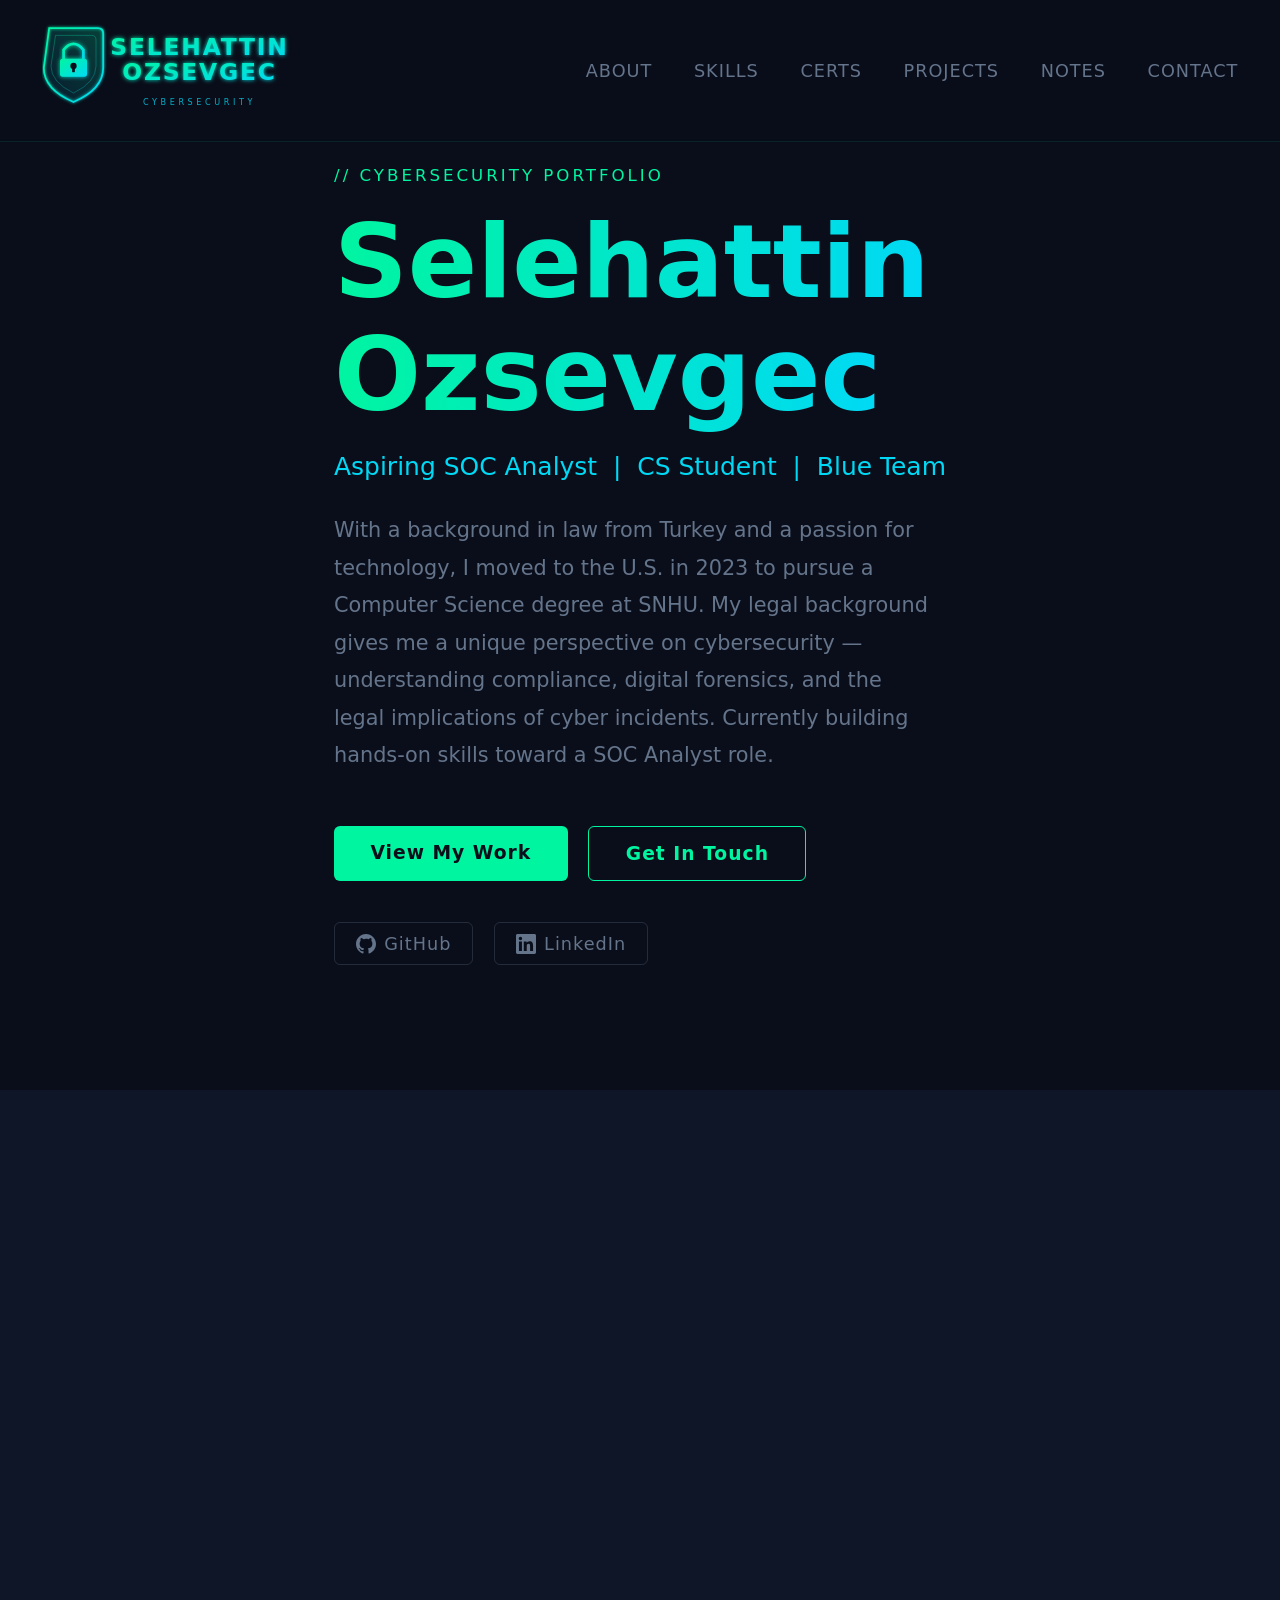
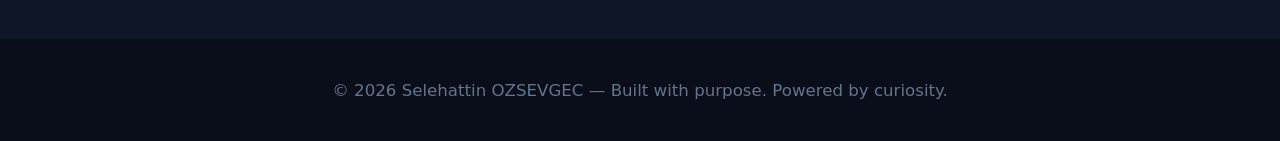
==== index.html @ d84452b5 "Add files via upload" ====
<!DOCTYPE html>
<html lang="en">
<head>
  <meta charset="UTF-8">
  <meta name="viewport" content="width=device-width, initial-scale=1.0">
  <title>Selehattin Ozsevgec | Cybersecurity</title>
  <link rel="stylesheet" href="style.css">
  <link rel="icon" type="image/svg+xml" href="logo.svg">
  <meta property="og:title" content="Selehattin Ozsevgec | Cybersecurity Portfolio">
  <meta property="og:description" content="Aspiring SOC Analyst | CS Student at SNHU | Blue Team">
  <meta property="og:image" content="https://sozsevgec.me/logo.svg">
  <meta property="og:url" content="https://sozsevgec.me">
  <meta property="og:type" content="website">
  <meta name="twitter:card" content="summary">
  <meta name="twitter:image" content="https://sozsevgec.me/logo.svg">
</head>
<body>

<canvas id="bg"></canvas>

<nav>
  <div class="logo">
    <img src="logo.svg" alt="Selehattin Ozsevgec Logo" style="height:99px;width:auto;vertical-align:middle;">
  </div>
  <button class="hamburger" id="hamburger" aria-label="Menu">
    <span></span><span></span><span></span>
  </button>
  <ul class="nav-links" id="navLinks">
    <li><a href="#about">About</a></li>
    <li><a href="#skills">Skills</a></li>
    <li><a href="#certifications">Certs</a></li>
    <li><a href="#projects">Projects</a></li>
    <li><a href="#notes">Notes</a></li>
    <li><a href="#contact">Contact</a></li>
  </ul>
</nav>

<section id="hero">
  <div class="container">
    <div class="hero-tag">// Cybersecurity Portfolio</div>
    <h1 class="hero-name">
      <span class="glitch" data-text="Selehattin">Selehattin</span><br>
      <span class="glitch" data-text="Ozsevgec">Ozsevgec</span>
    </h1>
    <div class="hero-role">Aspiring SOC Analyst &nbsp;|&nbsp; CS Student &nbsp;|&nbsp; Blue Team</div>
    <p class="hero-bio">
      With a background in law from Turkey and a passion for technology, I moved to the U.S. in 2023 to pursue a Computer Science degree at SNHU. My legal background gives me a unique perspective on cybersecurity — understanding compliance, digital forensics, and the legal implications of cyber incidents. Currently building hands-on skills toward a SOC Analyst role.
    </p>
    <div class="hero-btns">
      <a href="#projects" class="btn btn-primary">View My Work</a>
      <a href="#contact" class="btn btn-outline">Get In Touch</a>
    </div>
    <div class="social-links">
      <a href="https://github.com/sozsevgec05" target="_blank">
        <svg width="20" height="20" viewBox="0 0 24 24" fill="currentColor"><path d="M12 0C5.37 0 0 5.37 0 12c0 5.3 3.438 9.8 8.205 11.385.6.113.82-.258.82-.577v-2.234c-3.338.726-4.033-1.416-4.033-1.416-.546-1.387-1.333-1.756-1.333-1.756-1.089-.745.083-.729.083-.729 1.205.084 1.839 1.237 1.839 1.237 1.07 1.834 2.807 1.304 3.492.997.107-.775.418-1.305.762-1.604-2.665-.305-5.467-1.334-5.467-5.931 0-1.311.469-2.381 1.236-3.221-.124-.303-.535-1.524.117-3.176 0 0 1.008-.322 3.301 1.23A11.509 11.509 0 0 1 12 5.803c1.02.005 2.047.138 3.006.404 2.291-1.552 3.297-1.23 3.297-1.23.653 1.653.242 2.874.118 3.176.77.84 1.235 1.911 1.235 3.221 0 4.609-2.807 5.624-5.479 5.921.43.372.823 1.102.823 2.222v3.293c0 .319.192.694.801.576C20.566 21.797 24 17.3 24 12c0-6.63-5.37-12-12-12z"/></svg>
        GitHub
      </a>
      <a href="https://www.linkedin.com/in/sozsevgec05/" target="_blank">
        <svg width="20" height="20" viewBox="0 0 24 24" fill="currentColor"><path d="M20.447 20.452h-3.554v-5.569c0-1.328-.027-3.037-1.852-3.037-1.853 0-2.136 1.445-2.136 2.939v5.667H9.351V9h3.414v1.561h.046c.477-.9 1.637-1.85 3.37-1.85 3.601 0 4.267 2.37 4.267 5.455v6.286zM5.337 7.433a2.062 2.062 0 0 1-2.063-2.065 2.064 2.064 0 1 1 2.063 2.065zm1.782 13.019H3.555V9h3.564v11.452zM22.225 0H1.771C.792 0 0 .774 0 1.729v20.542C0 23.227.792 24 1.771 24h20.451C23.2 24 24 23.227 24 22.271V1.729C24 .774 23.2 0 22.222 0h.003z"/></svg>
        LinkedIn
      </a>
    </div>
  </div>
</section>

<section id="about">
  <div class="container fade-in">
    <div class="section-label">// 01. About Me</div>
    <h2 class="section-title">Who I <span>Am</span></h2>
    <div class="divider"></div>
    <div class="about-grid">
      <div class="about-text">
        <p>I'm a <strong>Computer Science senior at SNHU</strong> specializing in cybersecurity, expecting to graduate in June 2027. Originally from Turkey with a law degree, I made the move to the U.S. in 2023 for better education and professional opportunities.</p>
        <p>My legal background is more than just a career pivot — it directly strengthens my cybersecurity work. Understanding <strong>compliance frameworks, chain of custody</strong>, and the legal side of incidents is something many technical candidates lack.</p>
        <p>I'm actively pursuing my <strong>Security+</strong> and <strong>CySA+</strong> certifications while practicing daily on TryHackMe's SOC Level 1 path. My target: a SOC Analyst role by late 2027.</p>
      </div>
      <div class="about-stats">
        <div class="stat-card"><span class="stat-num">SOC</span><span class="stat-label">Target Role</span></div>
        <div class="stat-card"><span class="stat-num">2027</span><span class="stat-label">Graduation</span></div>
        <div class="stat-card"><span class="stat-num">L1</span><span class="stat-label">THM SOC Path</span></div>
        <div class="stat-card"><span class="stat-num">Blue</span><span class="stat-label">Team Focus</span></div>
      </div>
    </div>
  </div>
</section>

<section id="skills">
  <div class="container fade-in">
    <div class="section-label">// 02. Skills</div>
    <h2 class="section-title">Technical <span>Arsenal</span></h2>
    <div class="divider"></div>
    <div class="skills-grid">
      <div class="skill-card">
        <div class="skill-icon">🛡️</div>
        <div class="skill-title">Security Operations</div>
        <div class="skill-items">
          <span class="tag">Threat Detection</span>
          <span class="tag">Incident Response</span>
          <span class="tag">Log Analysis</span>
          <span class="tag">SIEM</span>
        </div>
      </div>
      <div class="skill-card">
        <div class="skill-icon">💻</div>
        <div class="skill-title">Programming</div>
        <div class="skill-items">
          <span class="tag">Python</span>
          <span class="tag">C++</span>
          <span class="tag">Bash</span>
          <span class="tag">Scripting</span>
        </div>
      </div>
      <div class="skill-card">
        <div class="skill-icon">🖥️</div>
        <div class="skill-title">Systems & Tools</div>
        <div class="skill-items">
          <span class="tag">Linux</span>
          <span class="tag">Windows</span>
          <span class="tag">VirtualBox</span>
          <span class="tag">Wireshark</span>
        </div>
      </div>
      <div class="skill-card">
        <div class="skill-icon">⚖️</div>
        <div class="skill-title">Domain Knowledge</div>
        <div class="skill-items">
          <span class="tag">Compliance</span>
          <span class="tag">Digital Forensics</span>
          <span class="tag">Cyber Law</span>
          <span class="tag">Risk Analysis</span>
        </div>
      </div>
    </div>
  </div>
</section>

<section id="certifications">
  <div class="container fade-in">
    <div class="section-label">// 03. Certifications</div>
    <h2 class="section-title">Certs & <span>Training</span></h2>
    <div class="divider"></div>
    <div class="certs-list">
      <div class="cert-card">
        <div class="cert-badge done">✓</div>
        <div>
          <div class="cert-name">Google Cybersecurity Professional Certificate</div>
          <div class="cert-status done">✔ Completed</div>
        </div>
      </div>
      <div class="cert-card">
        <div class="cert-badge progress">⟳</div>
        <div>
          <div class="cert-name">CompTIA Security+ (SY0-701)</div>
          <div class="cert-status progress">⟳ In Progress — Target: Oct 2026</div>
        </div>
      </div>
      <div class="cert-card">
        <div class="cert-badge progress">⟳</div>
        <div>
          <div class="cert-name">IBM Cybersecurity Analyst</div>
          <div class="cert-status progress">⟳ In Progress</div>
        </div>
      </div>
      <div class="cert-card">
        <div class="cert-badge progress">⟳</div>
        <div>
          <div class="cert-name">TryHackMe — SOC Level 1 Path</div>
          <div class="cert-status progress">⟳ Active Practice</div>
        </div>
      </div>
    </div>
  </div>
</section>

<section id="projects">
  <div class="container fade-in">
    <div class="section-label">// 04. Projects</div>
    <h2 class="section-title">Lab & <span>Learning</span></h2>
    <div class="divider"></div>
    <div class="projects-grid">
      <div class="project-card">
        <div class="project-top">
          <div class="project-title">TryHackMe SOC L1 Labs</div>
          <span class="project-badge badge-active">Active</span>
        </div>
        <p class="project-desc">Working through the SOC Level 1 learning path — covering network analysis, SIEM tools, threat intelligence, and incident response scenarios.</p>
        <div class="skill-items" style="margin-top:1rem;">
          <span class="tag">SIEM</span>
          <span class="tag">Wireshark</span>
          <span class="tag">Threat Intel</span>
        </div>
      </div>
      <div class="project-card">
        <div class="project-top">
          <div class="project-title">Home Lab — Splunk Setup</div>
          <span class="project-badge badge-coming">Coming Soon</span>
        </div>
        <p class="project-desc">Building a home SIEM lab using Splunk on Ubuntu. Planned to ingest Windows event logs and simulate basic attack detection scenarios.</p>
        <div class="skill-items" style="margin-top:1rem;">
          <span class="tag">Splunk</span>
          <span class="tag">Linux</span>
          <span class="tag">Log Analysis</span>
        </div>
      </div>
      <div class="project-card">
        <div class="project-top">
          <div class="project-title">CS Capstone — SOC Project</div>
          <span class="project-badge badge-coming">2027</span>
        </div>
        <p class="project-desc">Senior capstone project at SNHU framed around a SOC use case — combining software security principles with real-world blue team operations.</p>
        <div class="skill-items" style="margin-top:1rem;">
          <span class="tag">Python</span>
          <span class="tag">C++</span>
          <span class="tag">Security</span>
        </div>
      </div>
    </div>
  </div>
</section>

<section id="notes">
  <div class="container fade-in">
    <div class="section-label">// 05. Learning Notes</div>
    <h2 class="section-title">My <span>Notes</span></h2>
    <div class="divider"></div>
    <p style="color:var(--muted);line-height:1.8;max-width:600px;margin-bottom:2rem;">
      I document everything I learn — from TryHackMe rooms to Google Cybersecurity courses. Writing helps me retain knowledge and shows my learning process to anyone who's interested.
    </p>
    <div style="display:grid;grid-template-columns:repeat(auto-fit,minmax(250px,1fr));gap:1.25rem;margin-bottom:2.5rem;">
      <div class="stat-card"><span class="stat-num">5</span><span class="stat-label">TryHackMe Notes</span></div>
      <div class="stat-card"><span class="stat-num">8</span><span class="stat-label">Google Cert Notes</span></div>
      <div class="stat-card"><span class="stat-num">13</span><span class="stat-label">Total Notes</span></div>
    </div>
    <a href="blog.html" class="btn btn-primary">View All Notes →</a>
  </div>
</section>


<section id="contact">
  <div class="container fade-in">
    <div class="section-label">// 06. Contact</div>
    <h2 class="section-title">Let's <span>Connect</span></h2>
    <div class="divider" style="margin:0 auto 3rem;"></div>
    <div class="contact-inner">
      <p>I'm actively building my cybersecurity skillset and open to internship opportunities, mentorship, and networking within the security community. Feel free to reach out.</p>
      <div class="contact-links">
        <a href="mailto:selehattin.ozsevgec@snhu.edu" class="btn btn-primary">
          <svg width="18" height="18" viewBox="0 0 24 24" fill="currentColor" style="vertical-align:middle;margin-right:6px;"><path d="M20 4H4c-1.1 0-2 .9-2 2v12c0 1.1.9 2 2 2h16c1.1 0 2-.9 2-2V6c0-1.1-.9-2-2-2zm0 4l-8 5-8-5V6l8 5 8-5v2z"/></svg>
          Send Email
        </a>
        <a href="https://github.com/sozsevgec05" target="_blank" class="btn btn-outline">
          <svg width="18" height="18" viewBox="0 0 24 24" fill="currentColor" style="vertical-align:middle;margin-right:6px;"><path d="M12 0C5.37 0 0 5.37 0 12c0 5.3 3.438 9.8 8.205 11.385.6.113.82-.258.82-.577v-2.234c-3.338.726-4.033-1.416-4.033-1.416-.546-1.387-1.333-1.756-1.333-1.756-1.089-.745.083-.729.083-.729 1.205.084 1.839 1.237 1.839 1.237 1.07 1.834 2.807 1.304 3.492.997.107-.775.418-1.305.762-1.604-2.665-.305-5.467-1.334-5.467-5.931 0-1.311.469-2.381 1.236-3.221-.124-.303-.535-1.524.117-3.176 0 0 1.008-.322 3.301 1.23A11.509 11.509 0 0 1 12 5.803c1.02.005 2.047.138 3.006.404 2.291-1.552 3.297-1.23 3.297-1.23.653 1.653.242 2.874.118 3.176.77.84 1.235 1.911 1.235 3.221 0 4.609-2.807 5.624-5.479 5.921.43.372.823 1.102.823 2.222v3.293c0 .319.192.694.801.576C20.566 21.797 24 17.3 24 12c0-6.63-5.37-12-12-12z"/></svg>
          GitHub
        </a>
        <a href="https://www.linkedin.com/in/sozsevgec05/" target="_blank" class="btn btn-outline">
          <svg width="18" height="18" viewBox="0 0 24 24" fill="currentColor" style="vertical-align:middle;margin-right:6px;"><path d="M20.447 20.452h-3.554v-5.569c0-1.328-.027-3.037-1.852-3.037-1.853 0-2.136 1.445-2.136 2.939v5.667H9.351V9h3.414v1.561h.046c.477-.9 1.637-1.85 3.37-1.85 3.601 0 4.267 2.37 4.267 5.455v6.286zM5.337 7.433a2.062 2.062 0 0 1-2.063-2.065 2.064 2.064 0 1 1 2.063 2.065zm1.782 13.019H3.555V9h3.564v11.452zM22.225 0H1.771C.792 0 0 .774 0 1.729v20.542C0 23.227.792 24 1.771 24h20.451C23.2 24 24 23.227 24 22.271V1.729C24 .774 23.2 0 22.222 0h.003z"/></svg>
          LinkedIn
        </a>
      </div>
    </div>
  </div>
</section>

<footer>
  <p>© 2026 Selehattin OZSEVGEC — Built with purpose. Powered by curiosity.</p>
</footer>

<script src="script.js"></script>
</body>
</html>
---- style.css ----
*{margin:0;padding:0;box-sizing:border-box;}

:root{
  --neon:#00f5a0;
  --neon2:#00d9f5;
  --dark:#0a0e1a;
  --dark2:#0f1628;
  --dark3:#141d35;
  --text:#e2e8f0;
  --muted:#64748b;
  --card:#111827;
}

html{scroll-behavior:smooth;font-size:130%;}
body{background:var(--dark);color:var(--text);font-family:'Segoe UI',system-ui,sans-serif;overflow-x:hidden;}

canvas#bg{position:fixed;top:0;left:0;z-index:0;pointer-events:none;}

/* NAV */
nav{position:fixed;top:0;width:100%;z-index:100;padding:1rem 2rem;display:flex;justify-content:space-between;align-items:center;background:rgba(10,14,26,0.85);backdrop-filter:blur(10px);border-bottom:1px solid rgba(0,245,160,0.1);}
.logo{display:flex;align-items:center;}
.nav-links{display:flex;gap:2rem;list-style:none;}
.nav-links a{color:var(--muted);text-decoration:none;font-size:0.85rem;letter-spacing:1px;text-transform:uppercase;transition:color 0.3s;}
.nav-links a:hover{color:var(--neon);}
.nav-links a.active-link{color:var(--neon);border-bottom:1px solid var(--neon);}

/* SECTIONS */
section{position:relative;z-index:1;padding:6rem 2rem;scroll-margin-top:80px;}
.container{max-width:1100px;margin:0 auto;}

/* HERO */
#hero{min-height:100vh;display:flex;align-items:center;padding-top:8rem;}
.hero-tag{font-size:0.8rem;letter-spacing:3px;color:var(--neon);text-transform:uppercase;margin-bottom:1rem;}
.hero-name{font-size:clamp(4rem,8vw,7rem);font-weight:900;line-height:1.1;margin-bottom:1rem;}
.glitch{background:linear-gradient(90deg,#00f5a0,#00d9f5);-webkit-background-clip:text;-webkit-text-fill-color:transparent;background-clip:text;}
.hero-role{font-size:1.2rem;color:var(--neon2);margin-bottom:1.5rem;font-weight:300;}
.hero-bio{font-size:1rem;color:var(--muted);line-height:1.8;max-width:600px;margin-bottom:2.5rem;}
.hero-btns{display:flex;gap:1rem;flex-wrap:wrap;}
.btn{padding:0.75rem 1.75rem;border-radius:6px;font-size:0.9rem;font-weight:600;text-decoration:none;letter-spacing:1px;transition:all 0.3s;cursor:pointer;border:none;}
.btn-primary{background:var(--neon);color:#0a0e1a;}
.btn-primary:hover{background:var(--neon2);transform:translateY(-2px);}
.btn-outline{background:transparent;border:1px solid var(--neon);color:var(--neon);}
.btn-outline:hover{background:rgba(0,245,160,0.1);transform:translateY(-2px);}
.social-links{display:flex;gap:1rem;margin-top:2rem;}
.social-links a{color:var(--muted);text-decoration:none;font-size:0.85rem;letter-spacing:1px;display:flex;align-items:center;gap:0.4rem;transition:color 0.3s;border:1px solid rgba(100,116,139,0.3);padding:0.5rem 1rem;border-radius:6px;}
.social-links a:hover{color:var(--neon);border-color:var(--neon);}

/* SECTION TITLES */
.section-label{font-size:0.75rem;letter-spacing:3px;color:var(--neon);text-transform:uppercase;margin-bottom:0.5rem;}
.section-title{font-size:2rem;font-weight:700;margin-bottom:3rem;color:#fff;}
.section-title span{color:var(--neon);}
.divider{width:50px;height:2px;background:linear-gradient(90deg,var(--neon),var(--neon2));margin-bottom:3rem;}

/* ABOUT */
#about{background:var(--dark2);}
.about-grid{display:grid;grid-template-columns:1fr 1fr;gap:3rem;align-items:start;}
.about-text p{color:var(--muted);line-height:1.9;margin-bottom:1rem;font-size:0.97rem;}
.about-text p strong{color:var(--neon);}
.about-stats{display:grid;grid-template-columns:1fr 1fr;gap:1rem;}
.stat-card{background:var(--dark3);border:1px solid rgba(0,245,160,0.1);border-radius:10px;padding:1.25rem;text-align:center;transition:border-color 0.3s;}
.stat-card:hover{border-color:var(--neon);}
.stat-num{font-size:1.8rem;font-weight:800;color:var(--neon);display:block;}
.stat-label{font-size:0.75rem;color:var(--muted);text-transform:uppercase;letter-spacing:1px;}

/* SKILLS */
.skills-grid{display:grid;grid-template-columns:repeat(auto-fit,minmax(260px,1fr));gap:1.5rem;}
.skill-card{background:var(--card);border:1px solid rgba(0,245,160,0.08);border-radius:12px;padding:1.5rem;transition:all 0.3s;}
.skill-card:hover{border-color:rgba(0,245,160,0.4);transform:translateY(-4px);}
.skill-icon{font-size:1.8rem;margin-bottom:0.75rem;}
.skill-title{font-size:1rem;font-weight:600;color:#fff;margin-bottom:0.5rem;}
.skill-items{display:flex;flex-wrap:wrap;gap:0.4rem;margin-top:0.75rem;}
.tag{background:rgba(0,245,160,0.08);border:1px solid rgba(0,245,160,0.2);color:var(--neon);font-size:0.75rem;padding:0.25rem 0.65rem;border-radius:4px;letter-spacing:0.5px;}

/* CERTIFICATIONS */
#certifications{background:var(--dark2);}
.certs-list{display:grid;grid-template-columns:repeat(auto-fit,minmax(280px,1fr));gap:1.25rem;}
.cert-card{background:var(--dark3);border:1px solid rgba(0,245,160,0.1);border-radius:12px;padding:1.5rem;display:flex;align-items:center;gap:1rem;transition:all 0.3s;}
.cert-card:hover{border-color:var(--neon);transform:translateY(-3px);}
.cert-badge{width:48px;height:48px;border-radius:50%;display:flex;align-items:center;justify-content:center;font-size:1.2rem;flex-shrink:0;}
.cert-badge.done{background:rgba(0,245,160,0.1);border:2px solid var(--neon);}
.cert-badge.progress{background:rgba(0,217,245,0.1);border:2px solid var(--neon2);}
.cert-name{font-size:0.95rem;font-weight:600;color:#fff;margin-bottom:0.25rem;}
.cert-status{font-size:0.75rem;}
.cert-status.done{color:var(--neon);}
.cert-status.progress{color:var(--neon2);}

/* PROJECTS */
.projects-grid{display:grid;grid-template-columns:repeat(auto-fit,minmax(280px,1fr));gap:1.5rem;}
.project-card{background:var(--card);border:1px solid rgba(0,245,160,0.08);border-radius:12px;padding:1.5rem;transition:all 0.3s;}
.project-card:hover{border-color:rgba(0,245,160,0.3);transform:translateY(-4px);}
.project-top{display:flex;justify-content:space-between;align-items:start;margin-bottom:0.75rem;}
.project-title{font-size:1rem;font-weight:600;color:#fff;}
.project-badge{font-size:0.7rem;padding:0.2rem 0.6rem;border-radius:4px;letter-spacing:0.5px;}
.badge-active{background:rgba(0,245,160,0.1);color:var(--neon);border:1px solid rgba(0,245,160,0.3);}
.badge-coming{background:rgba(0,217,245,0.1);color:var(--neon2);border:1px solid rgba(0,217,245,0.3);}
.project-desc{font-size:0.875rem;color:var(--muted);line-height:1.7;}

/* CONTACT */
#contact{background:var(--dark2);text-align:center;}
.contact-inner{max-width:600px;margin:0 auto;}
.contact-inner p{color:var(--muted);line-height:1.8;margin-bottom:2rem;}
.contact-links{display:flex;justify-content:center;gap:1rem;flex-wrap:wrap;}

/* FOOTER */
footer{text-align:center;padding:2rem;color:var(--muted);font-size:0.8rem;border-top:1px solid rgba(0,245,160,0.05);position:relative;z-index:1;}

/* ANIMATIONS */
.fade-in{opacity:0;transform:translateY(30px);transition:opacity 0.7s ease,transform 0.7s ease;}
.fade-in.visible{opacity:1;transform:translateY(0);}

/* RESPONSIVE */
.hamburger{display:none;flex-direction:column;gap:5px;background:none;border:none;cursor:pointer;padding:4px;}
.hamburger span{display:block;width:24px;height:2px;background:var(--neon);border-radius:2px;transition:all 0.3s;}
.hamburger.active span:nth-child(1){transform:rotate(45deg) translate(5px,5px);}
.hamburger.active span:nth-child(2){opacity:0;}
.hamburger.active span:nth-child(3){transform:rotate(-45deg) translate(5px,-5px);}

@media(max-width:768px){
  html{font-size:100%;}
  .about-grid{grid-template-columns:1fr;}
  nav{padding:0.75rem 1rem;}
  .hamburger{display:flex;}
  .nav-links{
    display:none;
    position:fixed;
    top:80px;left:0;width:100%;
    background:rgba(10,14,26,0.98);
    flex-direction:column;
    align-items:center;
    gap:0;
    padding:1rem 0;
    border-bottom:1px solid rgba(0,245,160,0.1);
    z-index:99;
  }
  .nav-links.open{display:flex;}
  .nav-links li{width:100%;text-align:center;}
  .nav-links a{display:block;padding:1rem;font-size:1rem;border-bottom:1px solid rgba(0,245,160,0.05);}
  .logo img{height:60px !important;}
  .hero-name{font-size:clamp(2.5rem,10vw,4rem);}
  .hero-role{font-size:0.95rem;}
  .hero-bio{font-size:0.9rem;}
  .hero-btns{flex-direction:column;}
  .btn{text-align:center;}
  .skills-grid{grid-template-columns:1fr;}
  .certs-list{grid-template-columns:1fr;}
  .projects-grid{grid-template-columns:1fr;}
  .about-stats{grid-template-columns:1fr 1fr;}
  section{padding:4rem 1.25rem;}
}
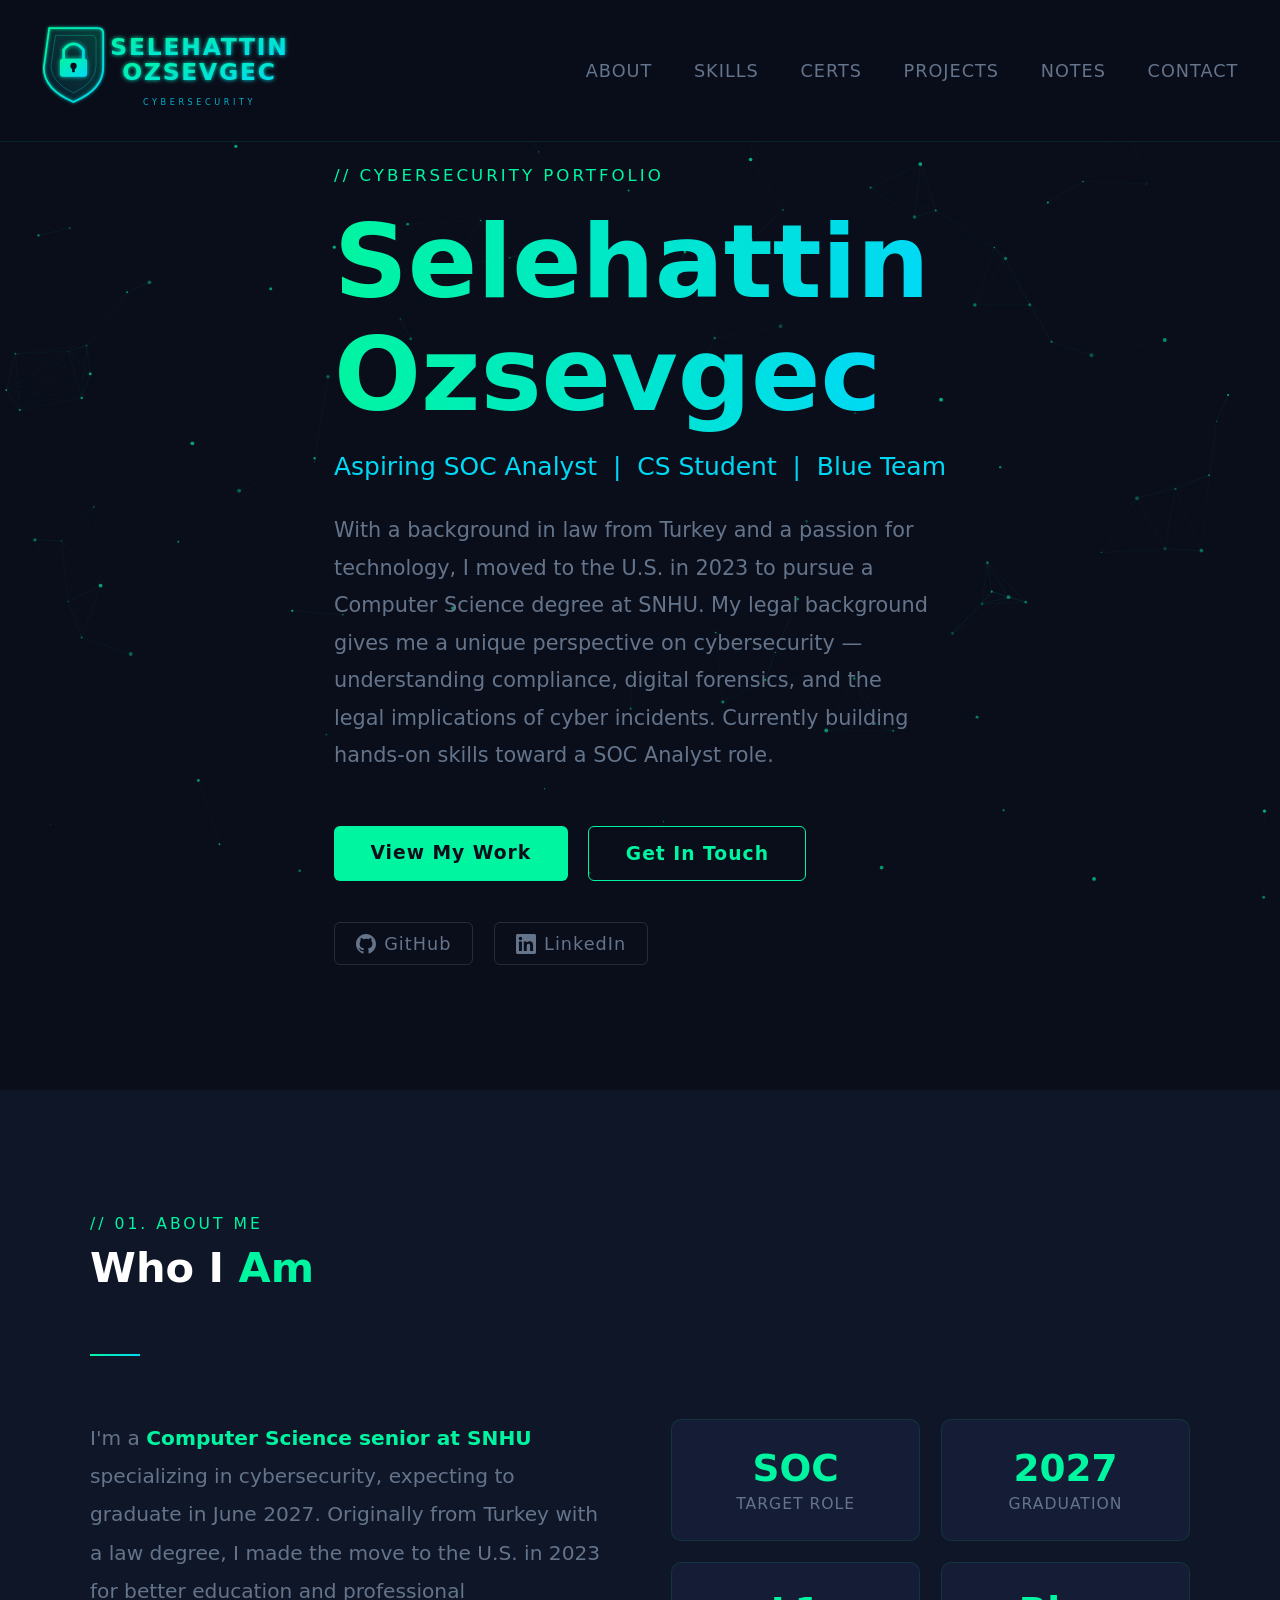
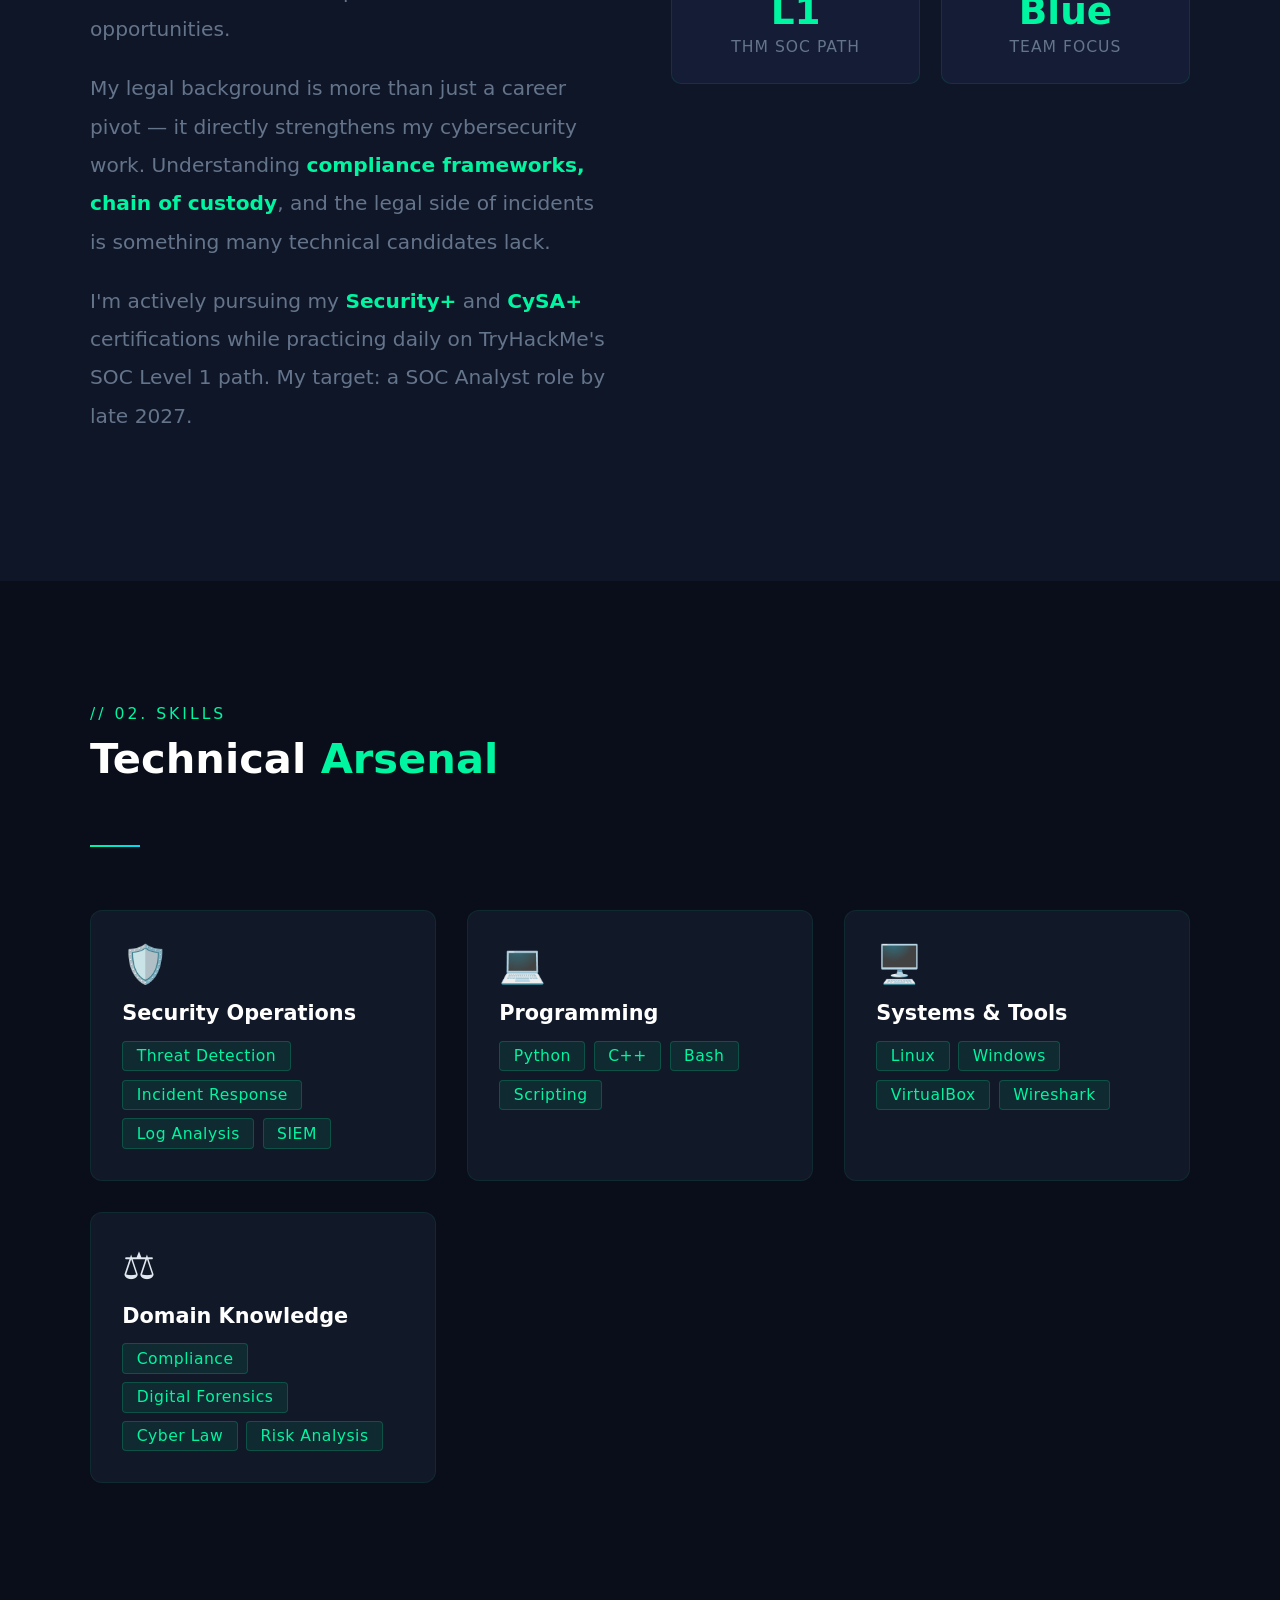
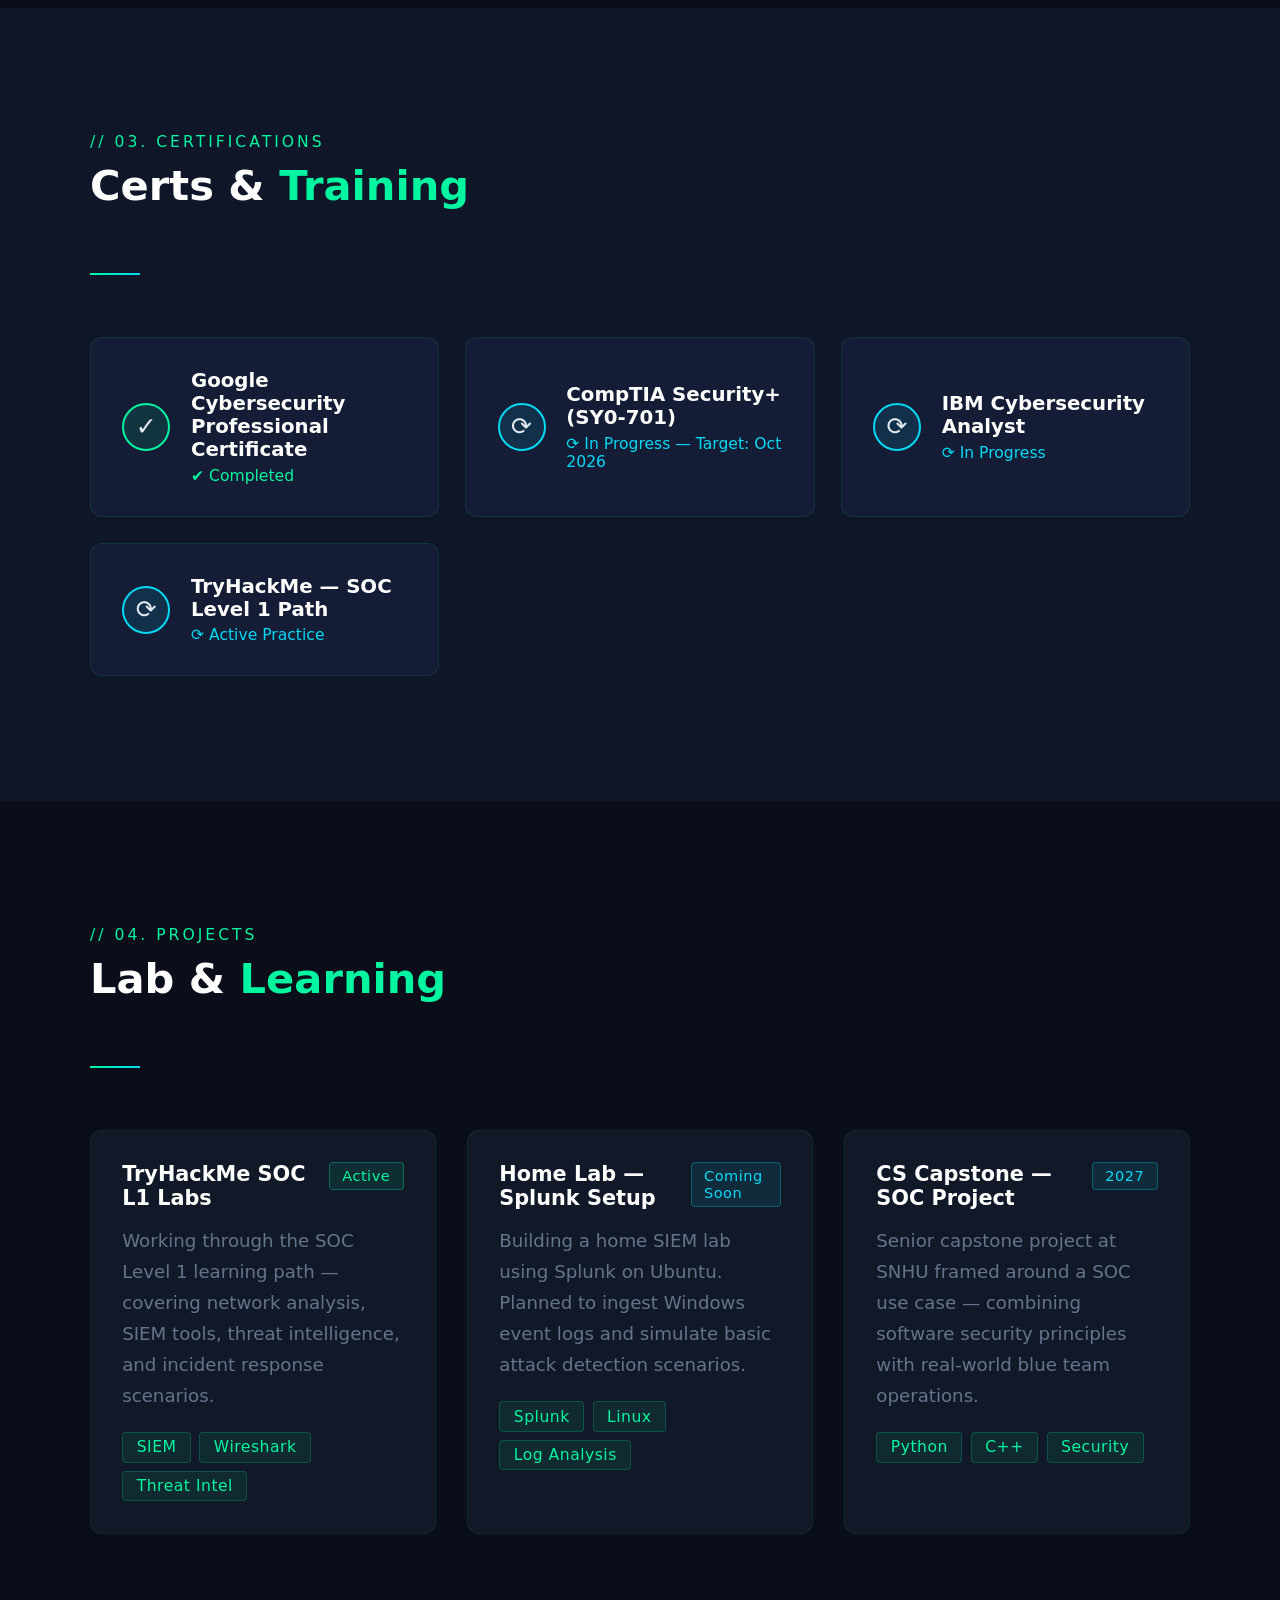
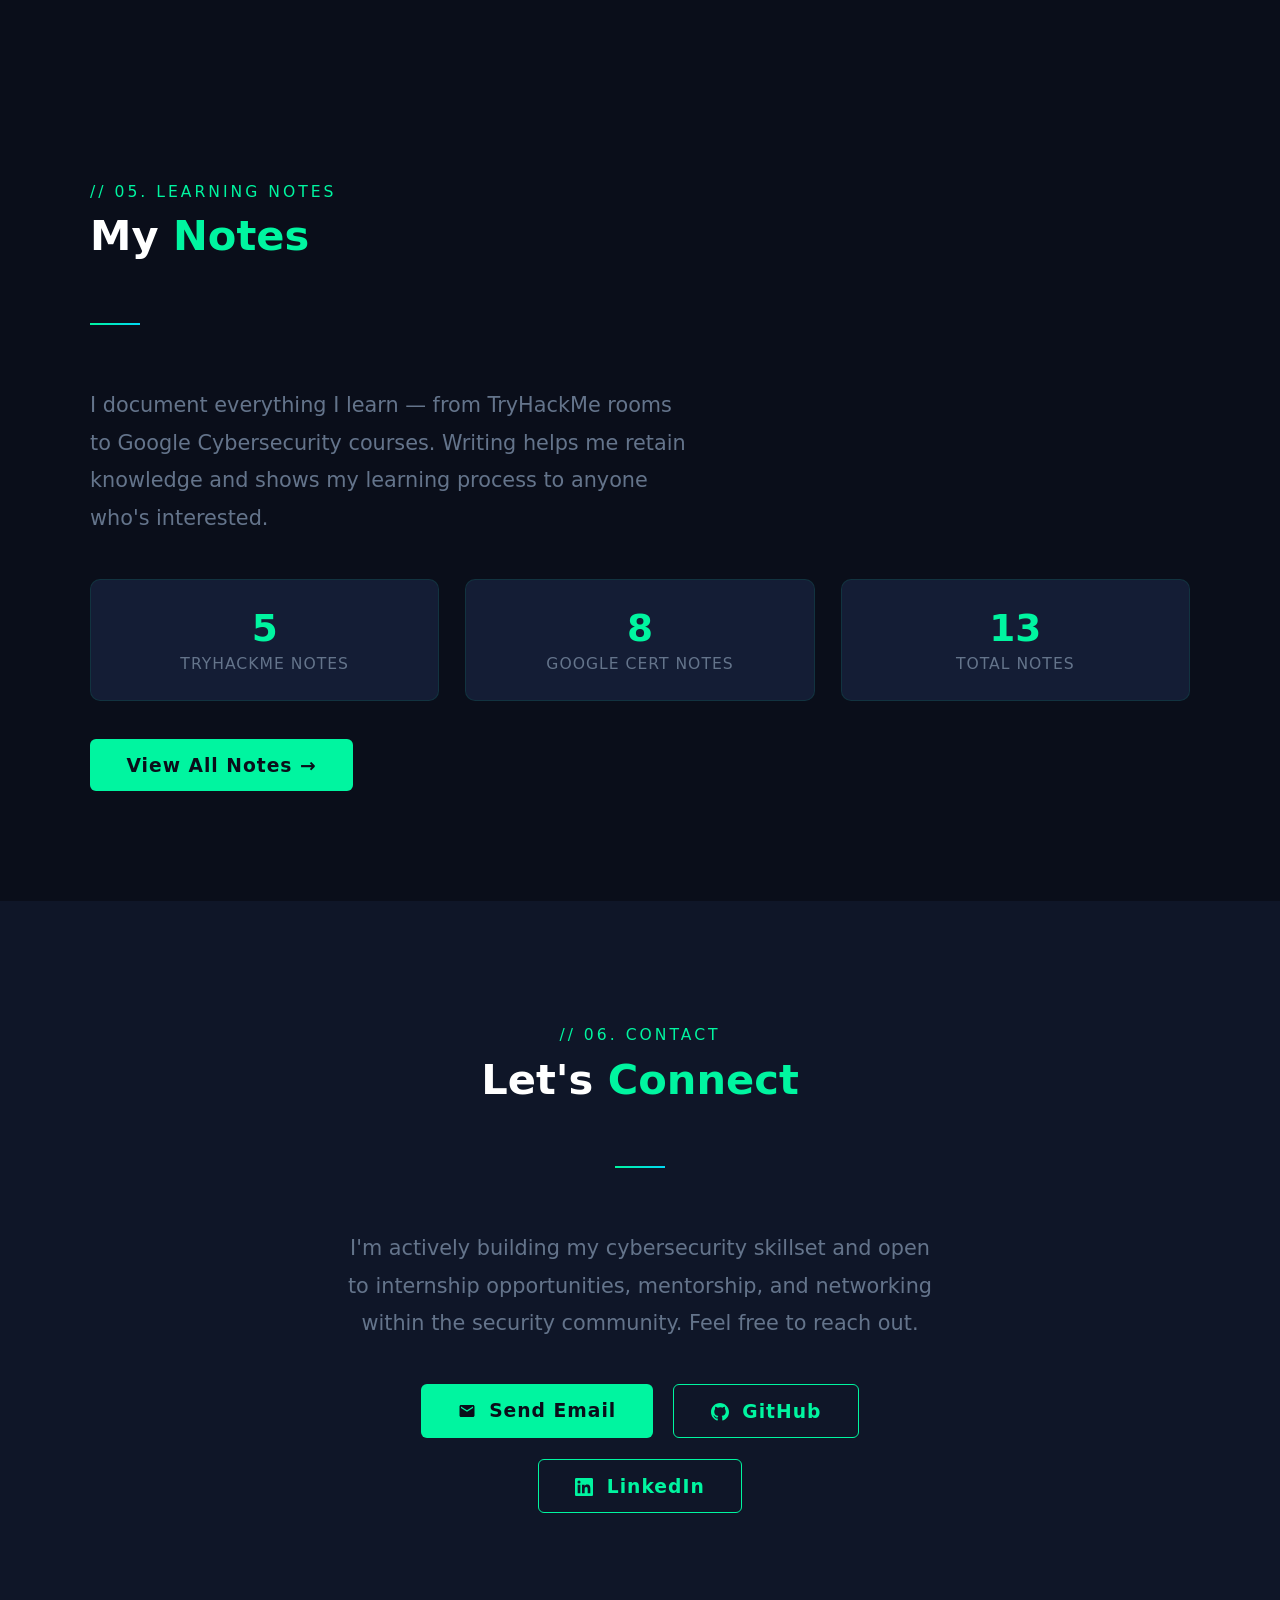
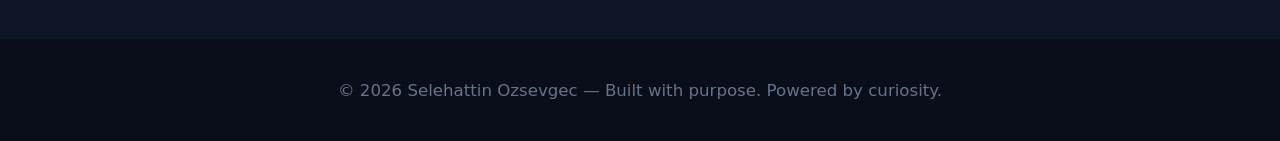
==== commit b07fb13d: "Add files via upload" ====
--- a/index.html
+++ b/index.html
@@ -20,7 +20,9 @@
 
 <nav>
   <div class="logo">
-    <img src="logo.svg" alt="Selehattin Ozsevgec Logo" style="height:99px;width:auto;vertical-align:middle;">
+    <a href="index.html">
+      <img src="logo.svg" alt="Selehattin Ozsevgec Logo" style="height:99px;width:auto;vertical-align:middle;">
+    </a>
   </div>
   <button class="hamburger" id="hamburger" aria-label="Menu">
     <span></span><span></span><span></span>
@@ -262,7 +264,7 @@
 </section>
 
 <footer>
-  <p>© 2026 Selehattin OZSEVGEC — Built with purpose. Powered by curiosity.</p>
+  <p>© 2026 Selehattin Ozsevgec — Built with purpose. Powered by curiosity.</p>
 </footer>
 
 <script src="script.js"></script>
--- a/style.css
+++ b/style.css
@@ -105,7 +105,8 @@
 footer{text-align:center;padding:2rem;color:var(--muted);font-size:0.8rem;border-top:1px solid rgba(0,245,160,0.05);position:relative;z-index:1;}
 
 /* ANIMATIONS */
-.fade-in{opacity:0;transform:translateY(30px);transition:opacity 0.7s ease,transform 0.7s ease;}
+.fade-in{opacity:1;transform:translateY(0);transition:opacity 0.7s ease,transform 0.7s ease;}
+.fade-in.hidden-init{opacity:0;transform:translateY(30px);}
 .fade-in.visible{opacity:1;transform:translateY(0);}
 
 /* RESPONSIVE */
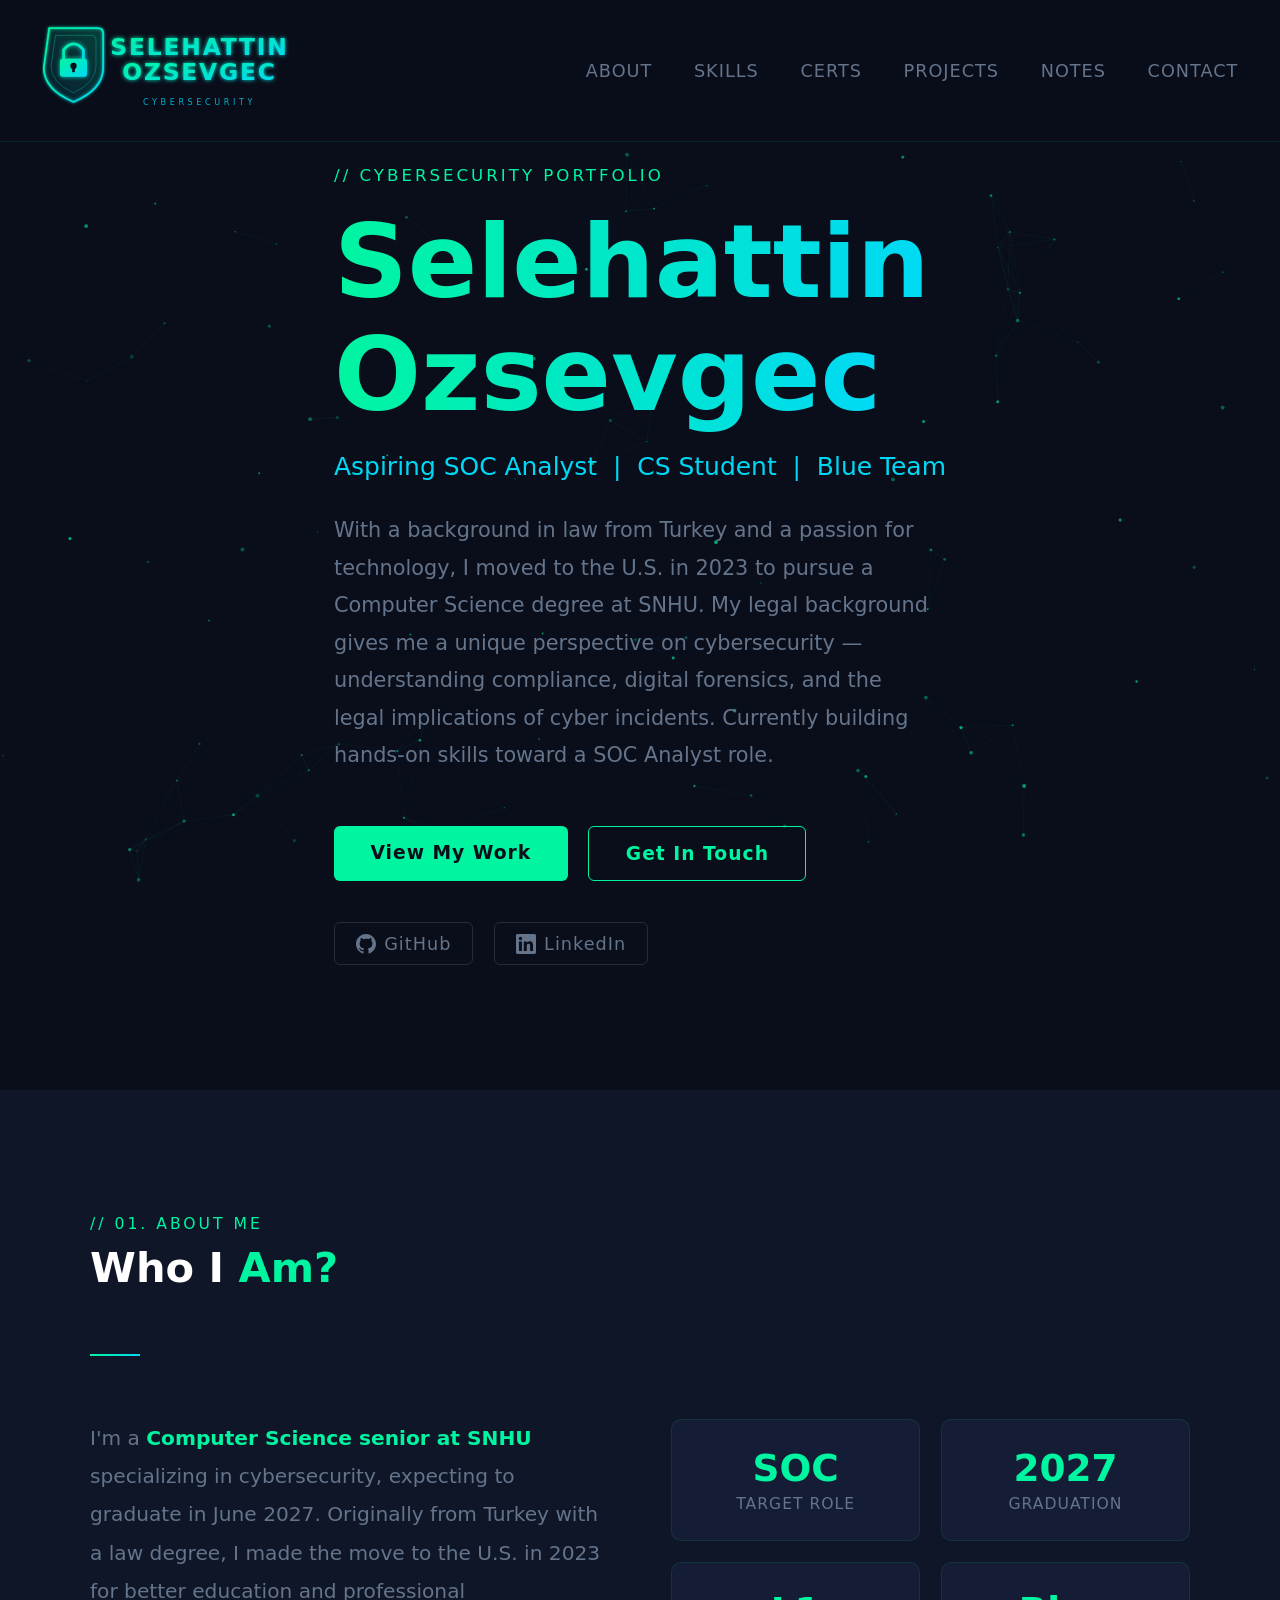
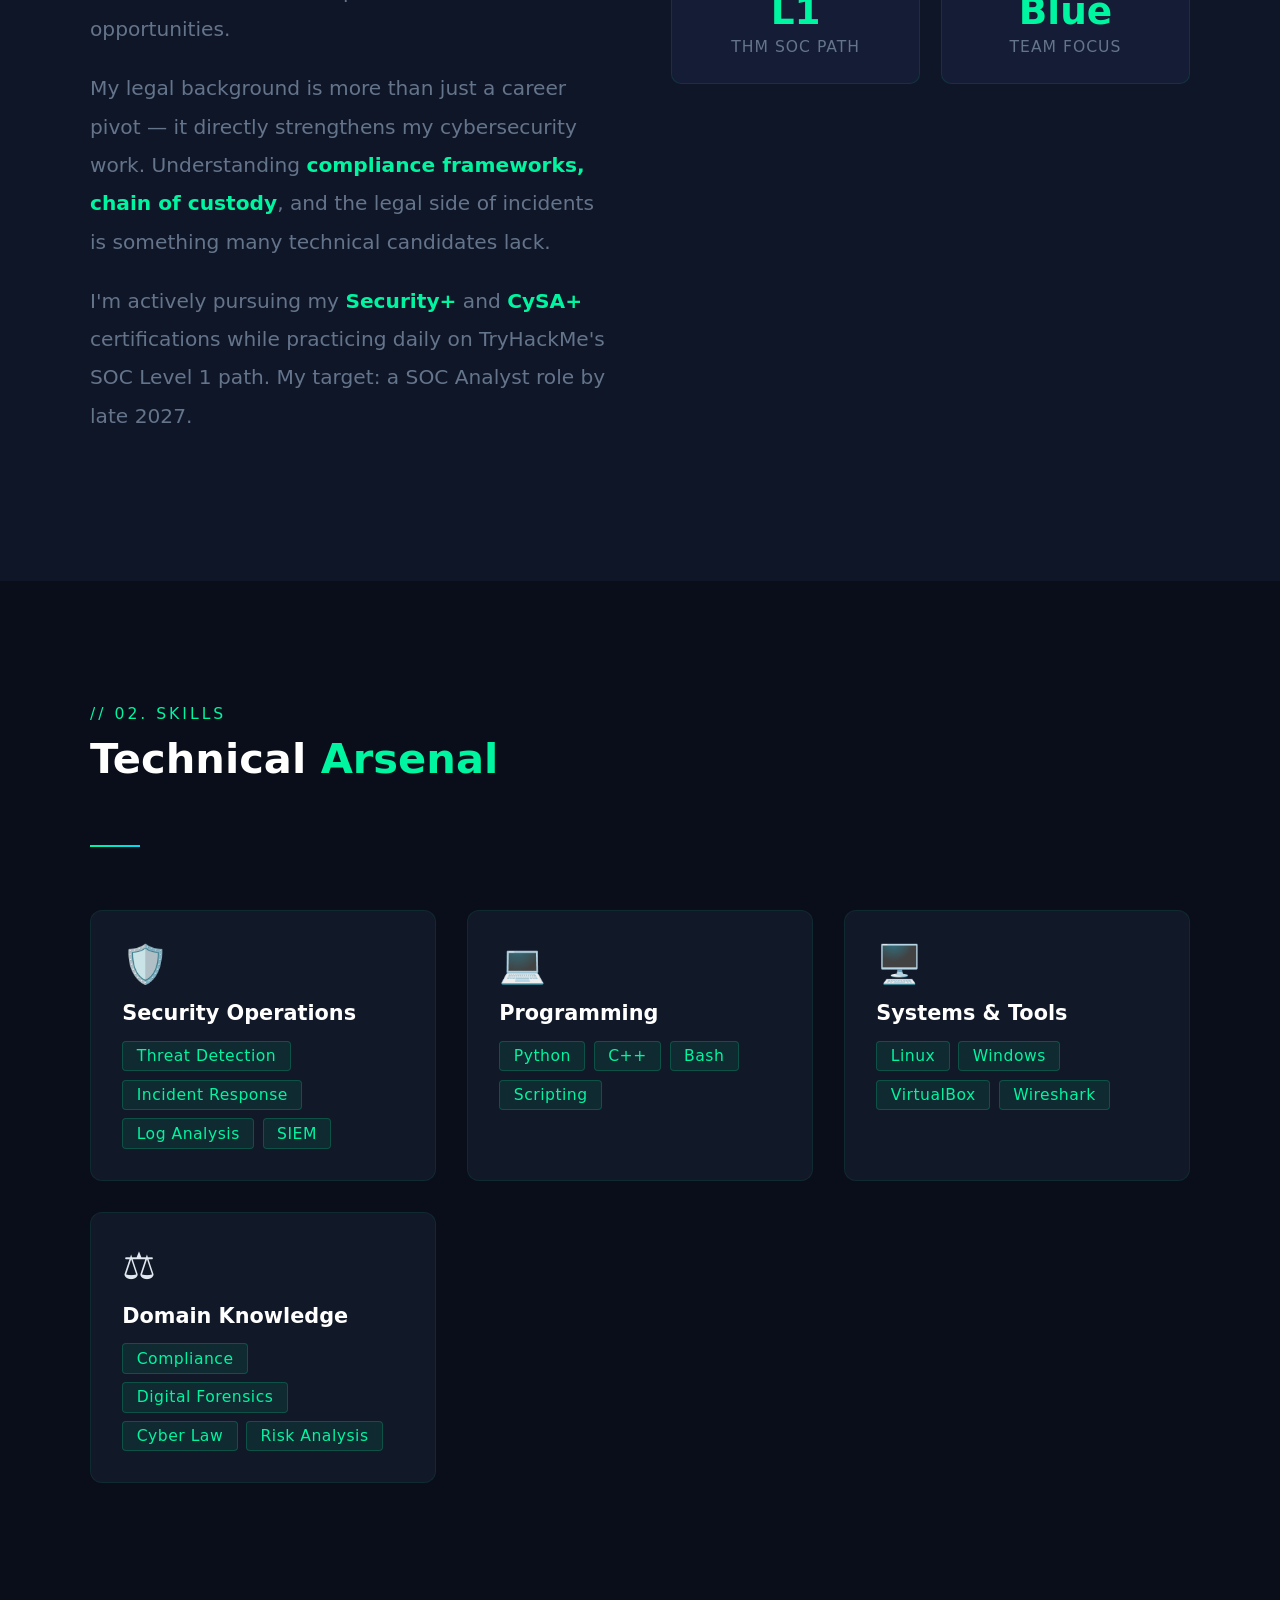
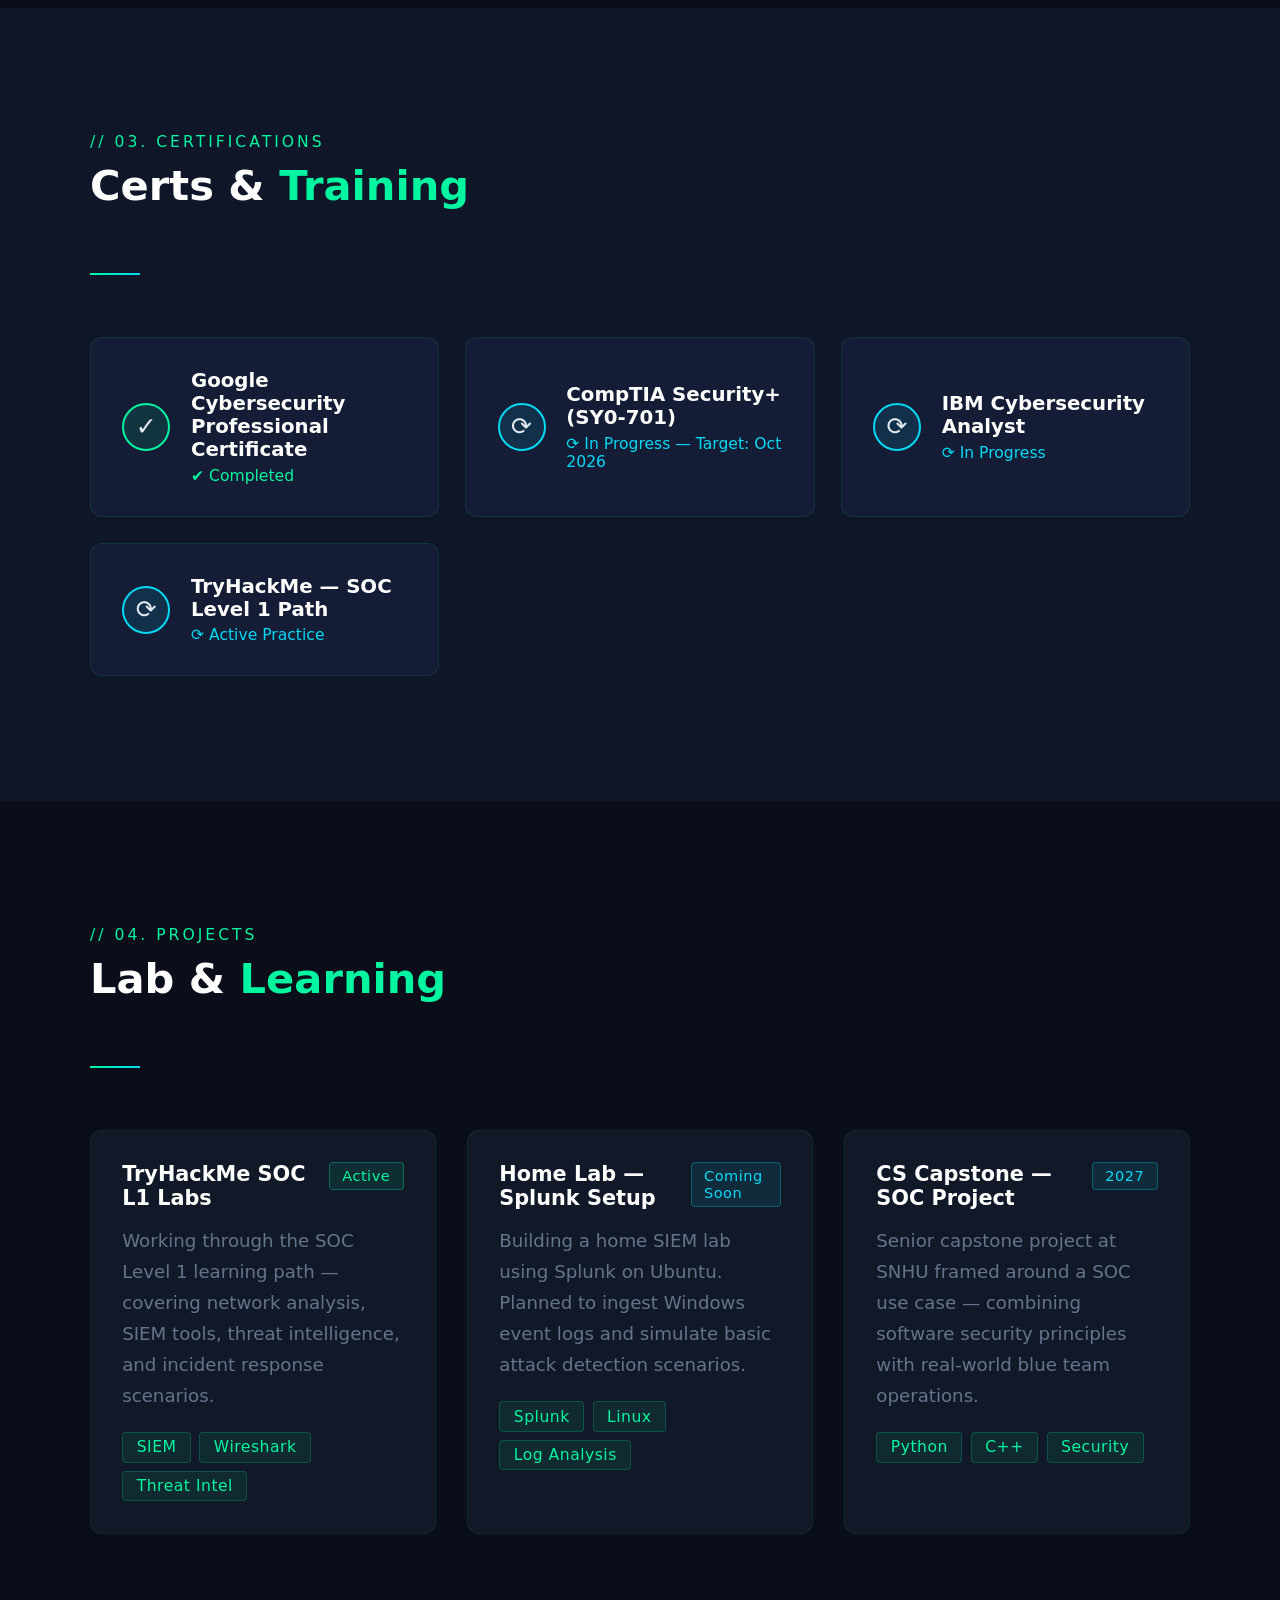
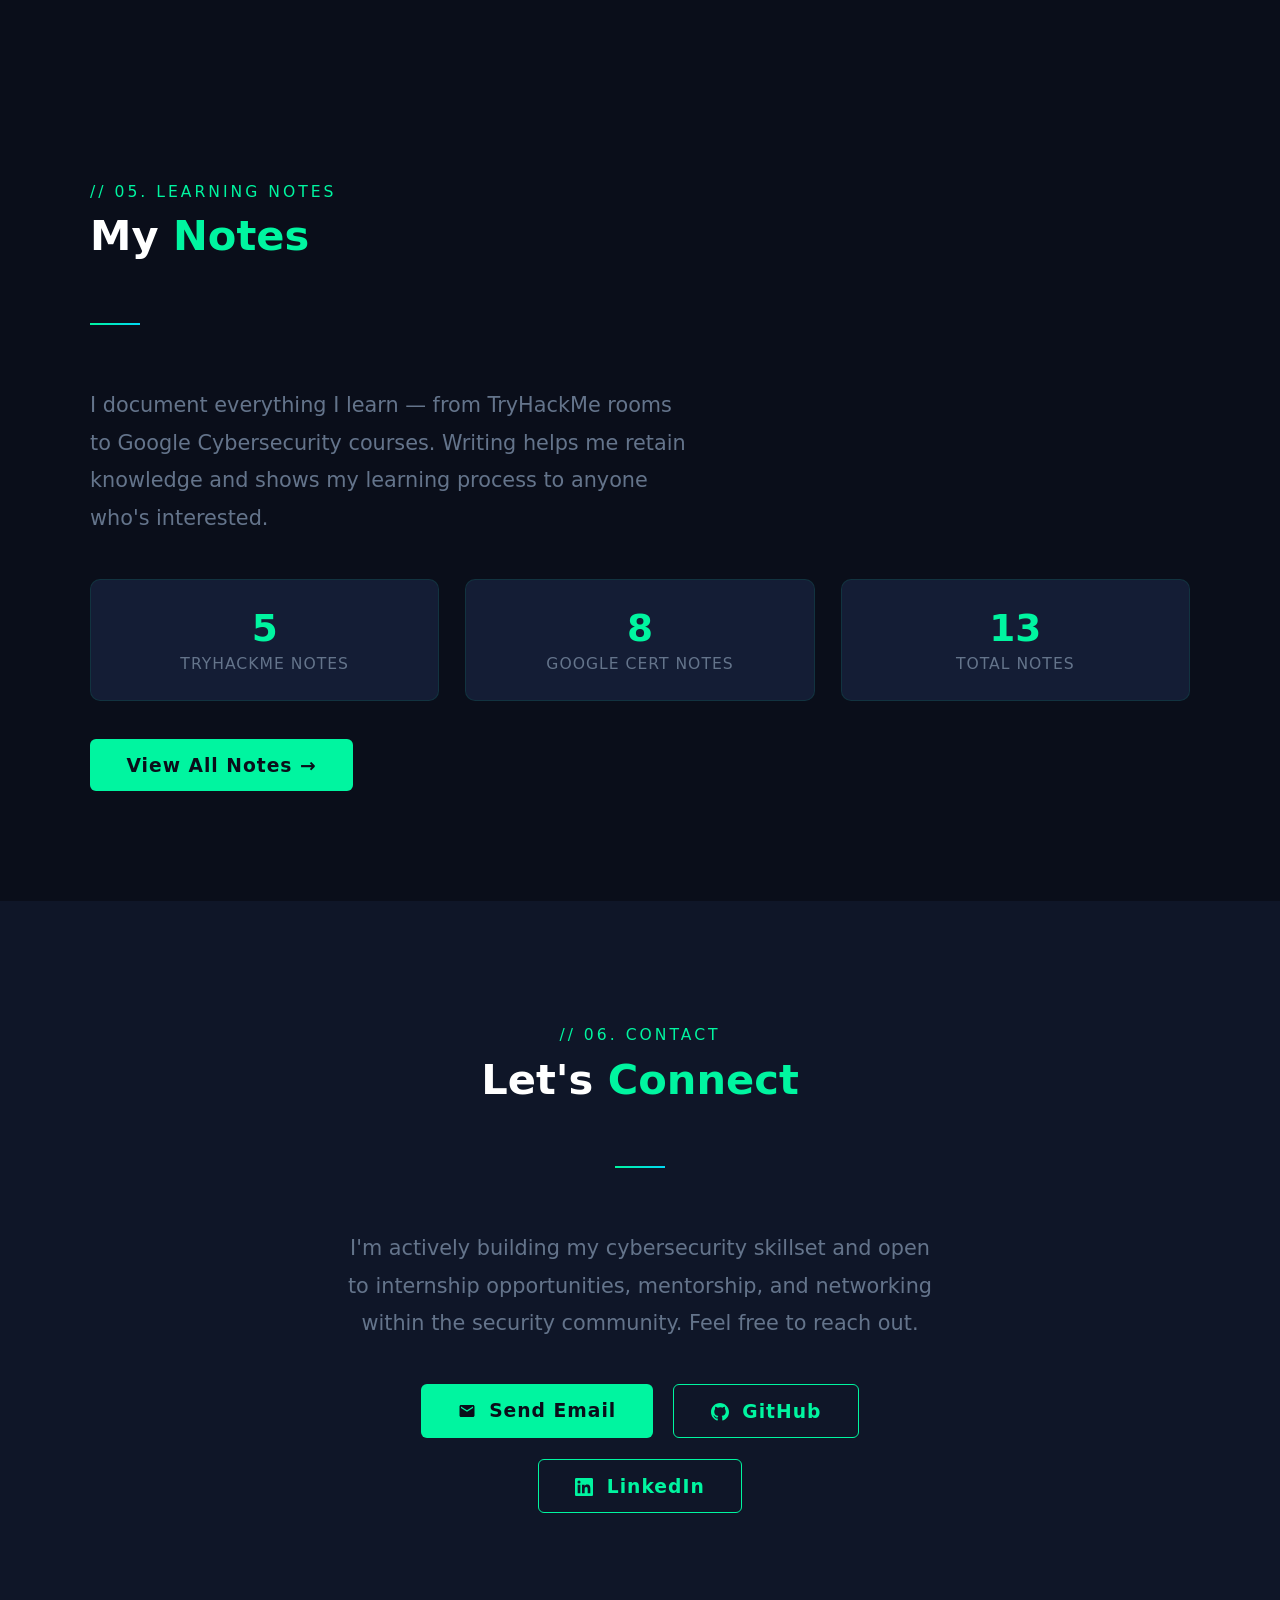
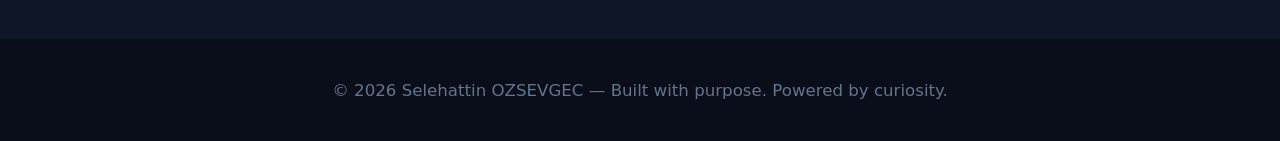
==== commit 5134c104: "Add files via upload" ====
--- a/index.html
+++ b/index.html
@@ -68,7 +68,7 @@
 <section id="about">
   <div class="container fade-in">
     <div class="section-label">// 01. About Me</div>
-    <h2 class="section-title">Who I <span>Am</span></h2>
+    <h2 class="section-title">Who I <span>Am?</span></h2>
     <div class="divider"></div>
     <div class="about-grid">
       <div class="about-text">
@@ -264,7 +264,7 @@
 </section>
 
 <footer>
-  <p>© 2026 Selehattin Ozsevgec — Built with purpose. Powered by curiosity.</p>
+  <p>© 2026 Selehattin OZSEVGEC — Built with purpose. Powered by curiosity.</p>
 </footer>
 
 <script src="script.js"></script>
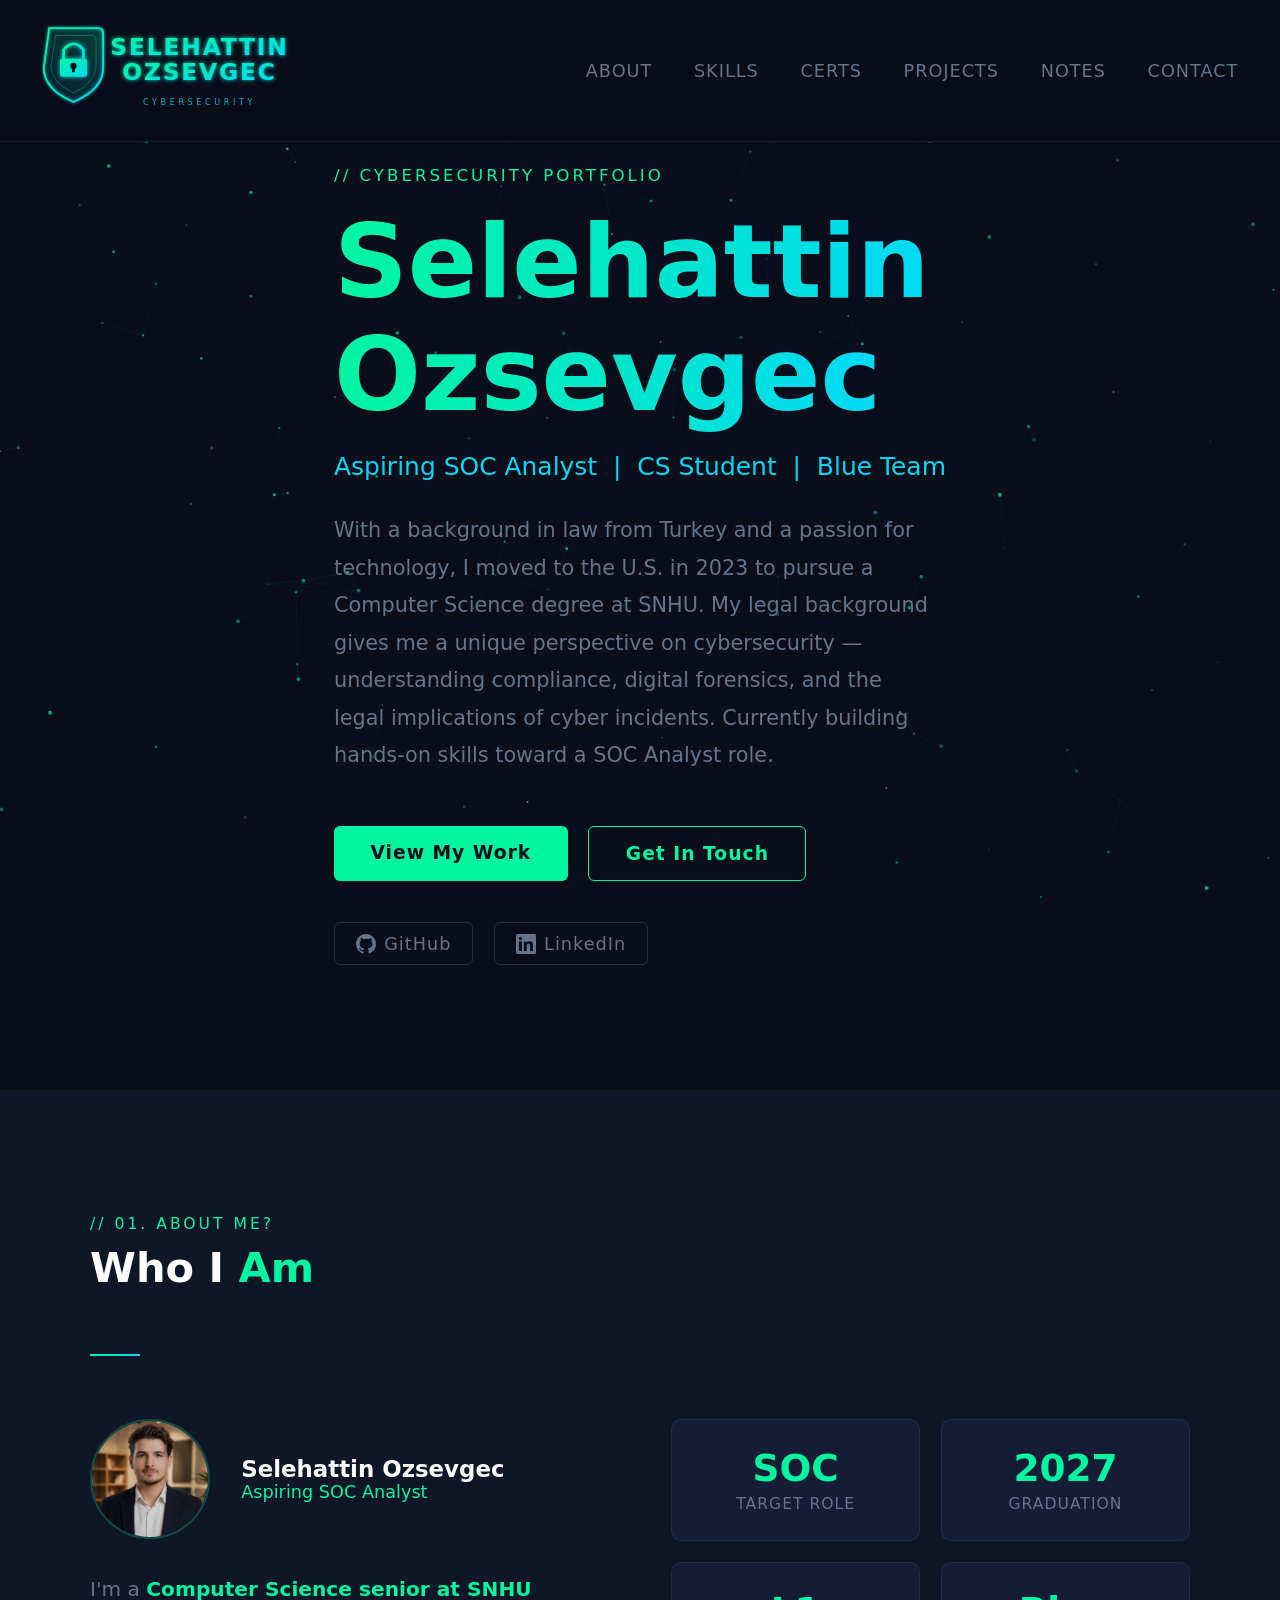
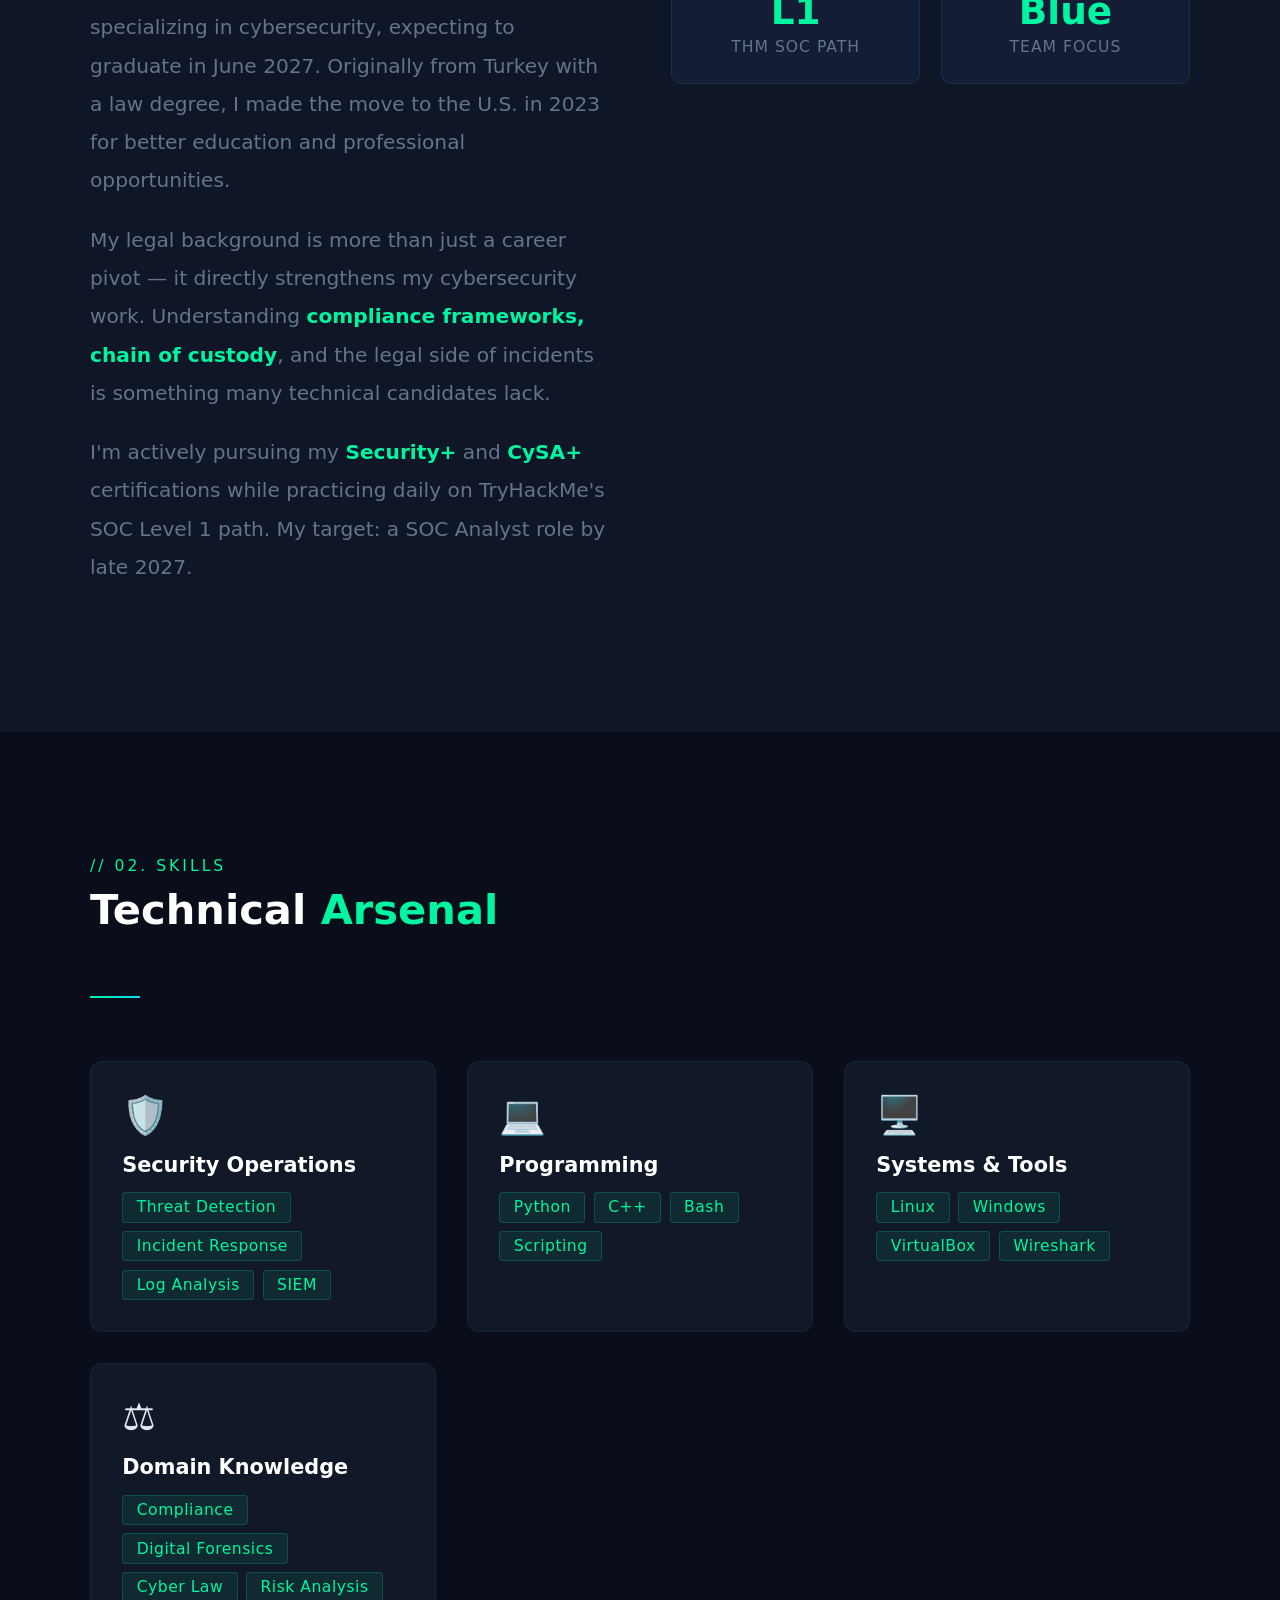
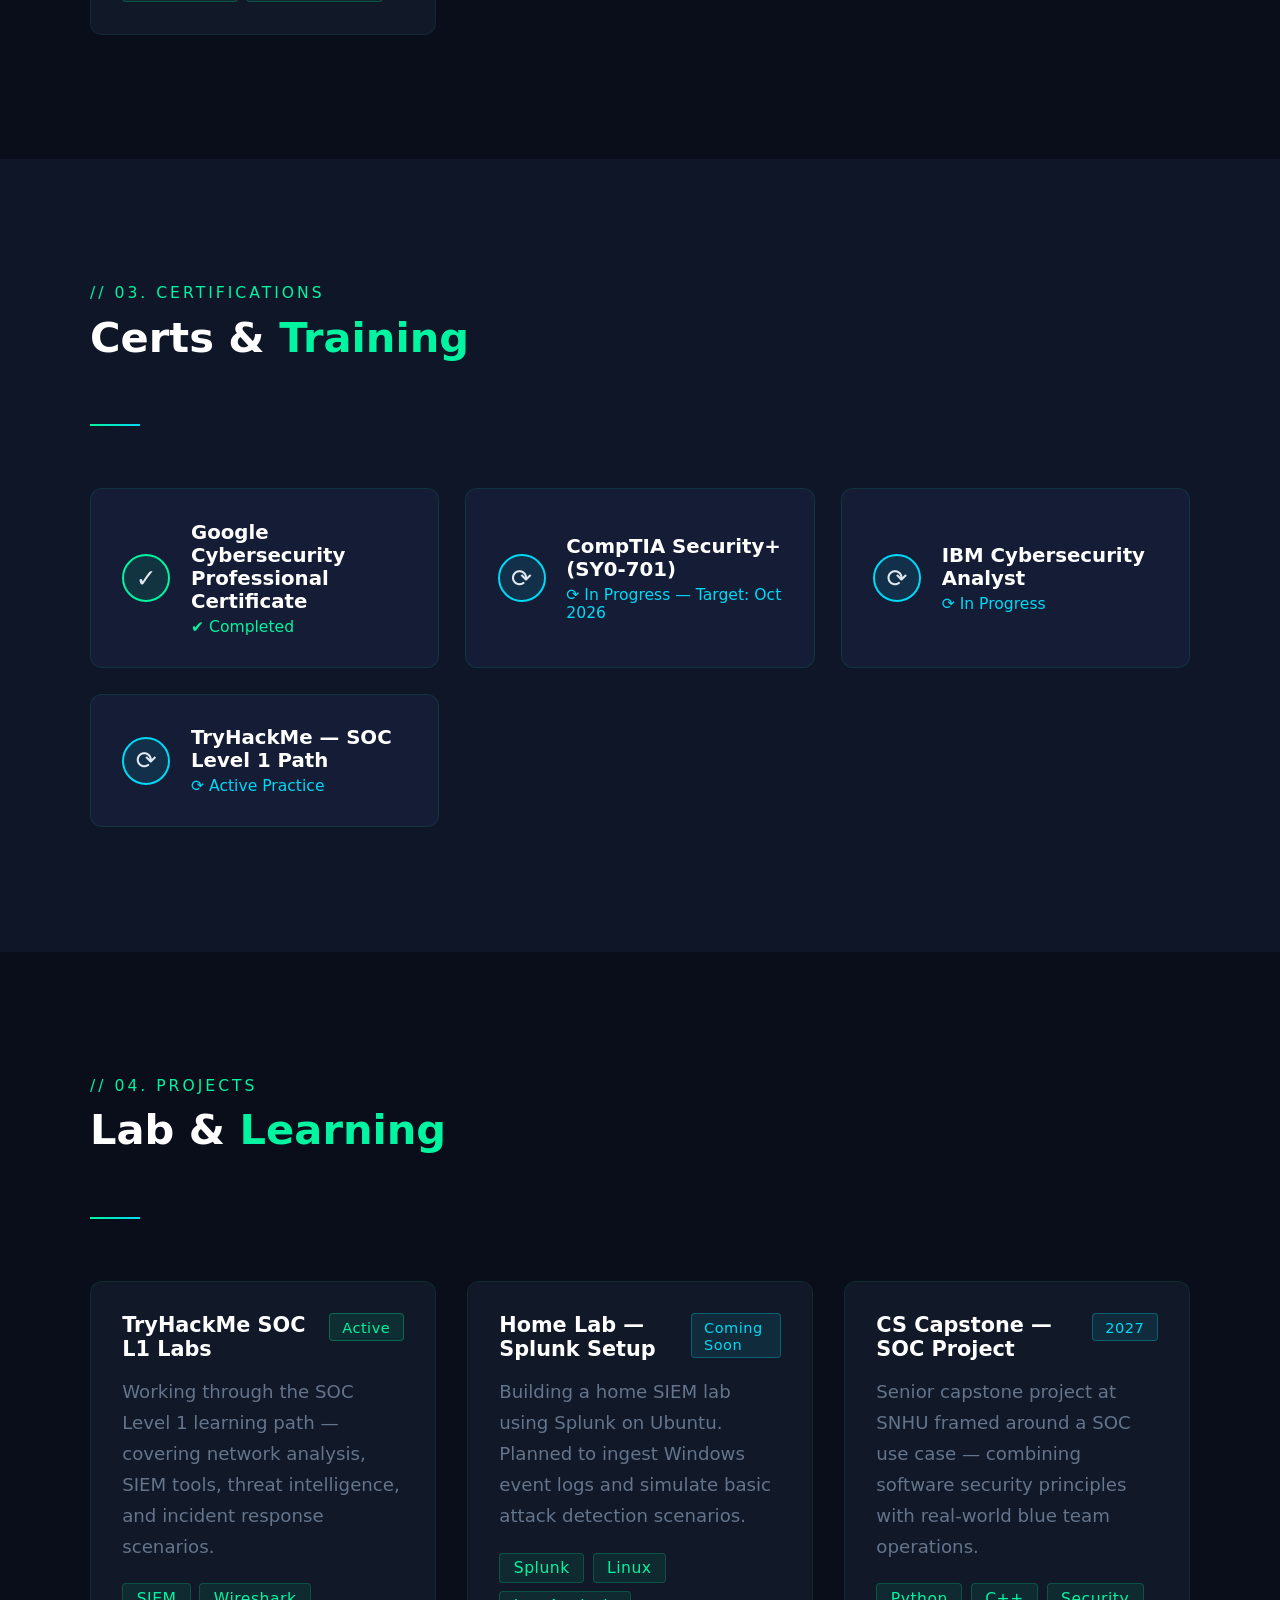
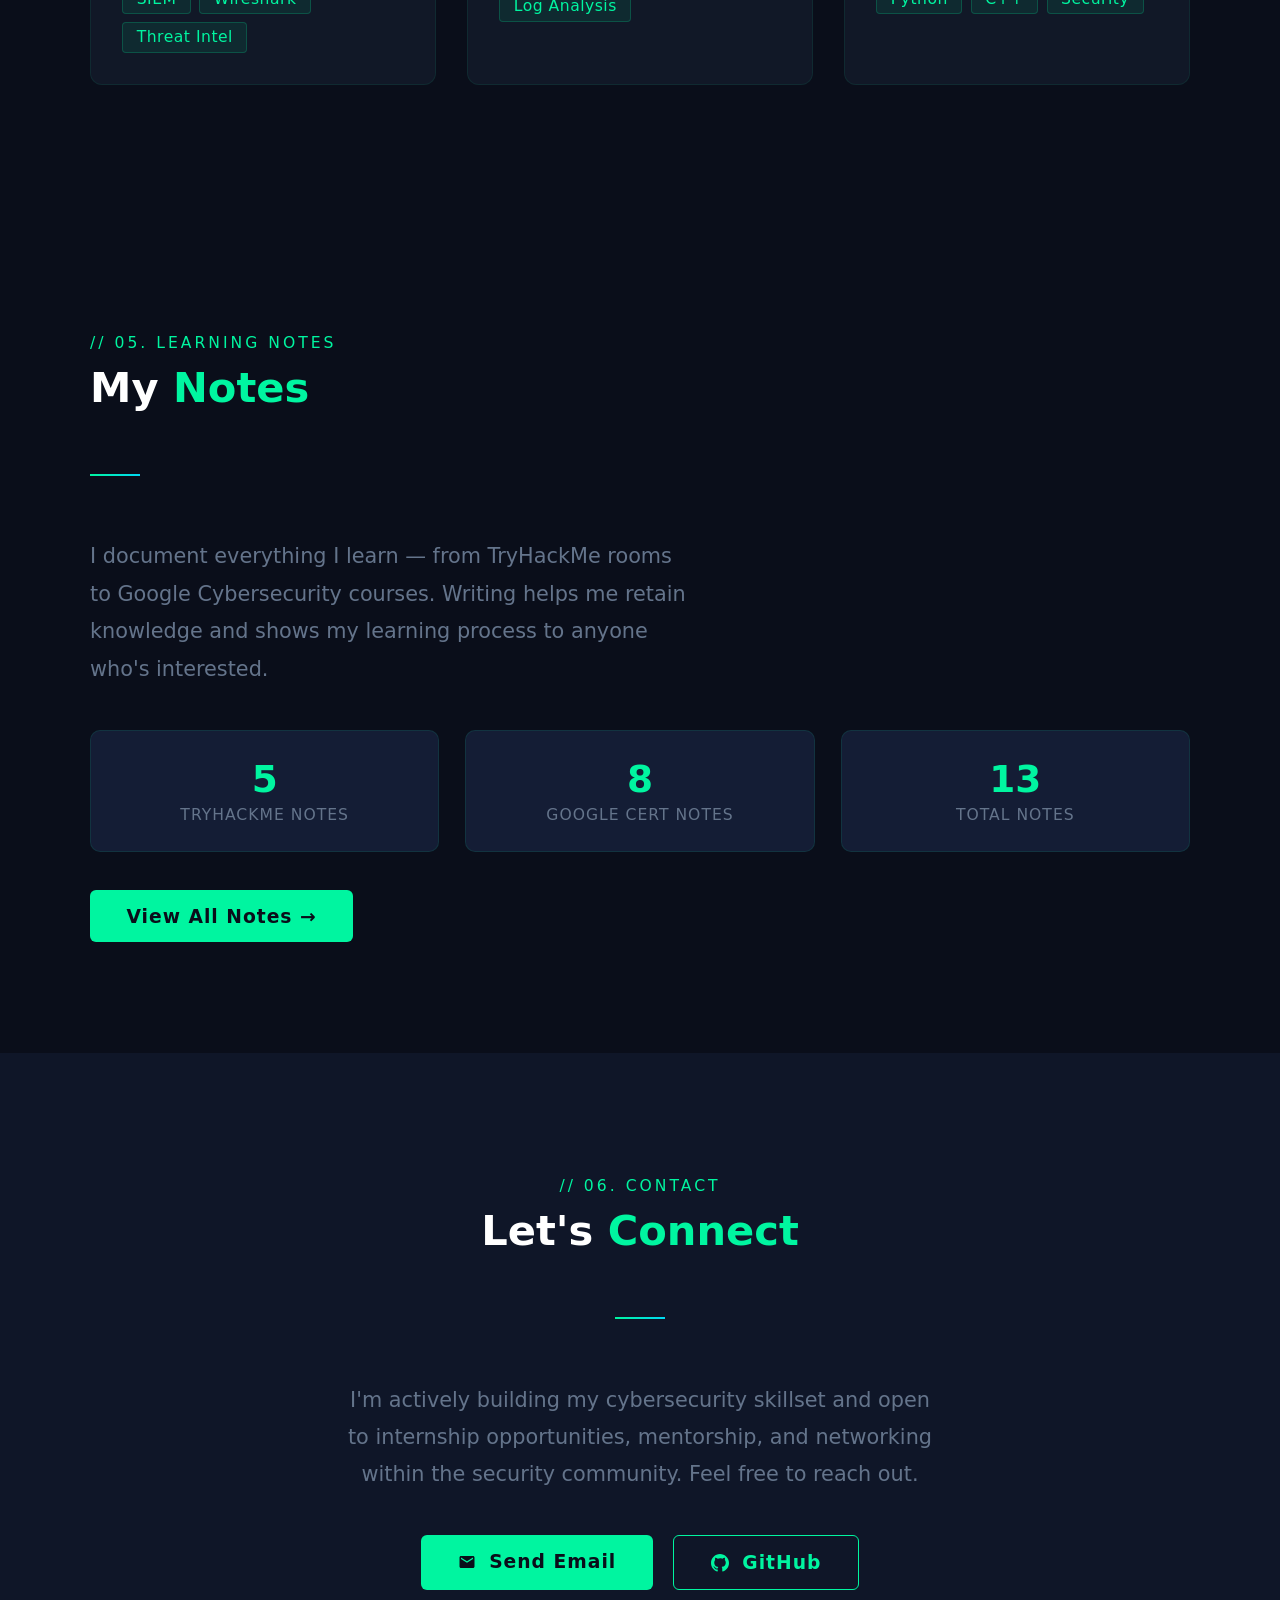
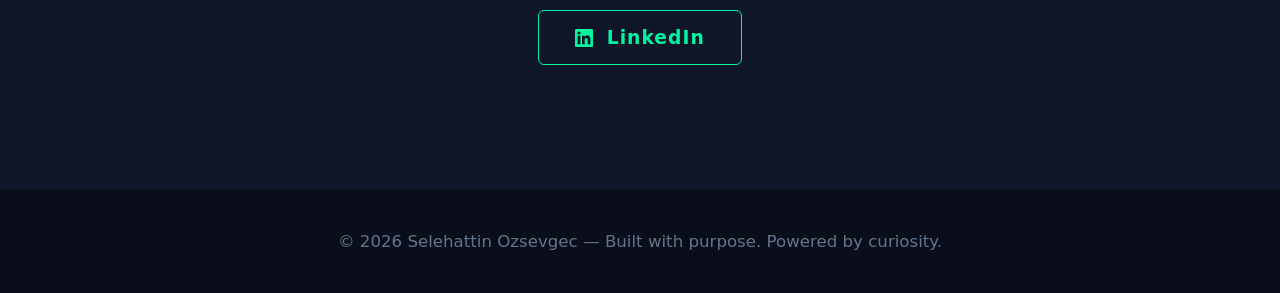
==== commit ba379024: "Add files via upload" ====
--- a/index.html
+++ b/index.html
@@ -67,11 +67,18 @@
 
 <section id="about">
   <div class="container fade-in">
-    <div class="section-label">// 01. About Me</div>
-    <h2 class="section-title">Who I <span>Am?</span></h2>
+    <div class="section-label">// 01. About Me?</div>
+    <h2 class="section-title">Who I <span>Am</span></h2>
     <div class="divider"></div>
     <div class="about-grid">
       <div class="about-text">
+        <div style="display:flex;align-items:center;gap:1.5rem;margin-bottom:1.5rem;">
+          <img src="photo.jpg" alt="Selehattin Ozsevgec" style="width:120px;height:120px;border-radius:50%;object-fit:cover;border:2px solid rgba(0,245,160,0.3);filter:brightness(0.85);flex-shrink:0;">
+          <div>
+            <div style="font-size:1.1rem;font-weight:700;color:#fff;">Selehattin Ozsevgec</div>
+            <div style="font-size:0.85rem;color:var(--neon);">Aspiring SOC Analyst</div>
+          </div>
+        </div>
         <p>I'm a <strong>Computer Science senior at SNHU</strong> specializing in cybersecurity, expecting to graduate in June 2027. Originally from Turkey with a law degree, I made the move to the U.S. in 2023 for better education and professional opportunities.</p>
         <p>My legal background is more than just a career pivot — it directly strengthens my cybersecurity work. Understanding <strong>compliance frameworks, chain of custody</strong>, and the legal side of incidents is something many technical candidates lack.</p>
         <p>I'm actively pursuing my <strong>Security+</strong> and <strong>CySA+</strong> certifications while practicing daily on TryHackMe's SOC Level 1 path. My target: a SOC Analyst role by late 2027.</p>
@@ -264,7 +271,7 @@
 </section>
 
 <footer>
-  <p>© 2026 Selehattin OZSEVGEC — Built with purpose. Powered by curiosity.</p>
+  <p>© 2026 Selehattin Ozsevgec — Built with purpose. Powered by curiosity.</p>
 </footer>
 
 <script src="script.js"></script>
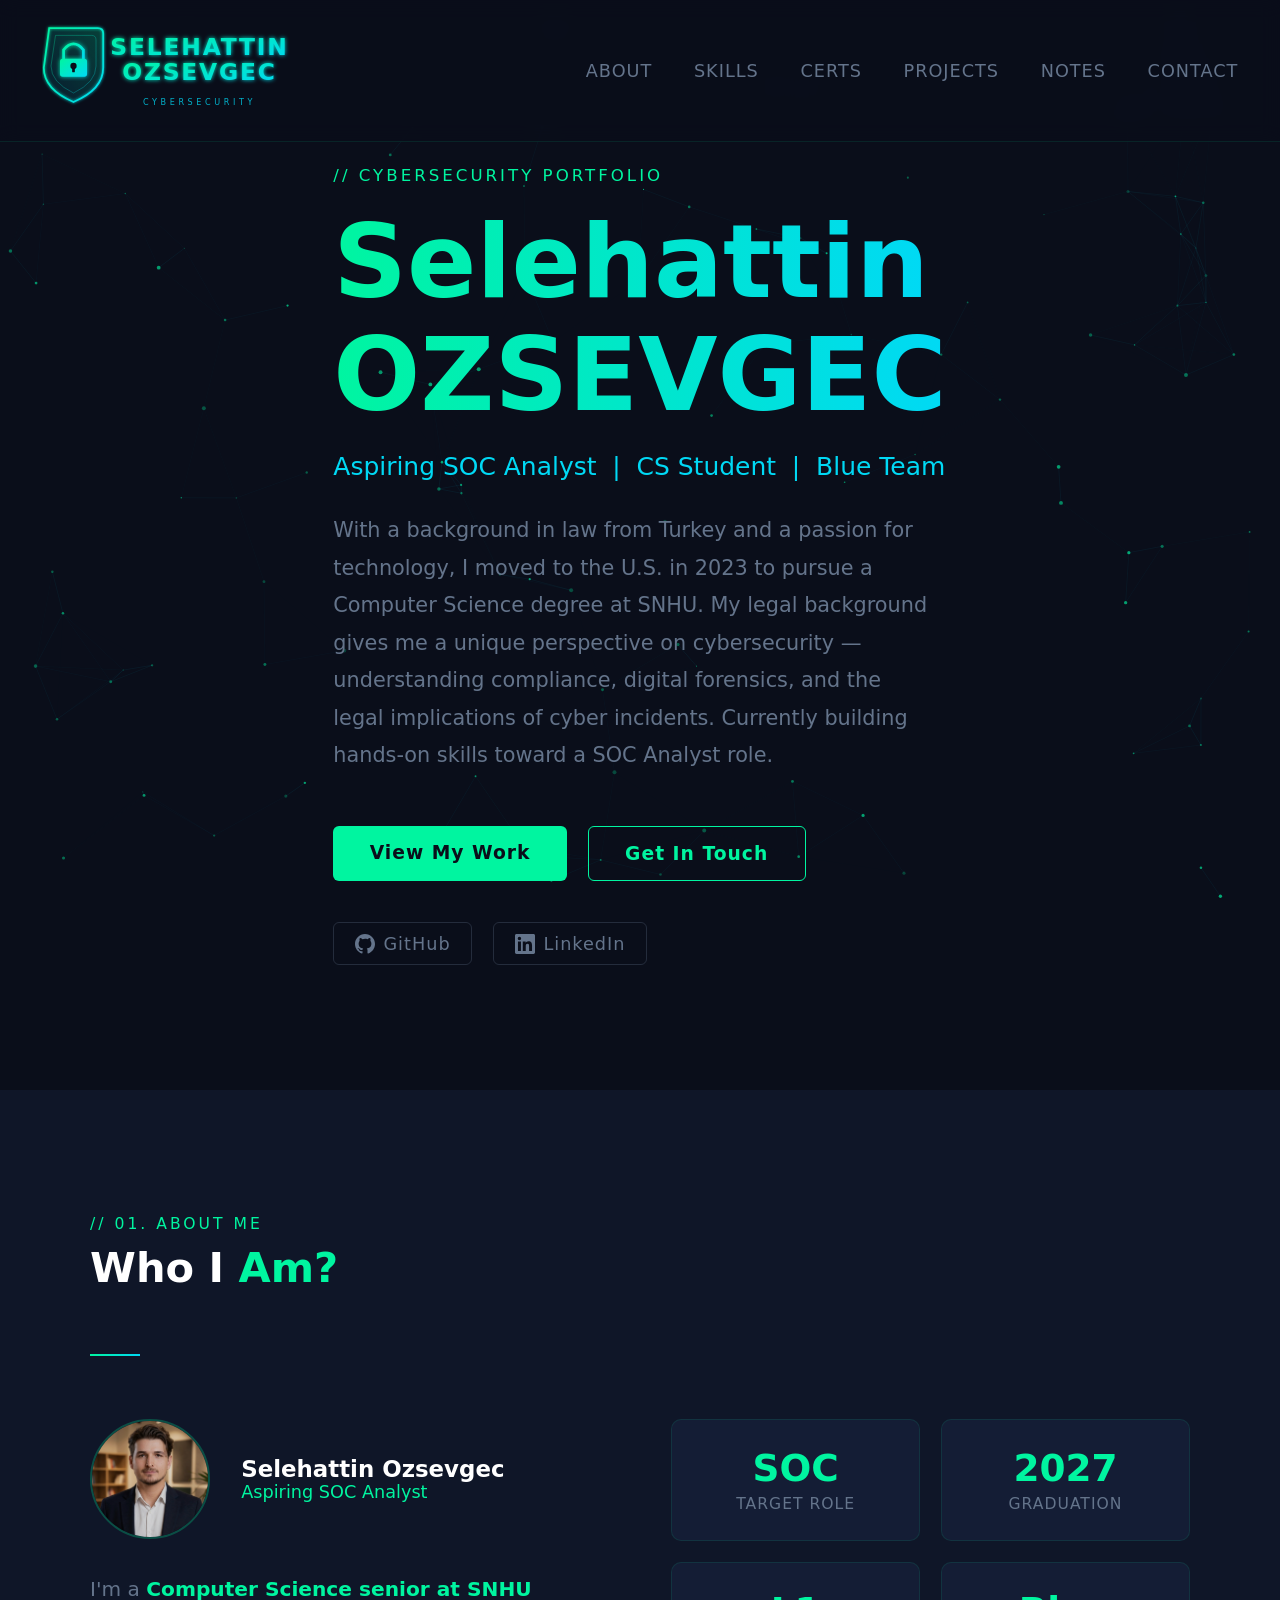
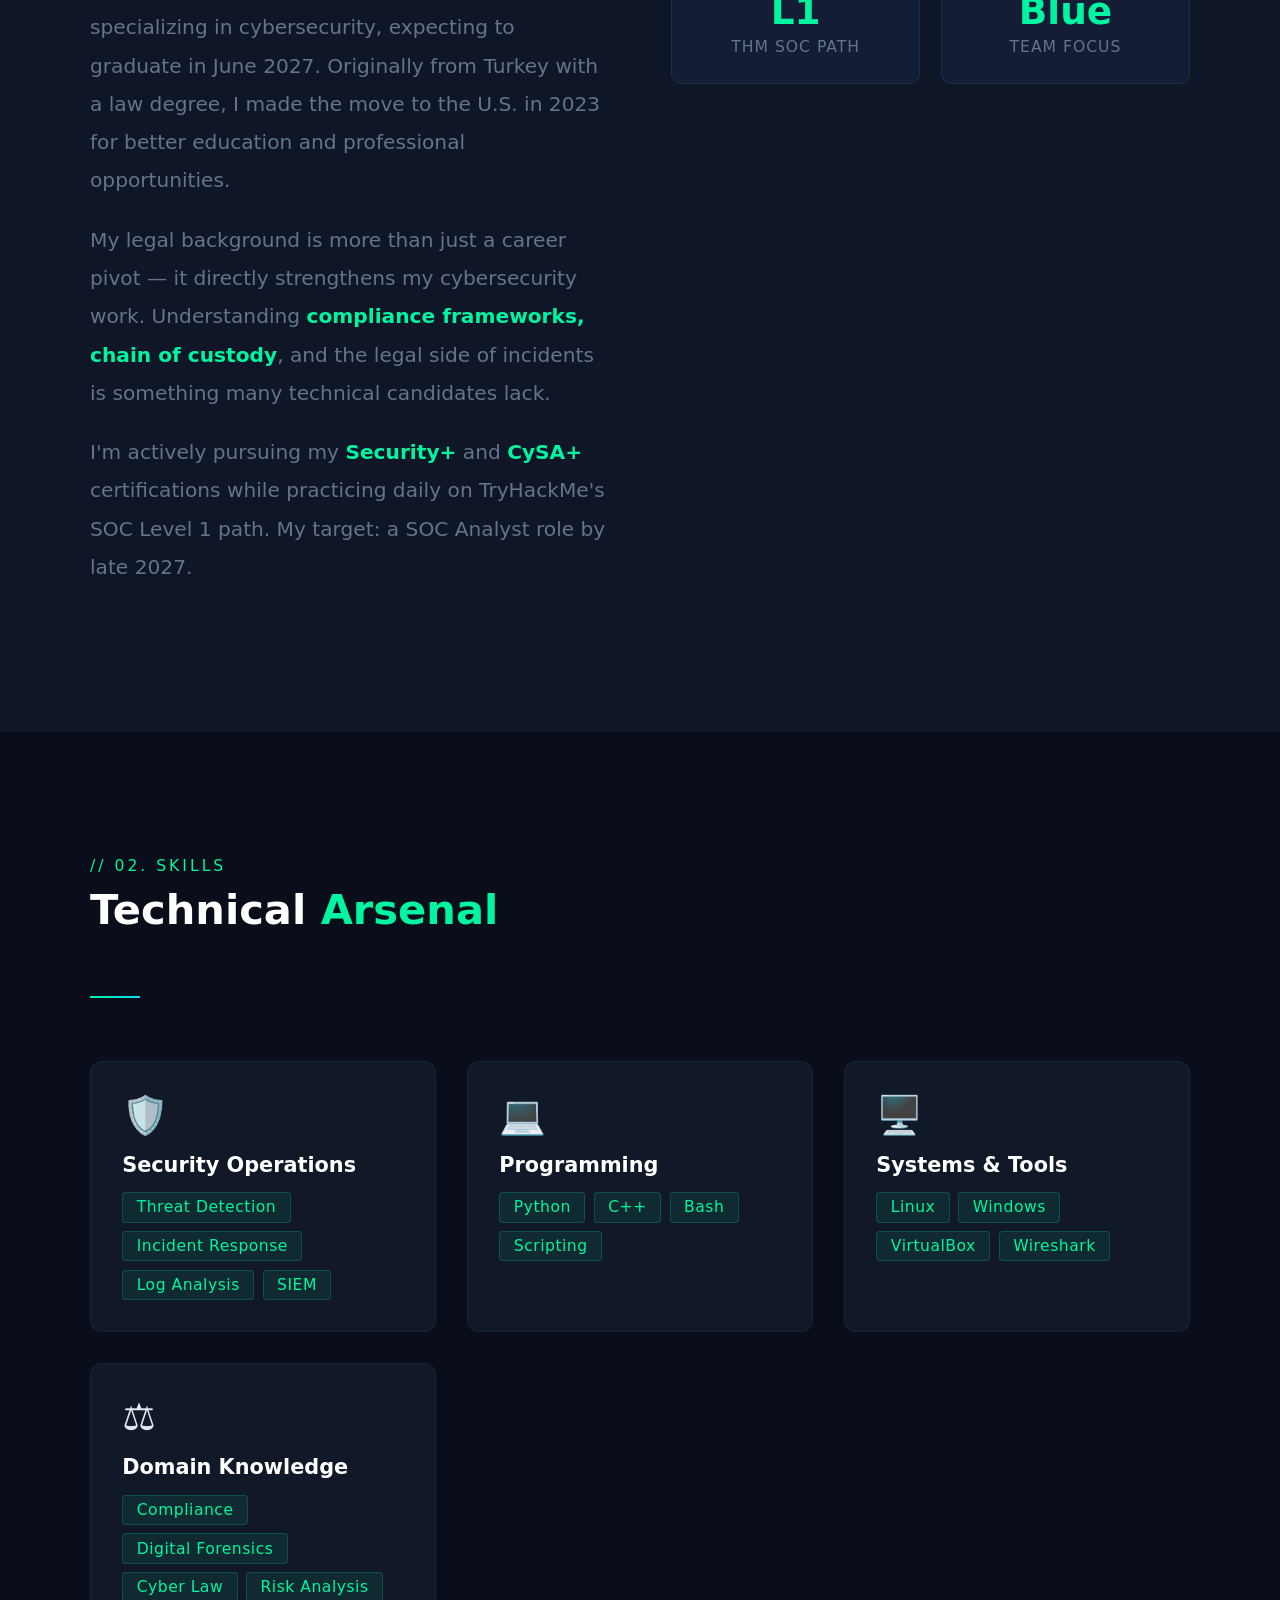
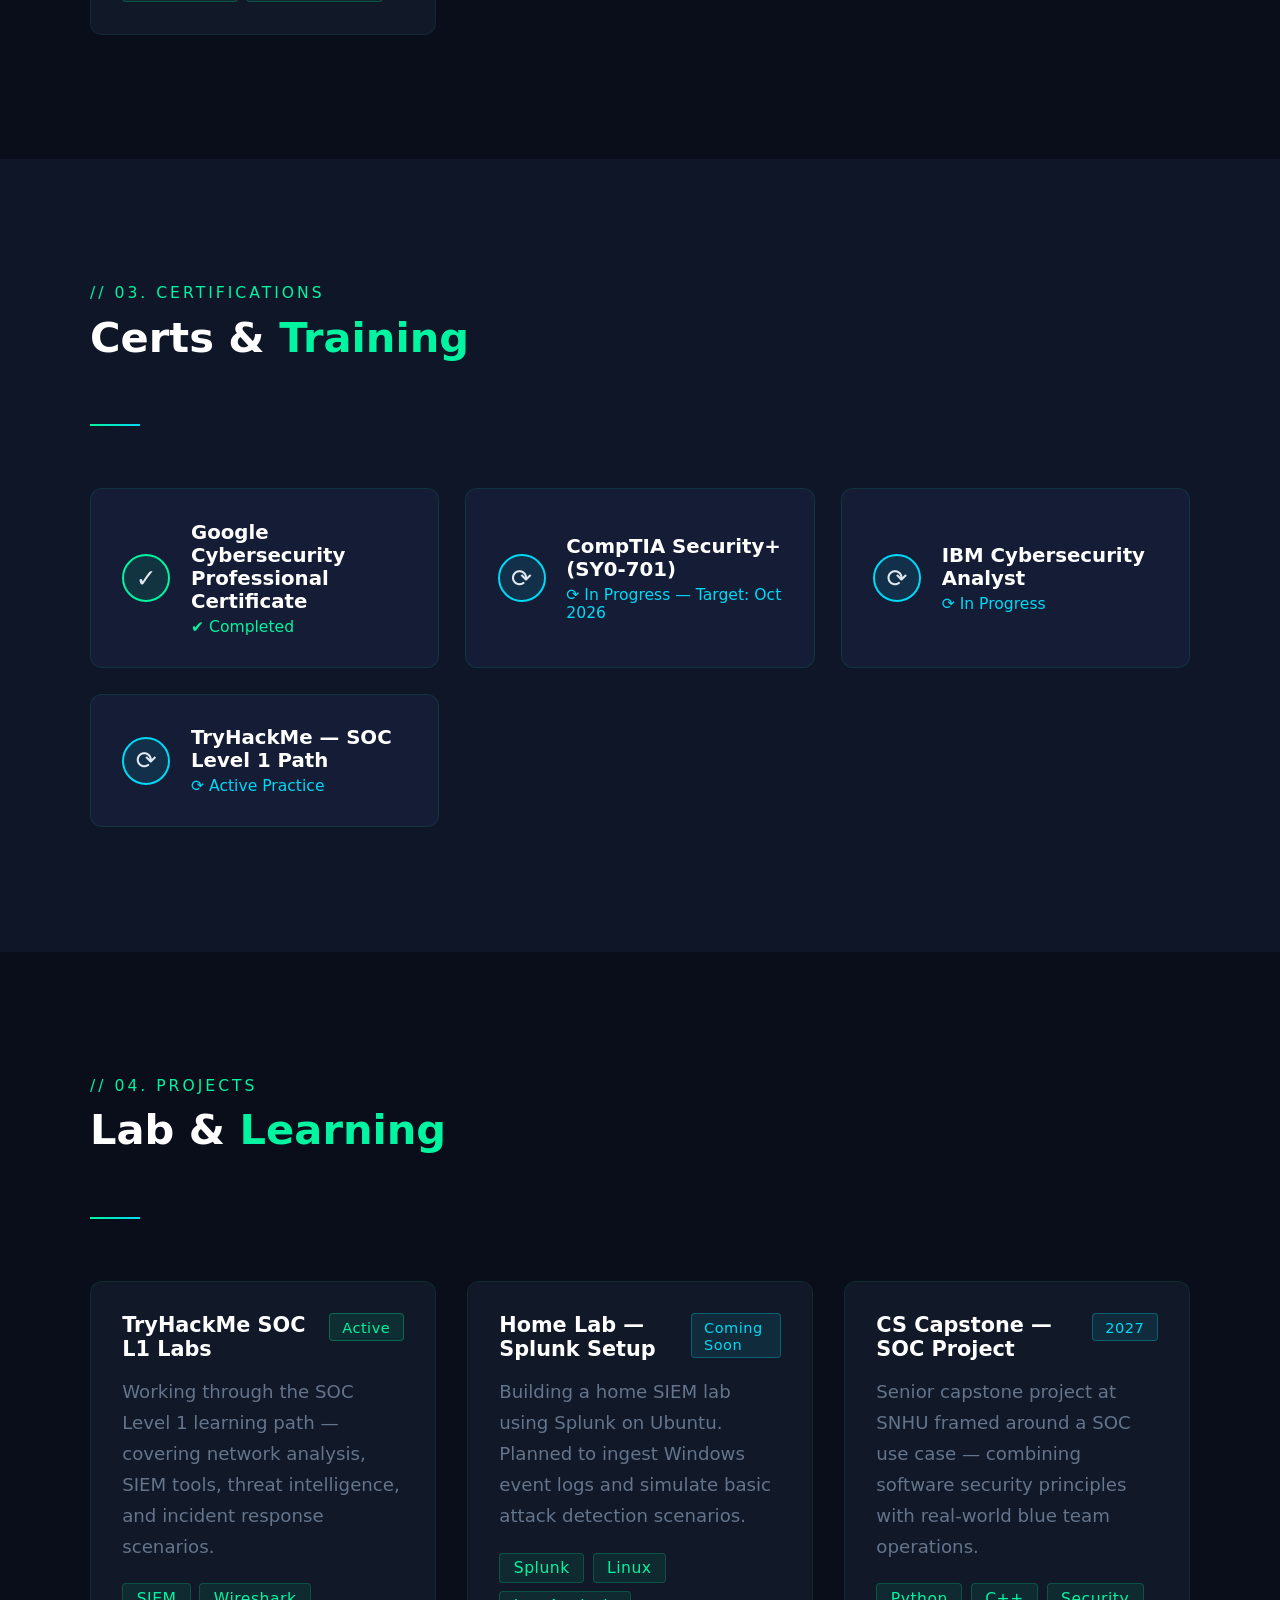
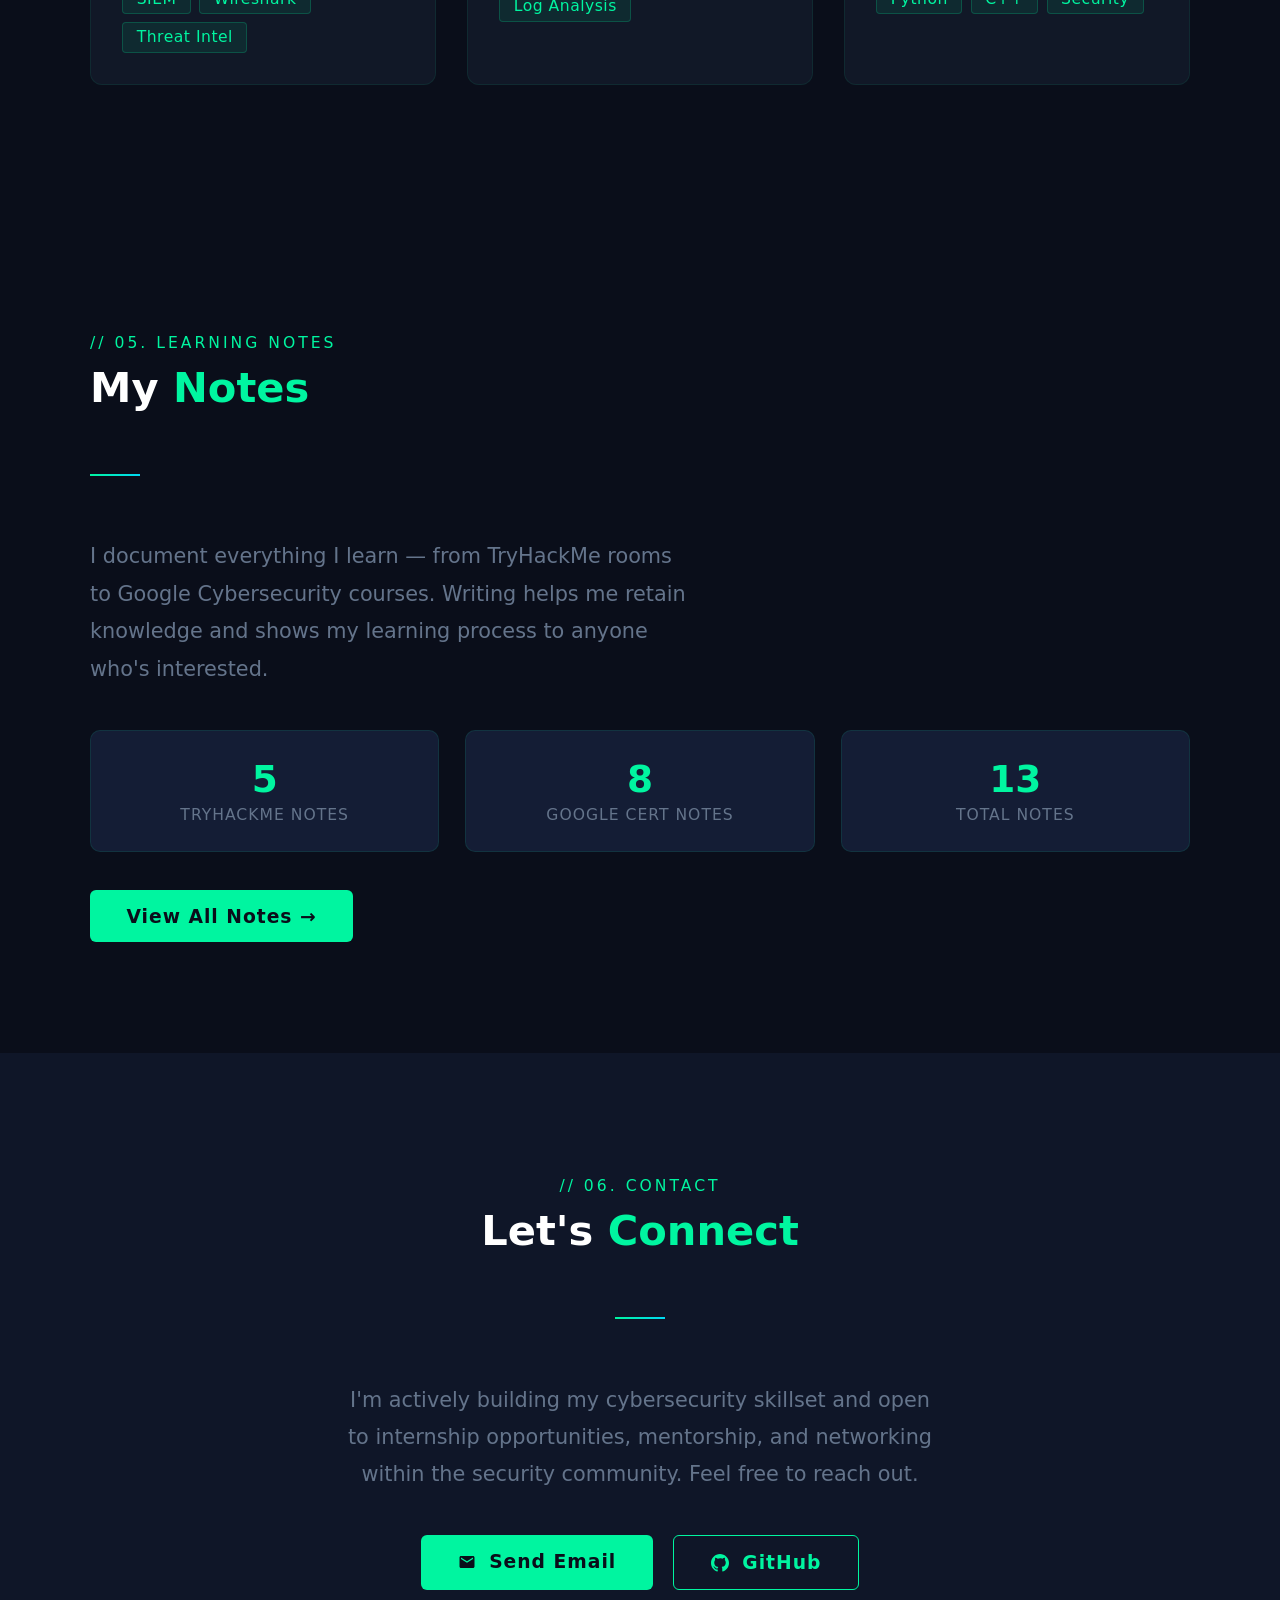
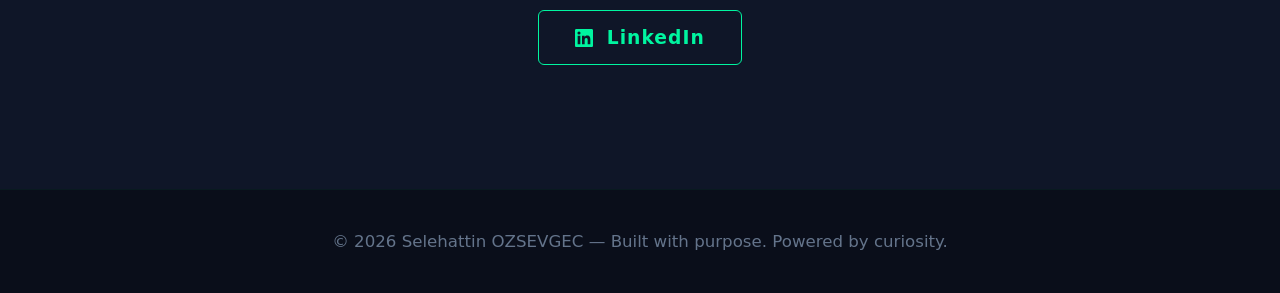
==== commit a007c9cf: "Add files via upload" ====
--- a/index.html
+++ b/index.html
@@ -3,7 +3,7 @@
 <head>
   <meta charset="UTF-8">
   <meta name="viewport" content="width=device-width, initial-scale=1.0">
-  <title>Selehattin Ozsevgec | Cybersecurity</title>
+  <title>Selehattin OZSEVGEC | Cybersecurity</title>
   <link rel="stylesheet" href="style.css">
   <link rel="icon" type="image/svg+xml" href="logo.svg">
   <meta property="og:title" content="Selehattin Ozsevgec | Cybersecurity Portfolio">
@@ -42,7 +42,7 @@
     <div class="hero-tag">// Cybersecurity Portfolio</div>
     <h1 class="hero-name">
       <span class="glitch" data-text="Selehattin">Selehattin</span><br>
-      <span class="glitch" data-text="Ozsevgec">Ozsevgec</span>
+      <span class="glitch" data-text="Ozsevgec">OZSEVGEC</span>
     </h1>
     <div class="hero-role">Aspiring SOC Analyst &nbsp;|&nbsp; CS Student &nbsp;|&nbsp; Blue Team</div>
     <p class="hero-bio">
@@ -67,8 +67,8 @@
 
 <section id="about">
   <div class="container fade-in">
-    <div class="section-label">// 01. About Me?</div>
-    <h2 class="section-title">Who I <span>Am</span></h2>
+    <div class="section-label">// 01. About Me</div>
+    <h2 class="section-title">Who I <span>Am?</span></h2>
     <div class="divider"></div>
     <div class="about-grid">
       <div class="about-text">
@@ -271,7 +271,7 @@
 </section>
 
 <footer>
-  <p>© 2026 Selehattin Ozsevgec — Built with purpose. Powered by curiosity.</p>
+  <p>© 2026 Selehattin OZSEVGEC — Built with purpose. Powered by curiosity.</p>
 </footer>
 
 <script src="script.js"></script>
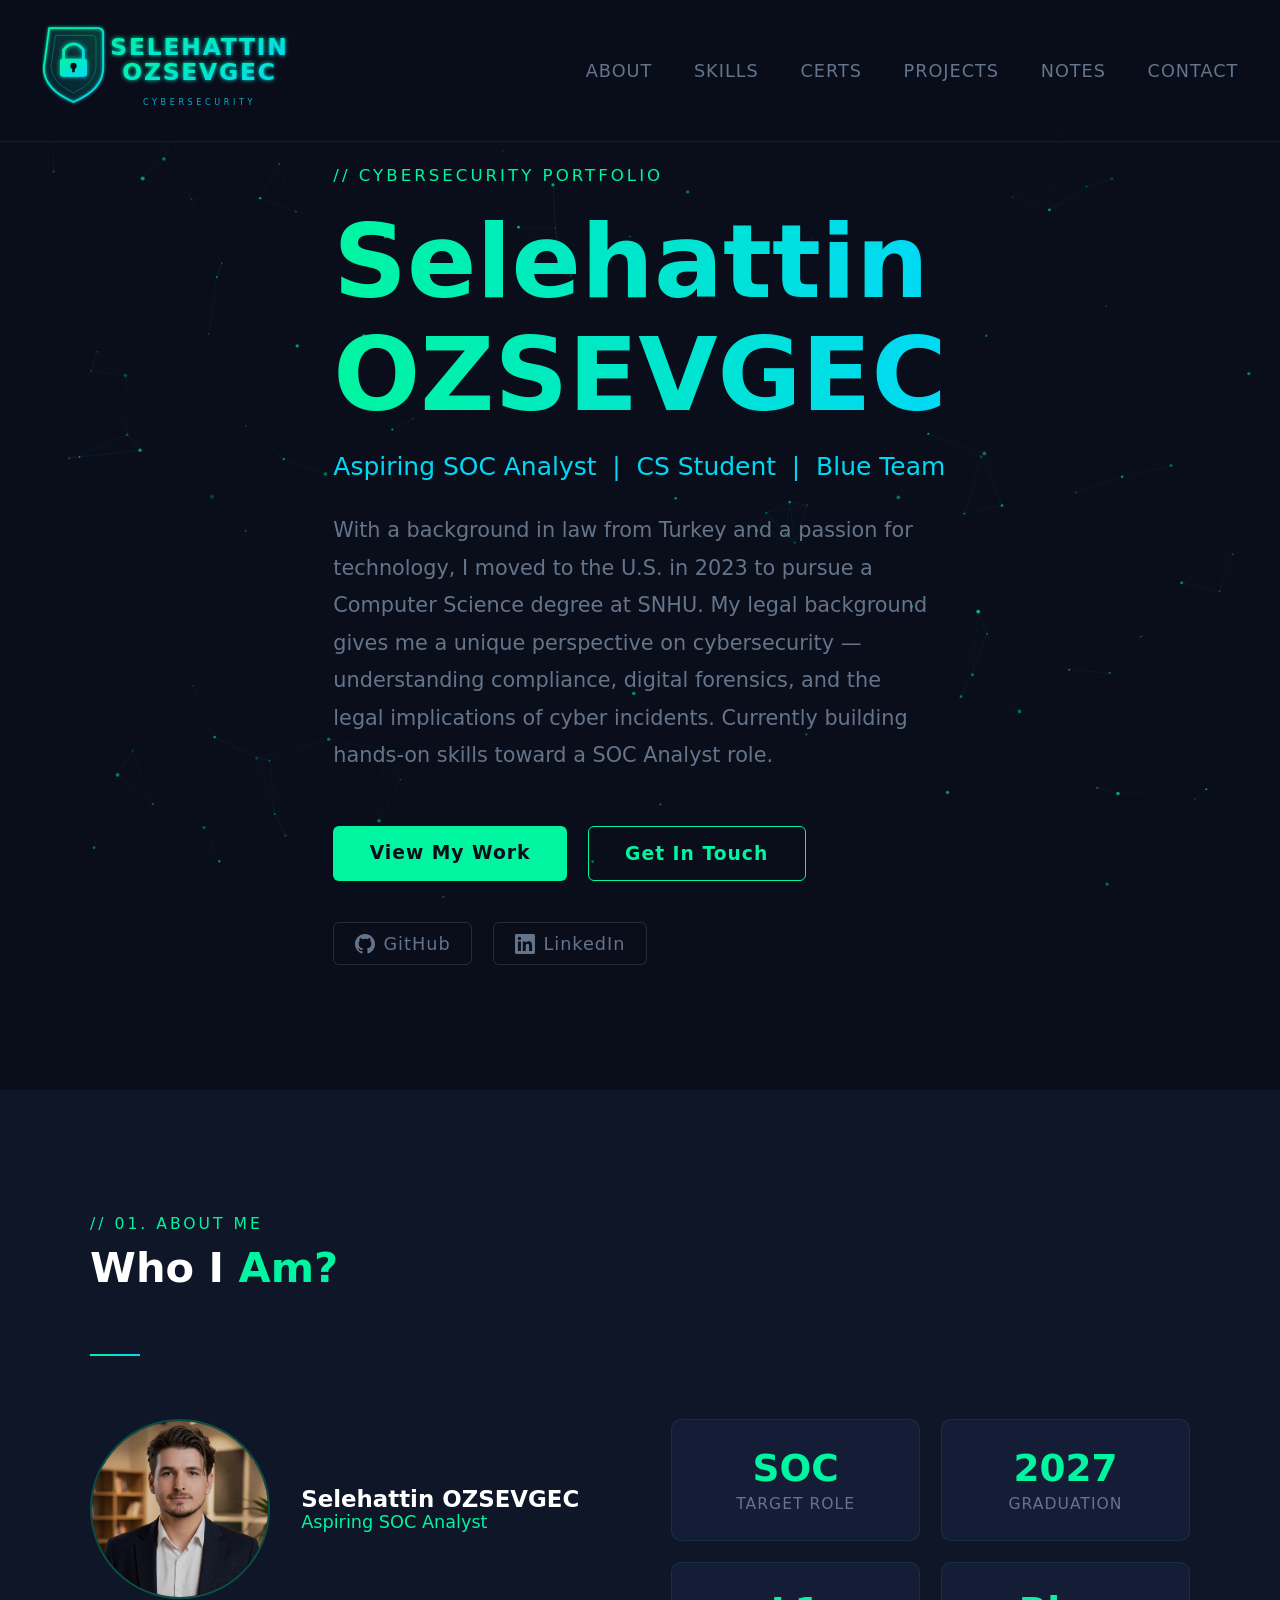
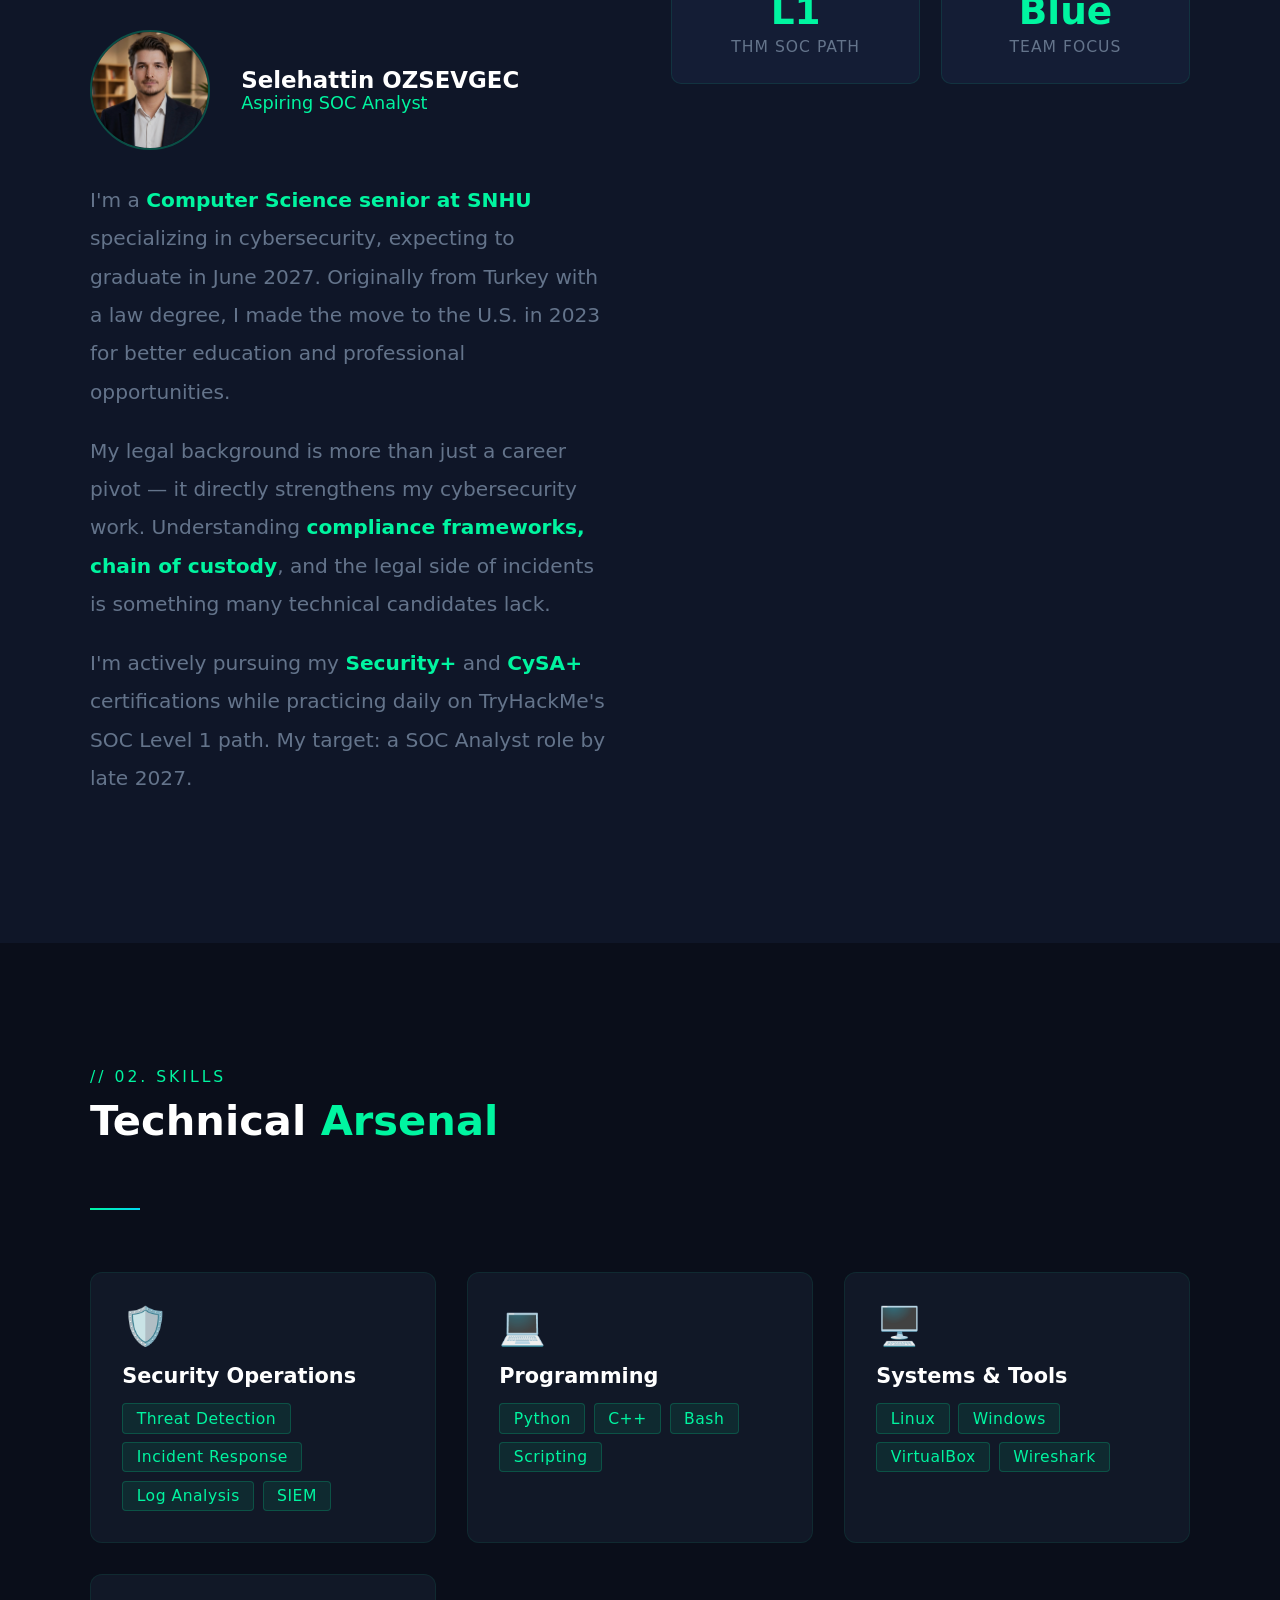
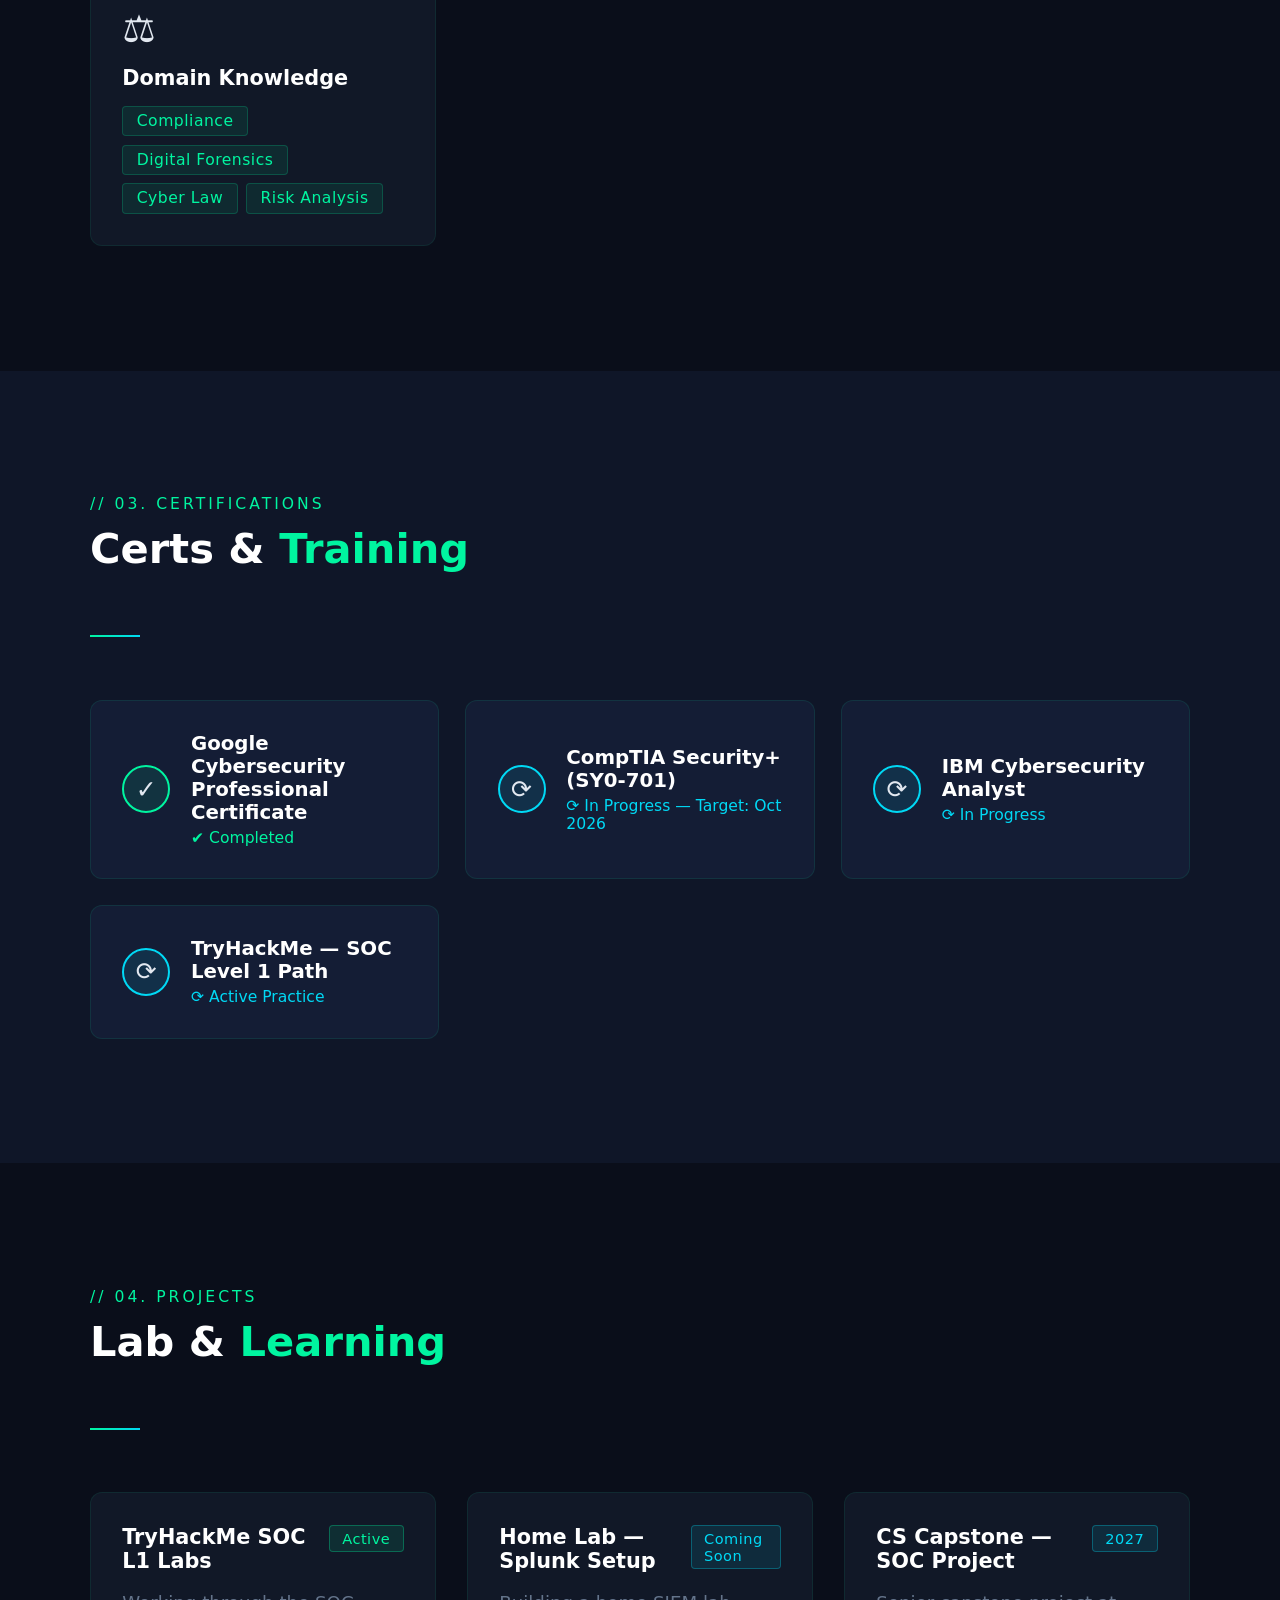
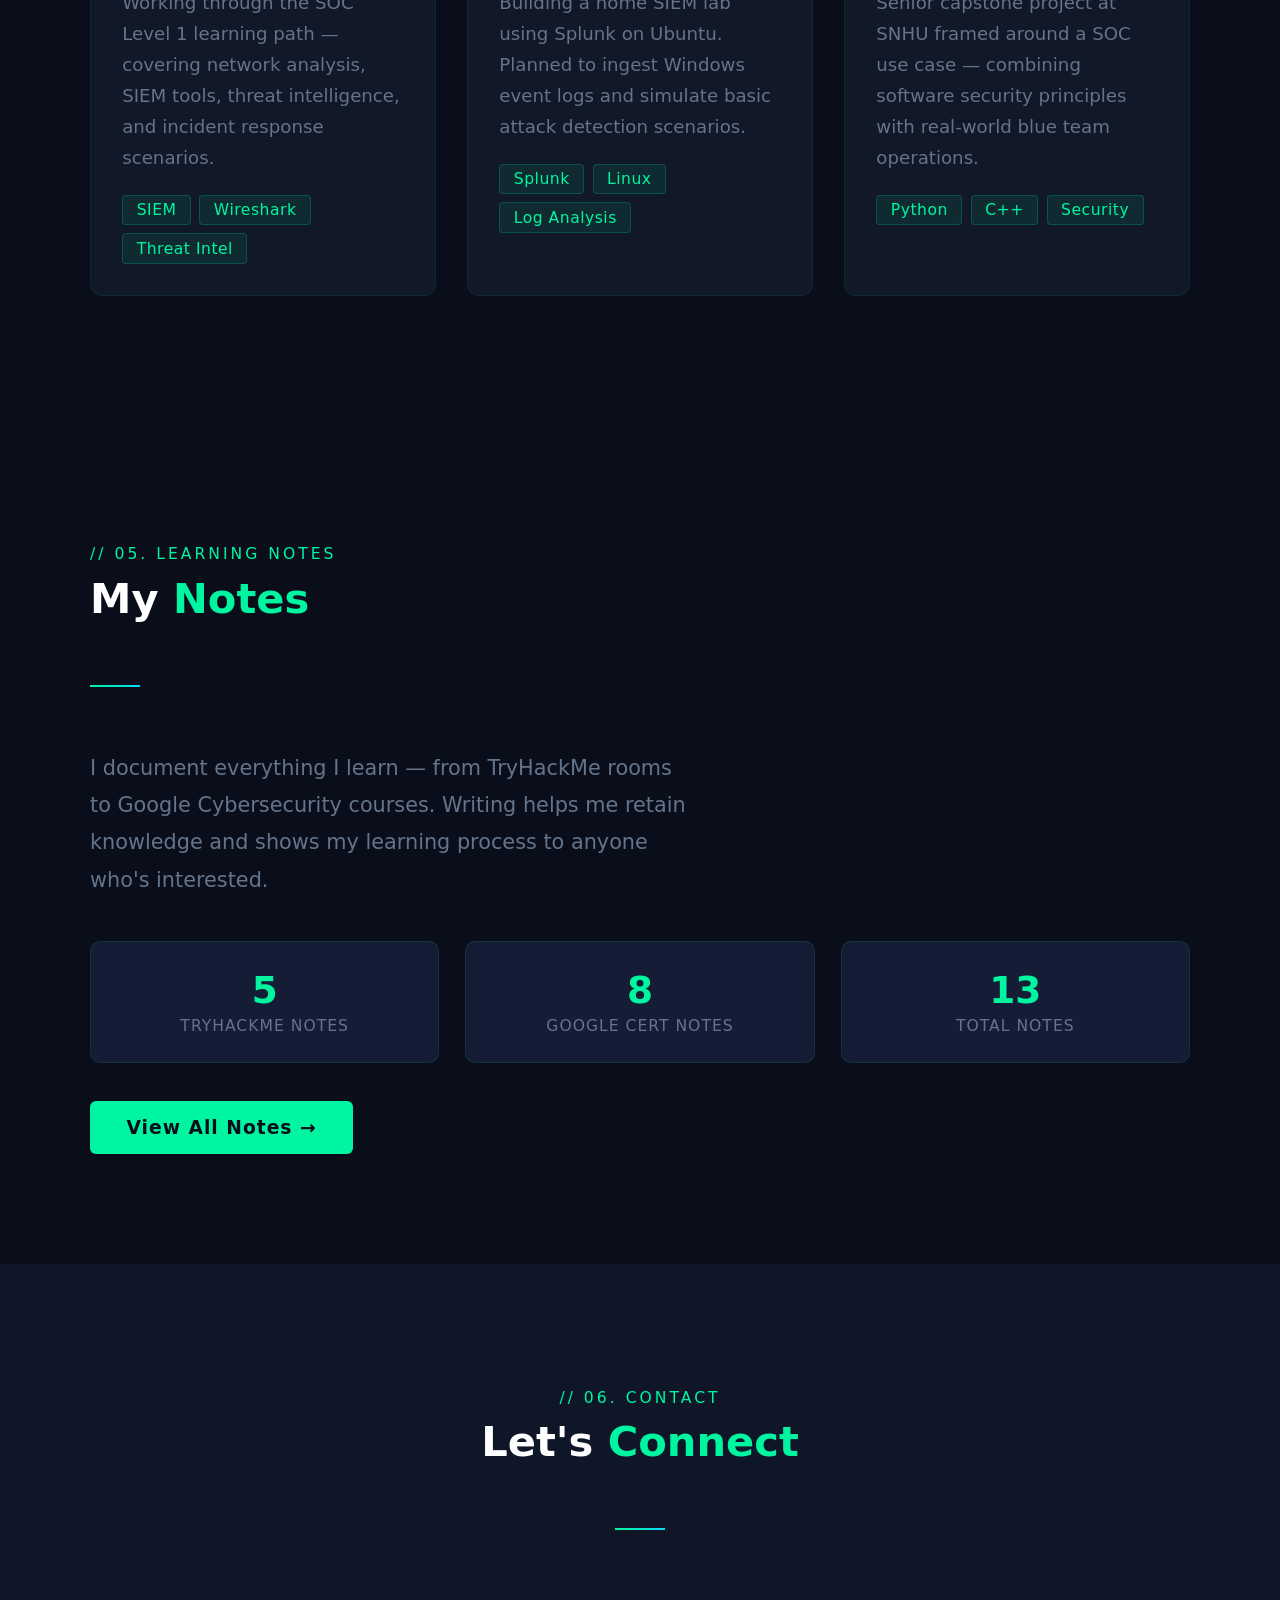
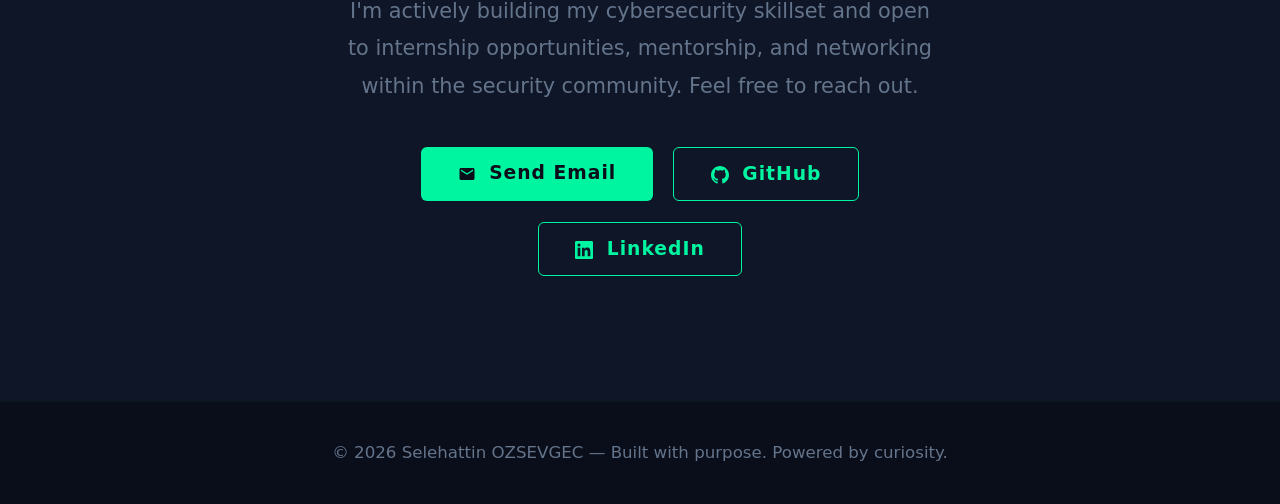
==== commit c81faa95: "Add files via upload" ====
--- a/index.html
+++ b/index.html
@@ -73,9 +73,16 @@
     <div class="about-grid">
       <div class="about-text">
         <div style="display:flex;align-items:center;gap:1.5rem;margin-bottom:1.5rem;">
+          <img src="photo.jpg" alt="Selehattin Ozsevgec" style="width:180px;height:180px;border-radius:50%;object-fit:cover;border:2px solid rgba(0,245,160,0.3);filter:brightness(0.85);flex-shrink:0;">
+          <div>
+            <div style="font-size:1.1rem;font-weight:700;color:#fff;">Selehattin OZSEVGEC</div>
+            <div style="font-size:0.85rem;color:var(--neon);">Aspiring SOC Analyst</div>
+          </div>
+        </div>
+        <div style="display:flex;align-items:center;gap:1.5rem;margin-bottom:1.5rem;">
           <img src="photo.jpg" alt="Selehattin Ozsevgec" style="width:120px;height:120px;border-radius:50%;object-fit:cover;border:2px solid rgba(0,245,160,0.3);filter:brightness(0.85);flex-shrink:0;">
           <div>
-            <div style="font-size:1.1rem;font-weight:700;color:#fff;">Selehattin Ozsevgec</div>
+            <div style="font-size:1.1rem;font-weight:700;color:#fff;">Selehattin OZSEVGEC</div>
             <div style="font-size:0.85rem;color:var(--neon);">Aspiring SOC Analyst</div>
           </div>
         </div>
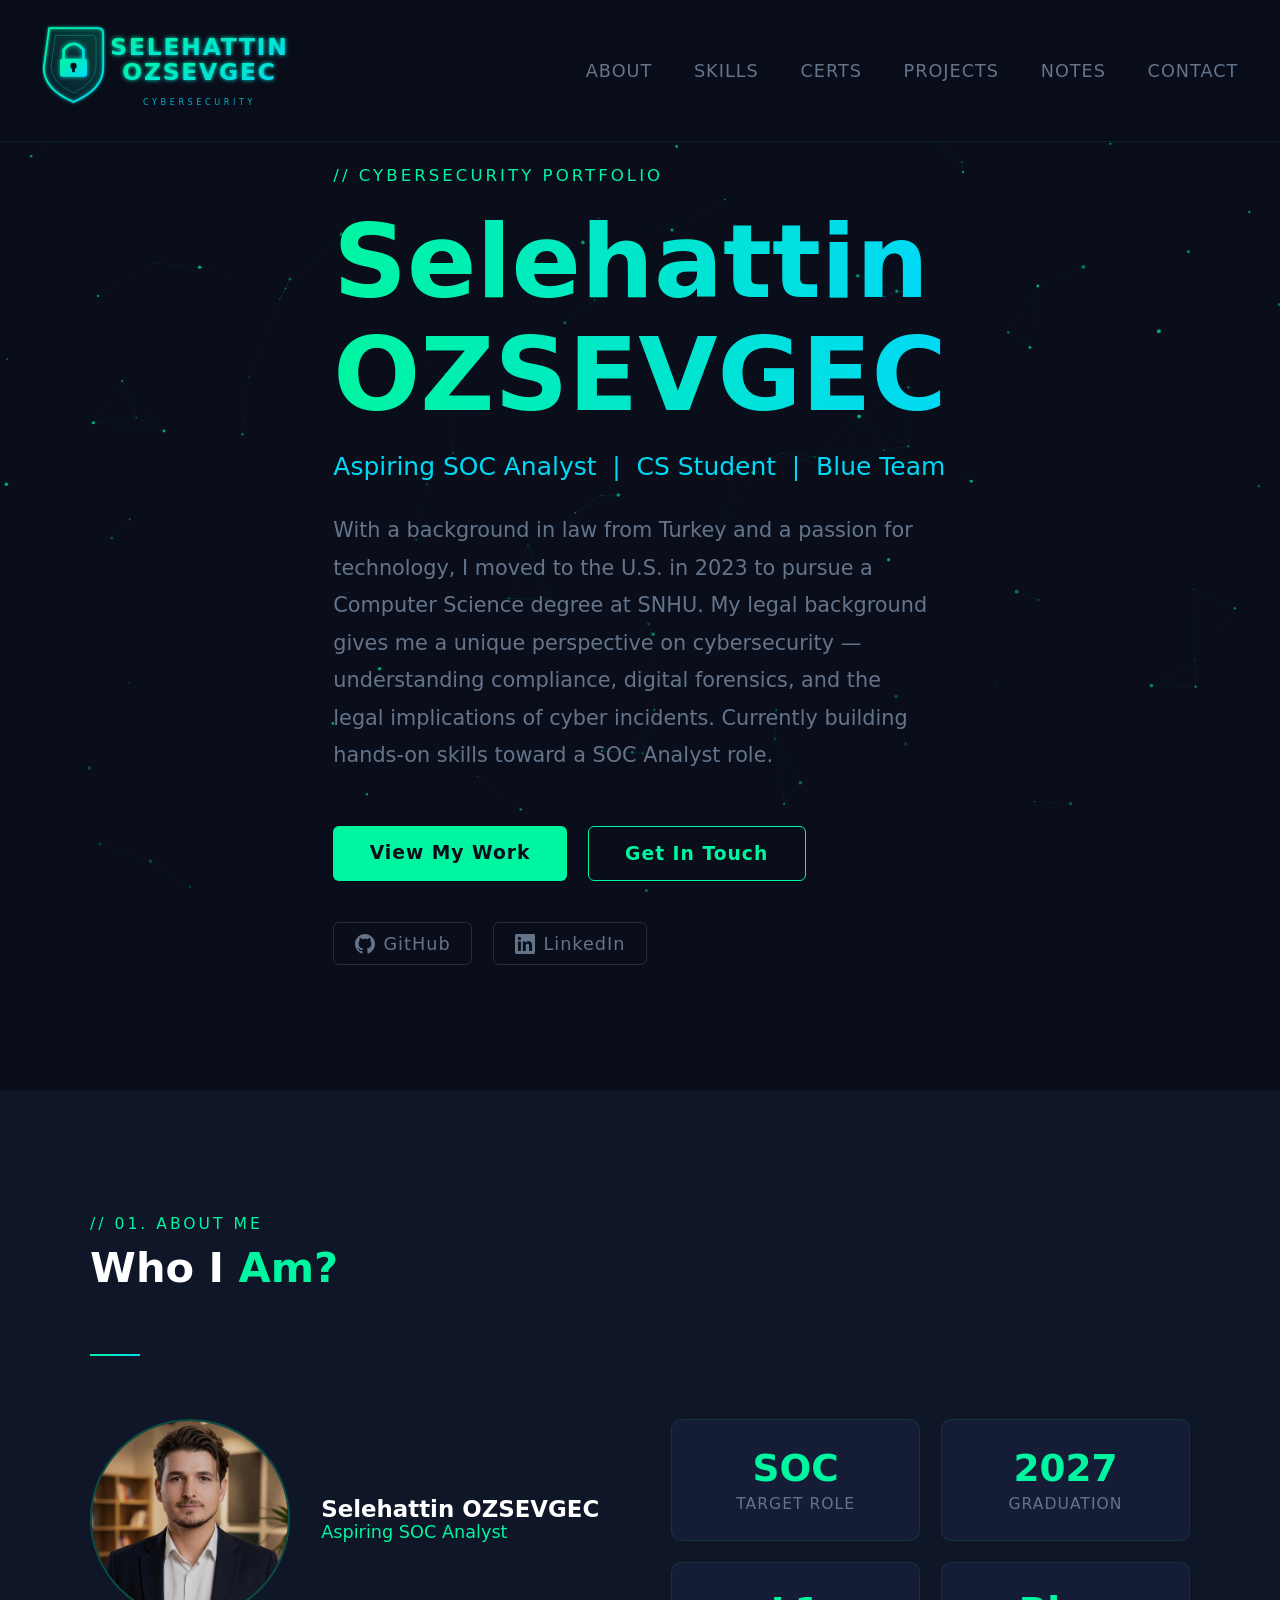
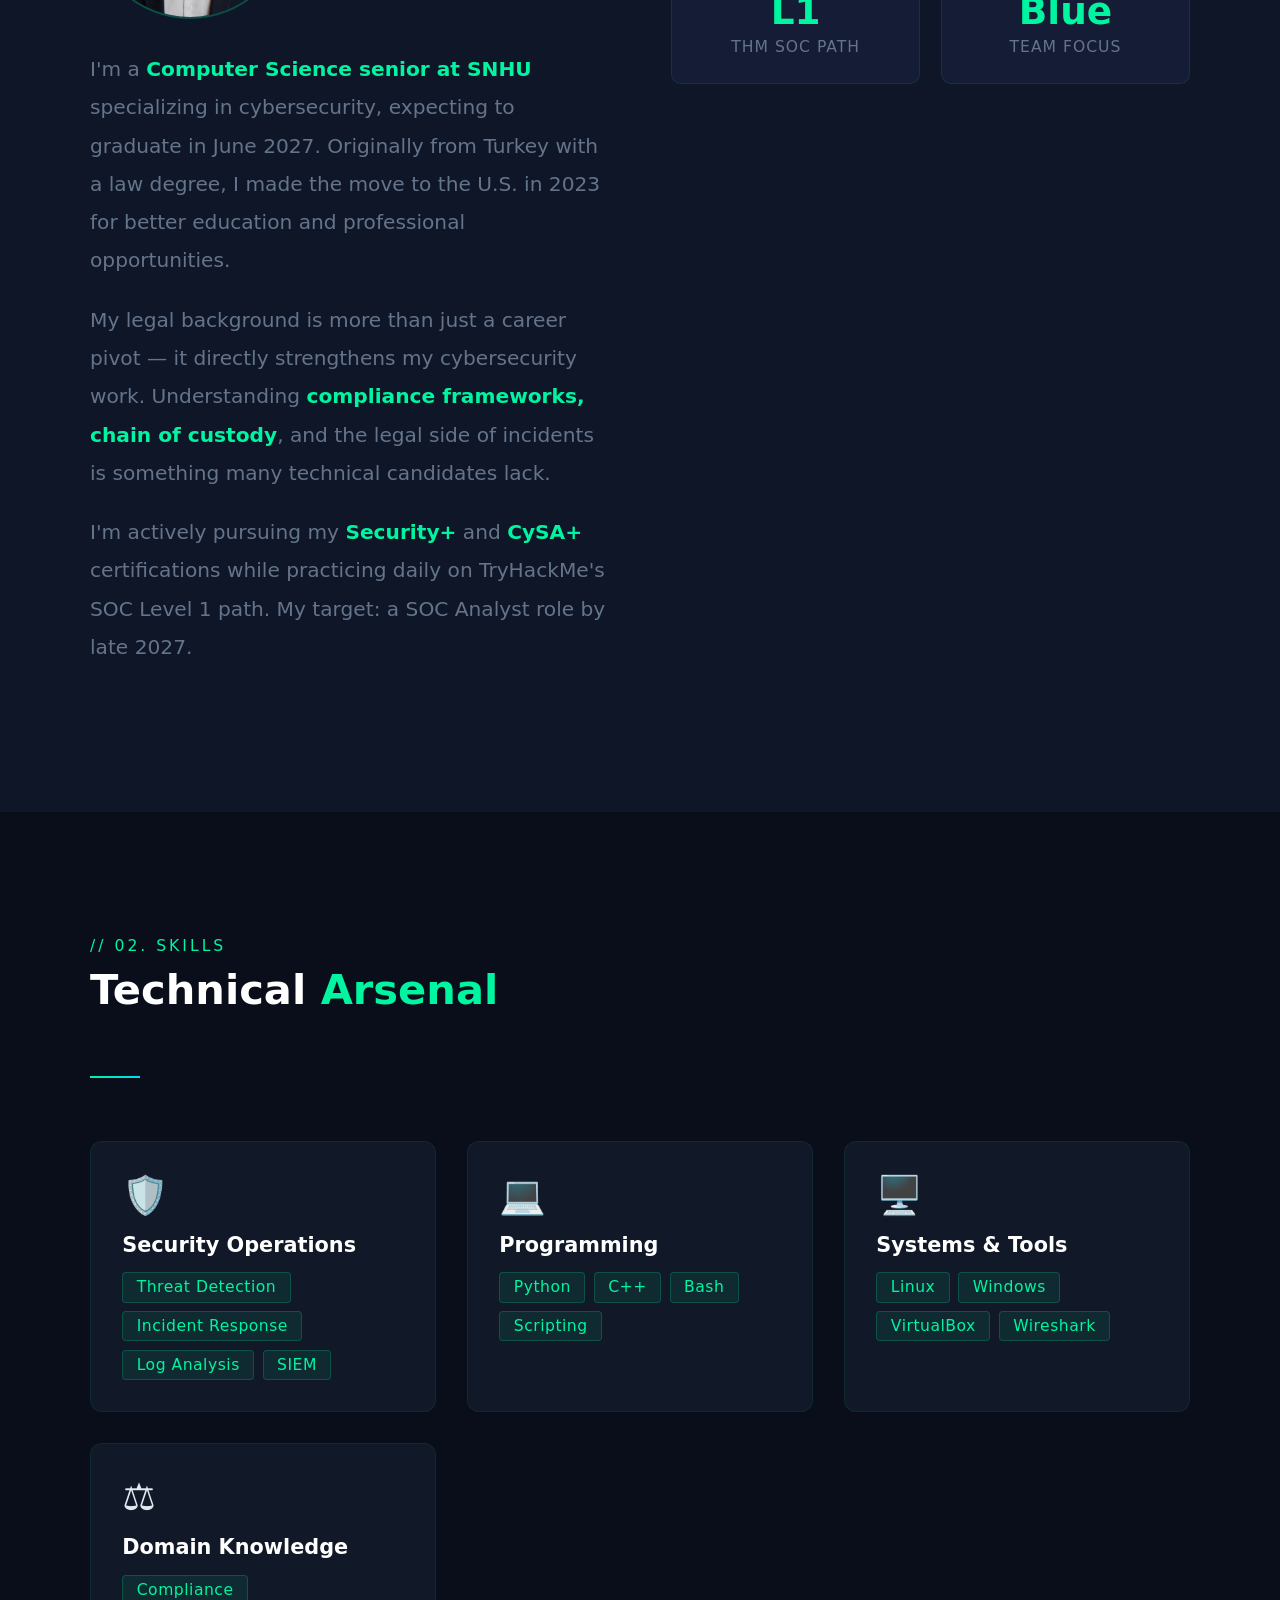
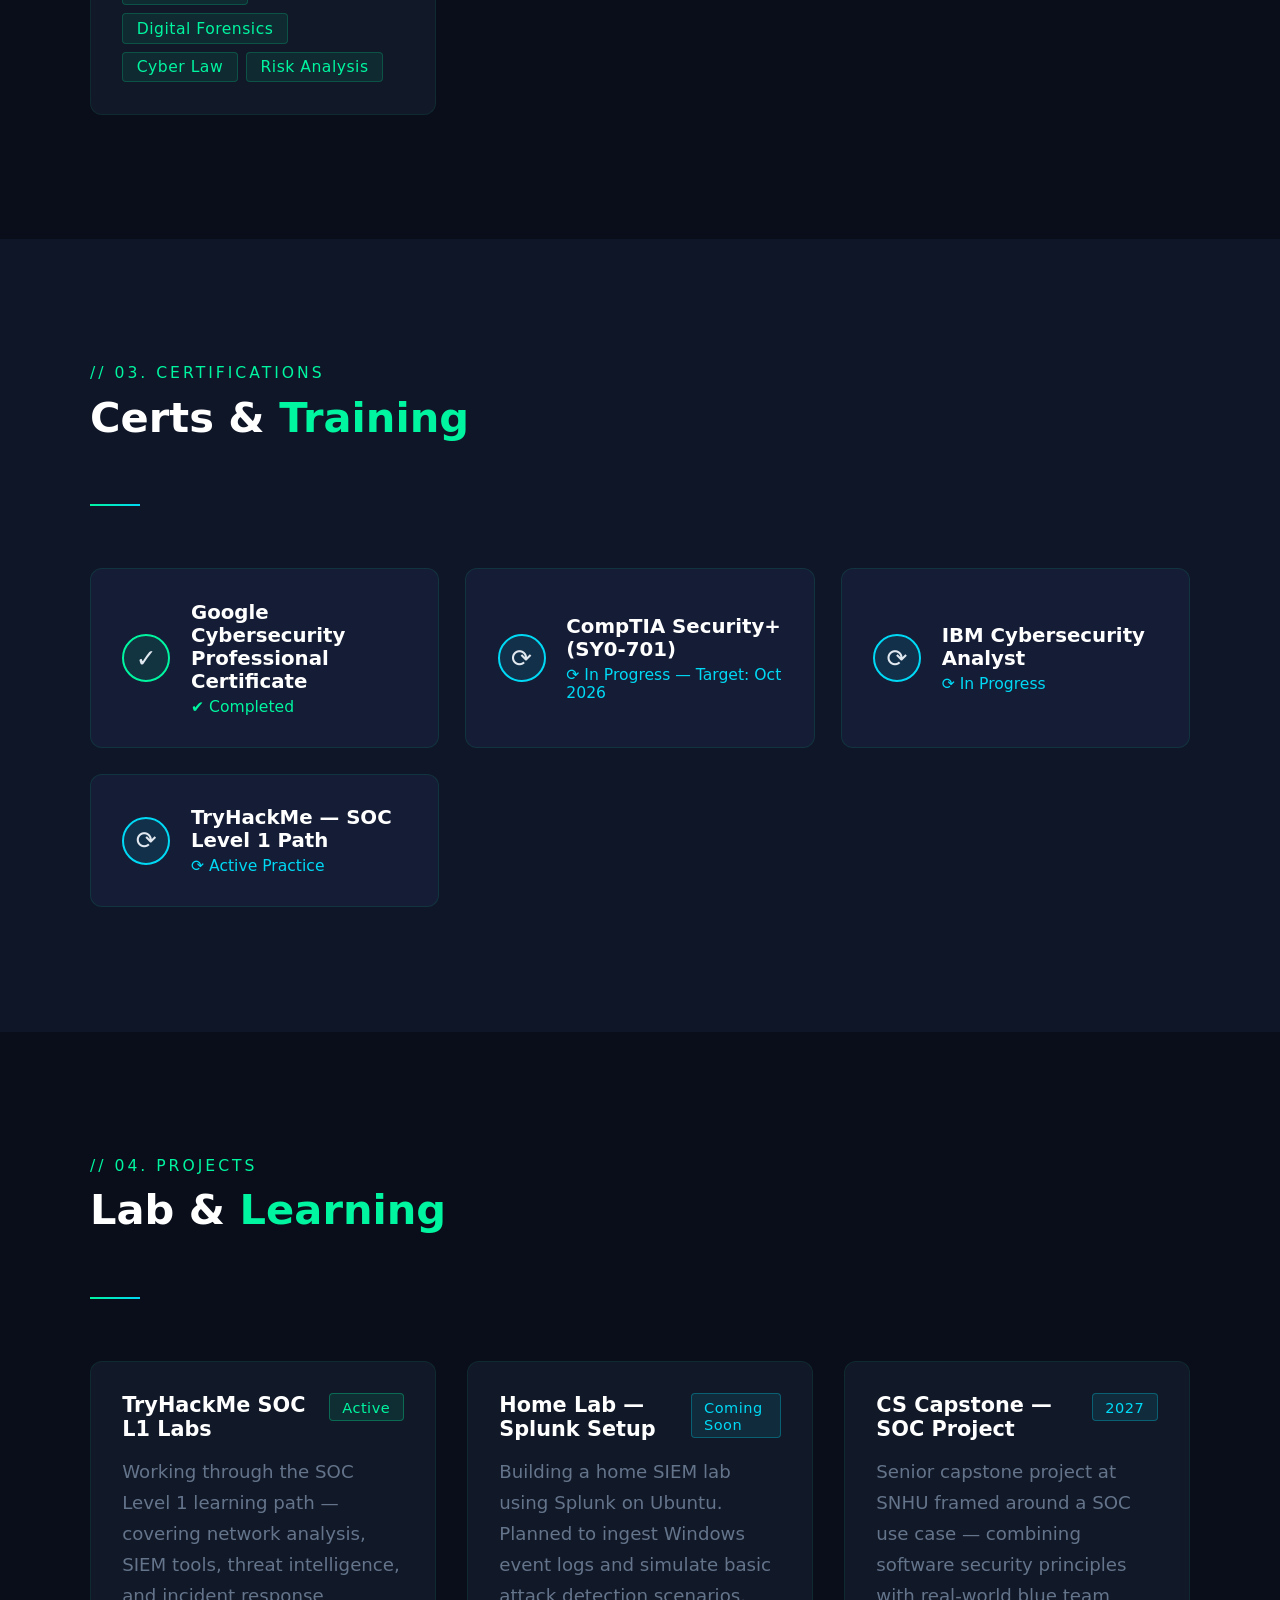
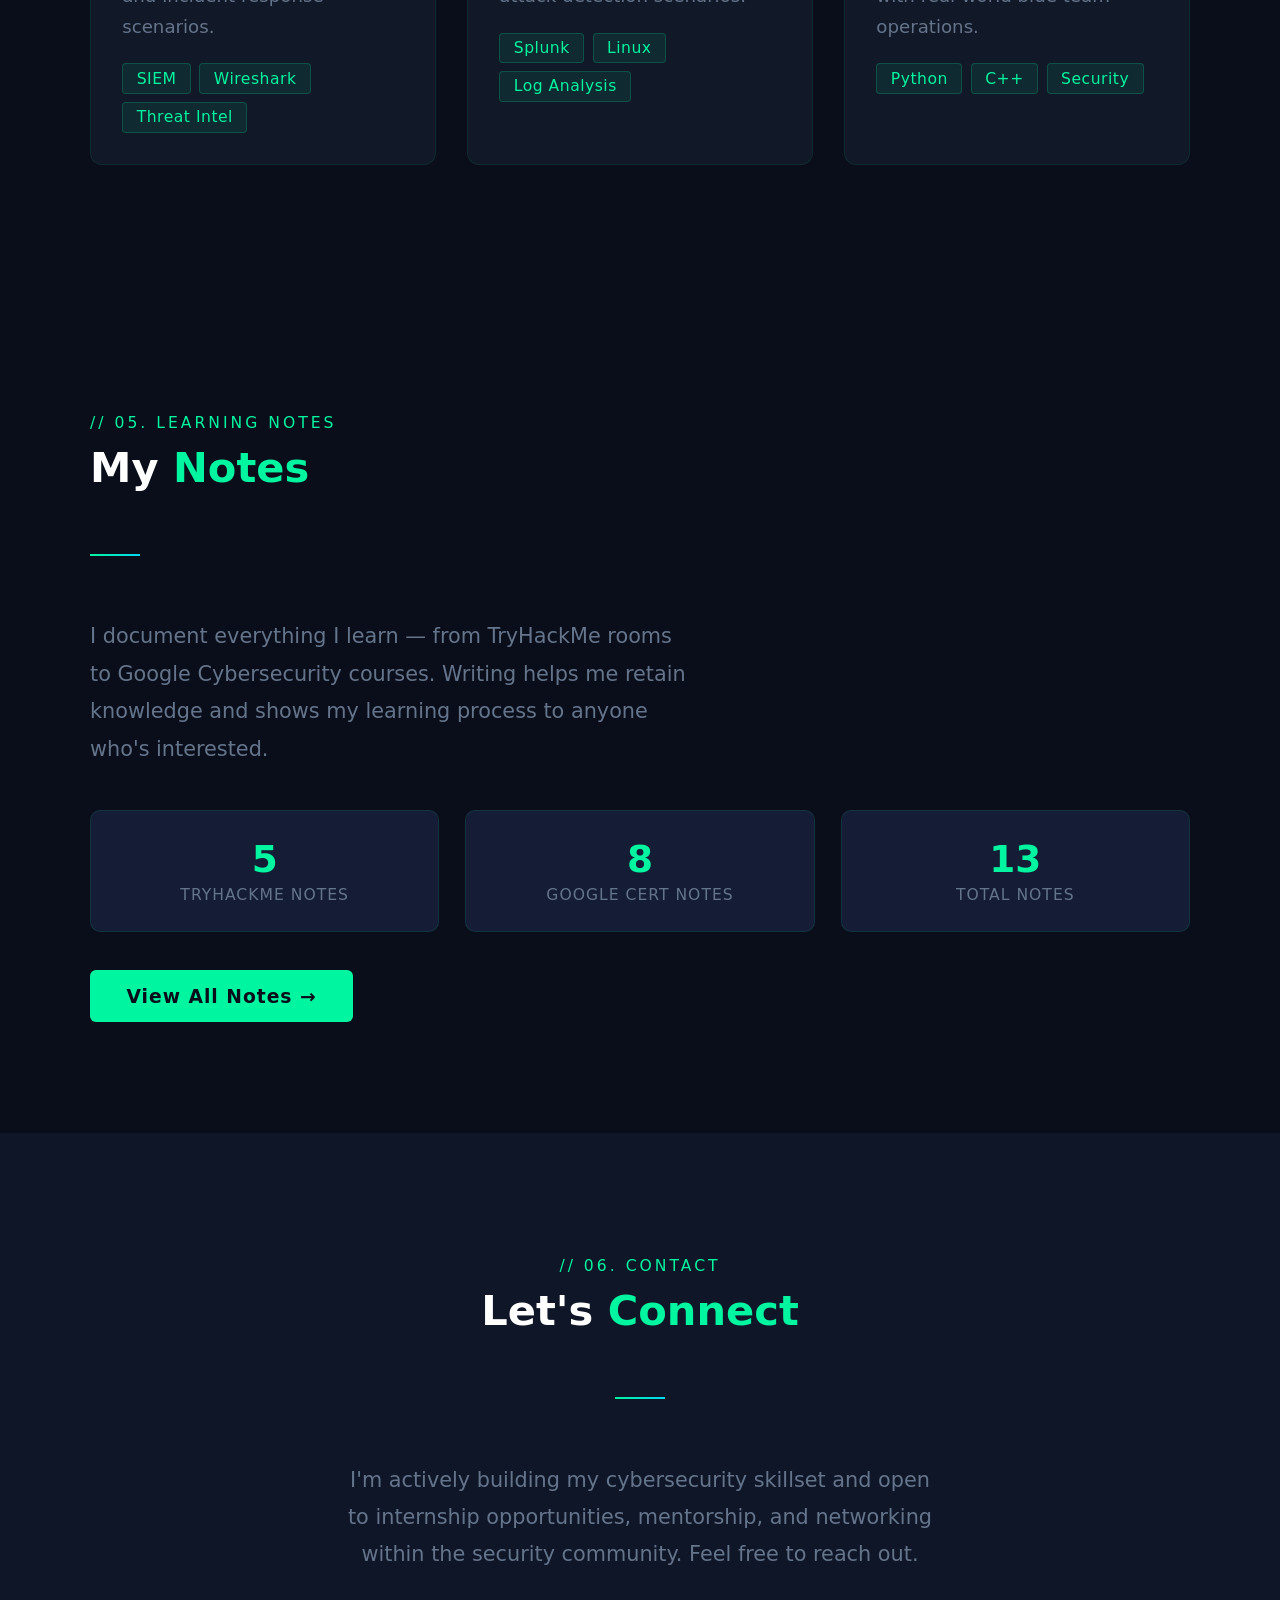
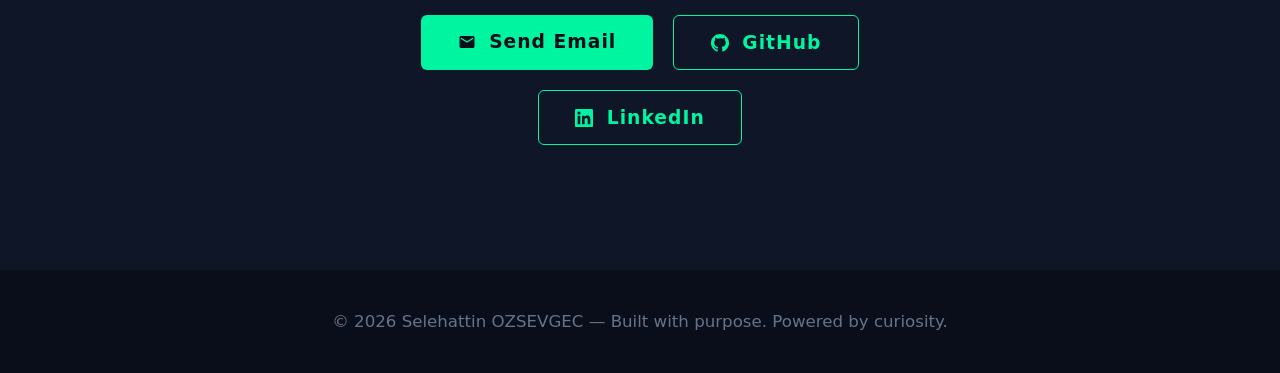
==== commit 4464a6ce: "Add files via upload" ====
--- a/index.html
+++ b/index.html
@@ -73,14 +73,7 @@
     <div class="about-grid">
       <div class="about-text">
         <div style="display:flex;align-items:center;gap:1.5rem;margin-bottom:1.5rem;">
-          <img src="photo.jpg" alt="Selehattin Ozsevgec" style="width:180px;height:180px;border-radius:50%;object-fit:cover;border:2px solid rgba(0,245,160,0.3);filter:brightness(0.85);flex-shrink:0;">
-          <div>
-            <div style="font-size:1.1rem;font-weight:700;color:#fff;">Selehattin OZSEVGEC</div>
-            <div style="font-size:0.85rem;color:var(--neon);">Aspiring SOC Analyst</div>
-          </div>
-        </div>
-        <div style="display:flex;align-items:center;gap:1.5rem;margin-bottom:1.5rem;">
-          <img src="photo.jpg" alt="Selehattin Ozsevgec" style="width:120px;height:120px;border-radius:50%;object-fit:cover;border:2px solid rgba(0,245,160,0.3);filter:brightness(0.85);flex-shrink:0;">
+          <img src="photo.jpg" alt="Selehattin Ozsevgec" style="width:200px;height:200px;border-radius:50%;object-fit:cover;border:2px solid rgba(0,245,160,0.3);filter:brightness(0.85);flex-shrink:0;">
           <div>
             <div style="font-size:1.1rem;font-weight:700;color:#fff;">Selehattin OZSEVGEC</div>
             <div style="font-size:0.85rem;color:var(--neon);">Aspiring SOC Analyst</div>
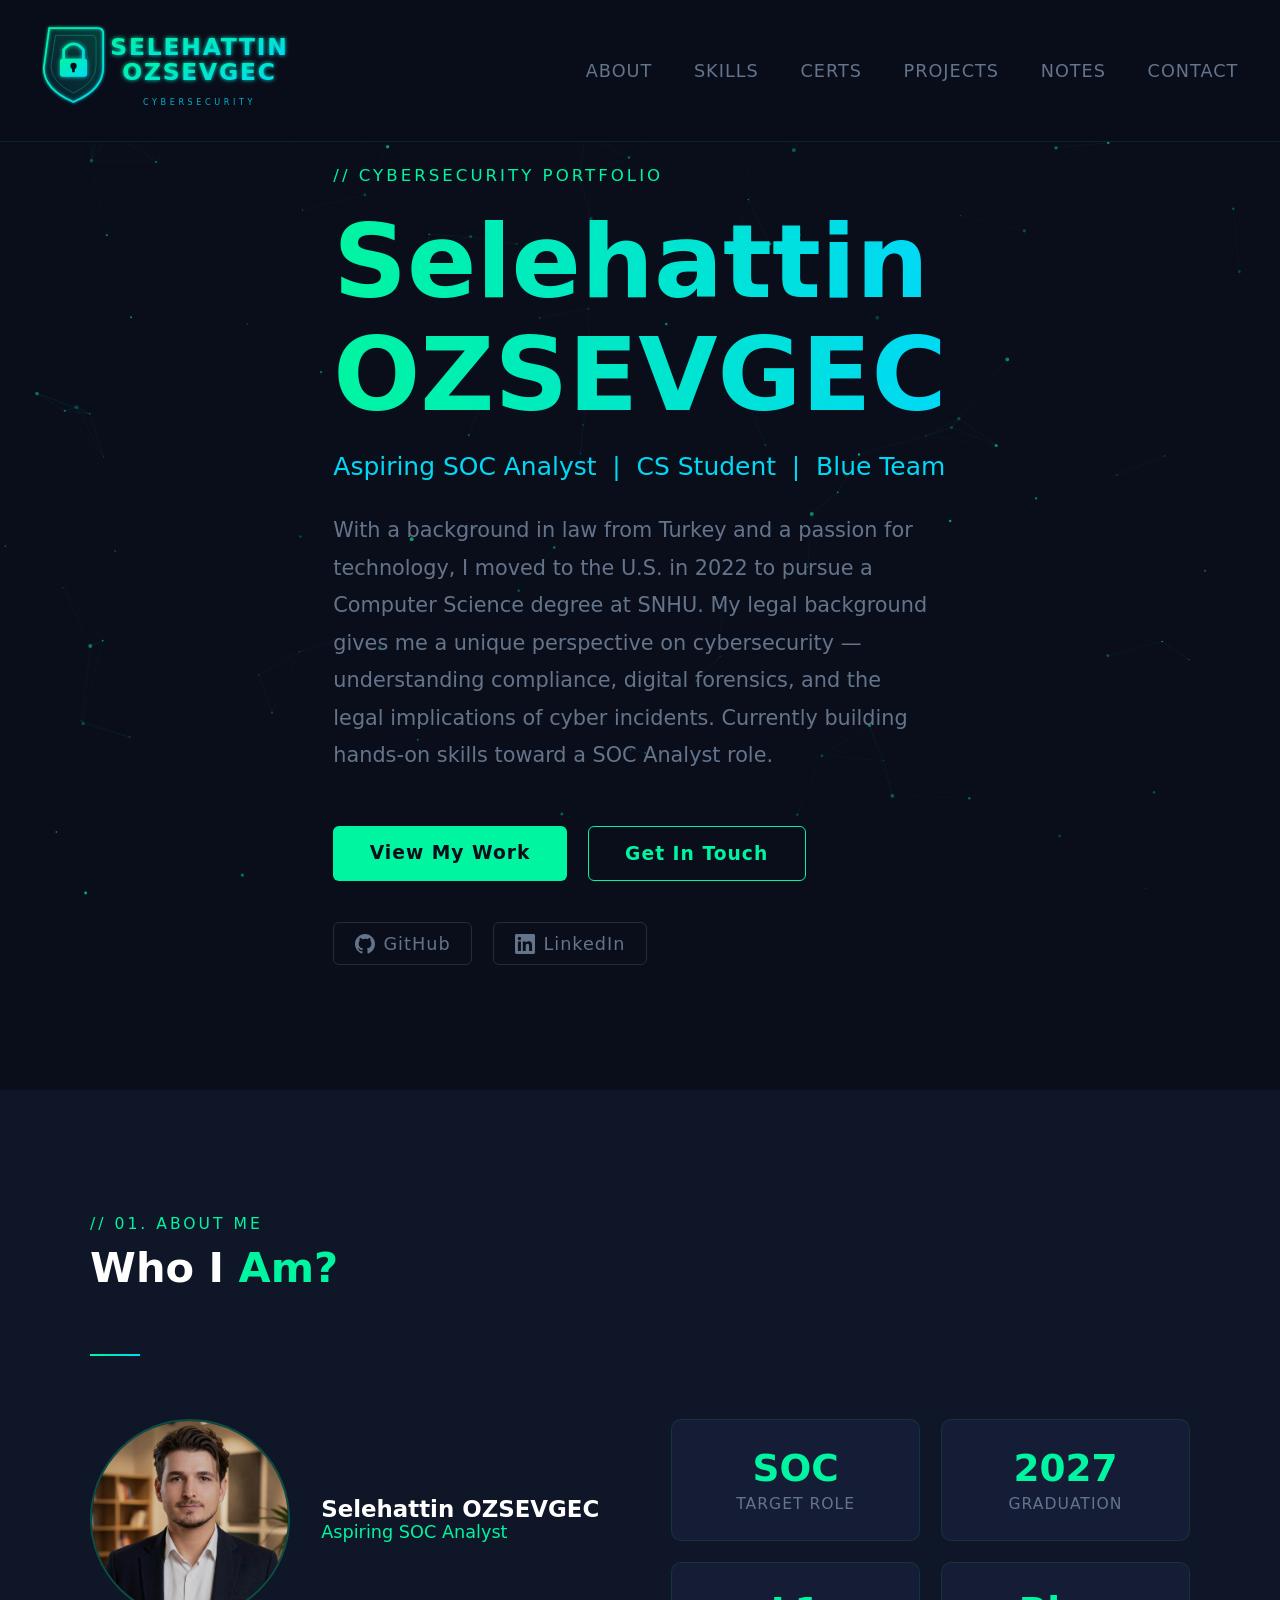
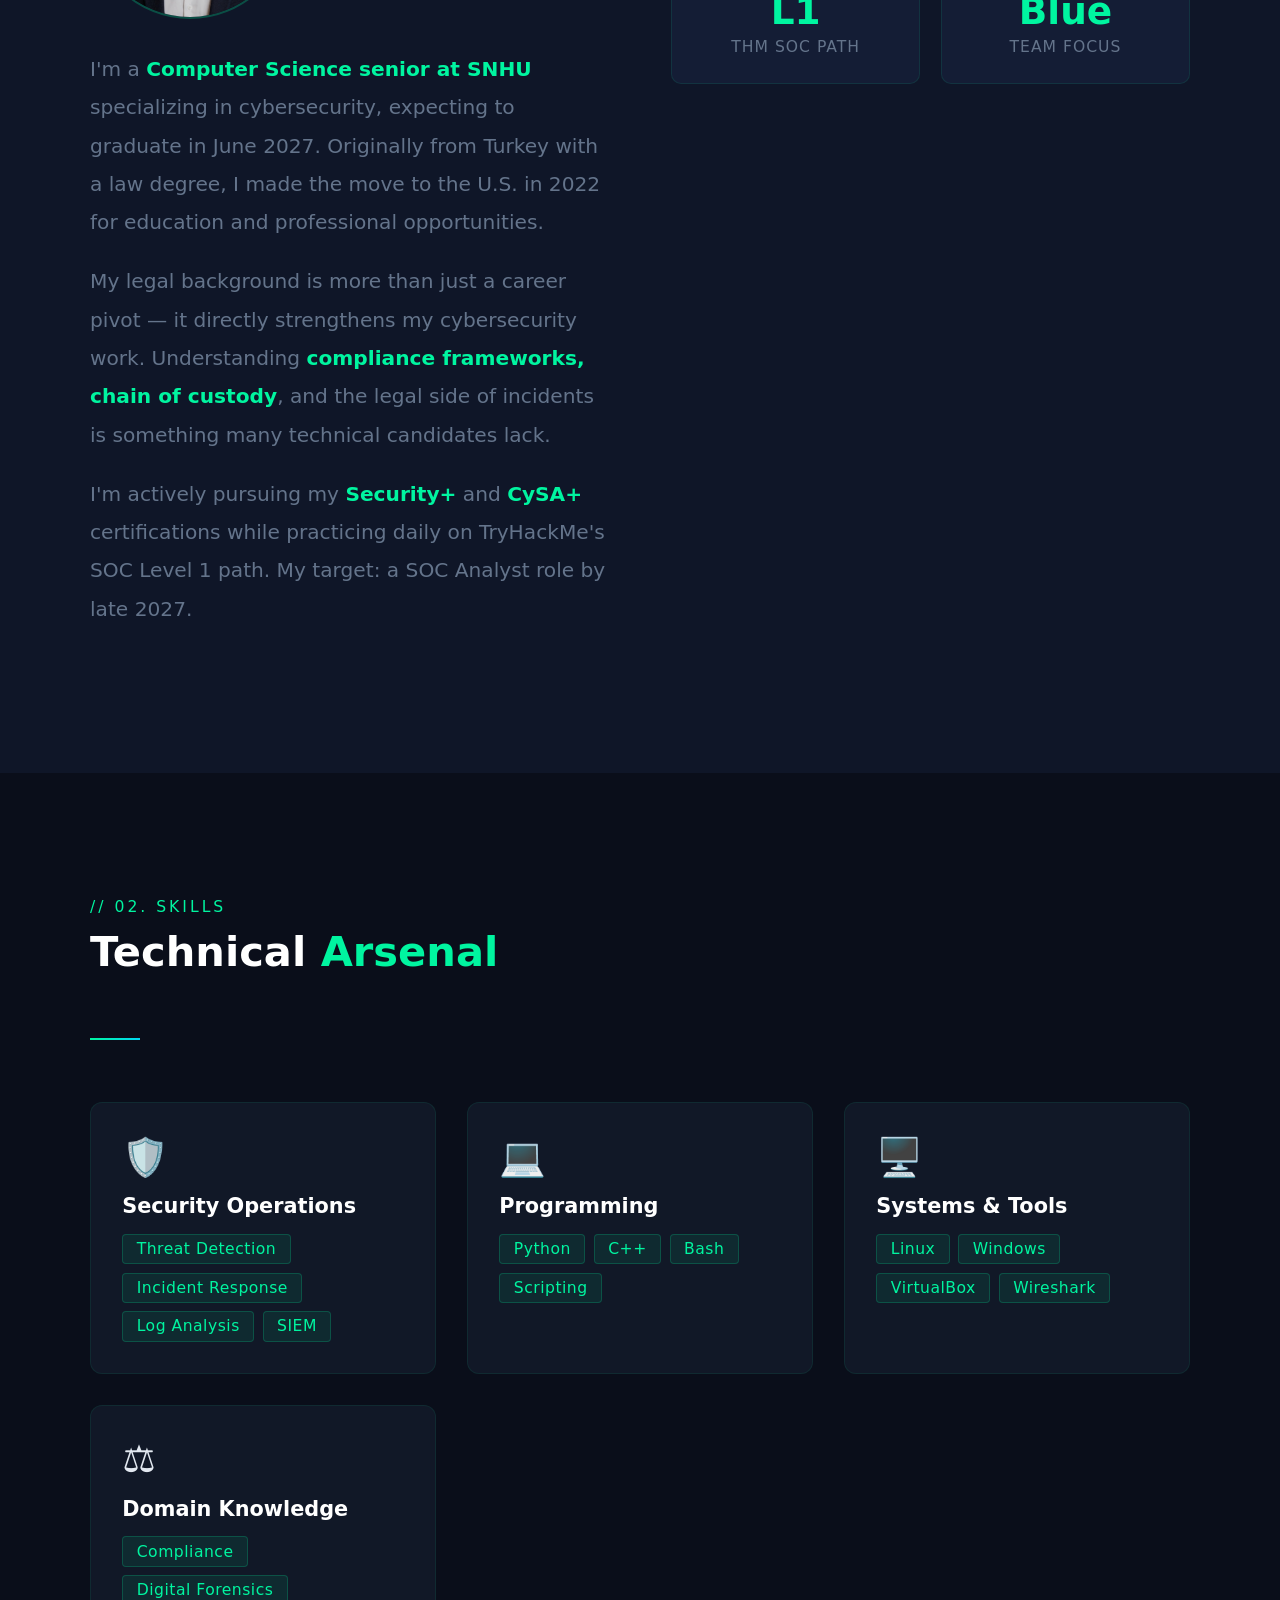
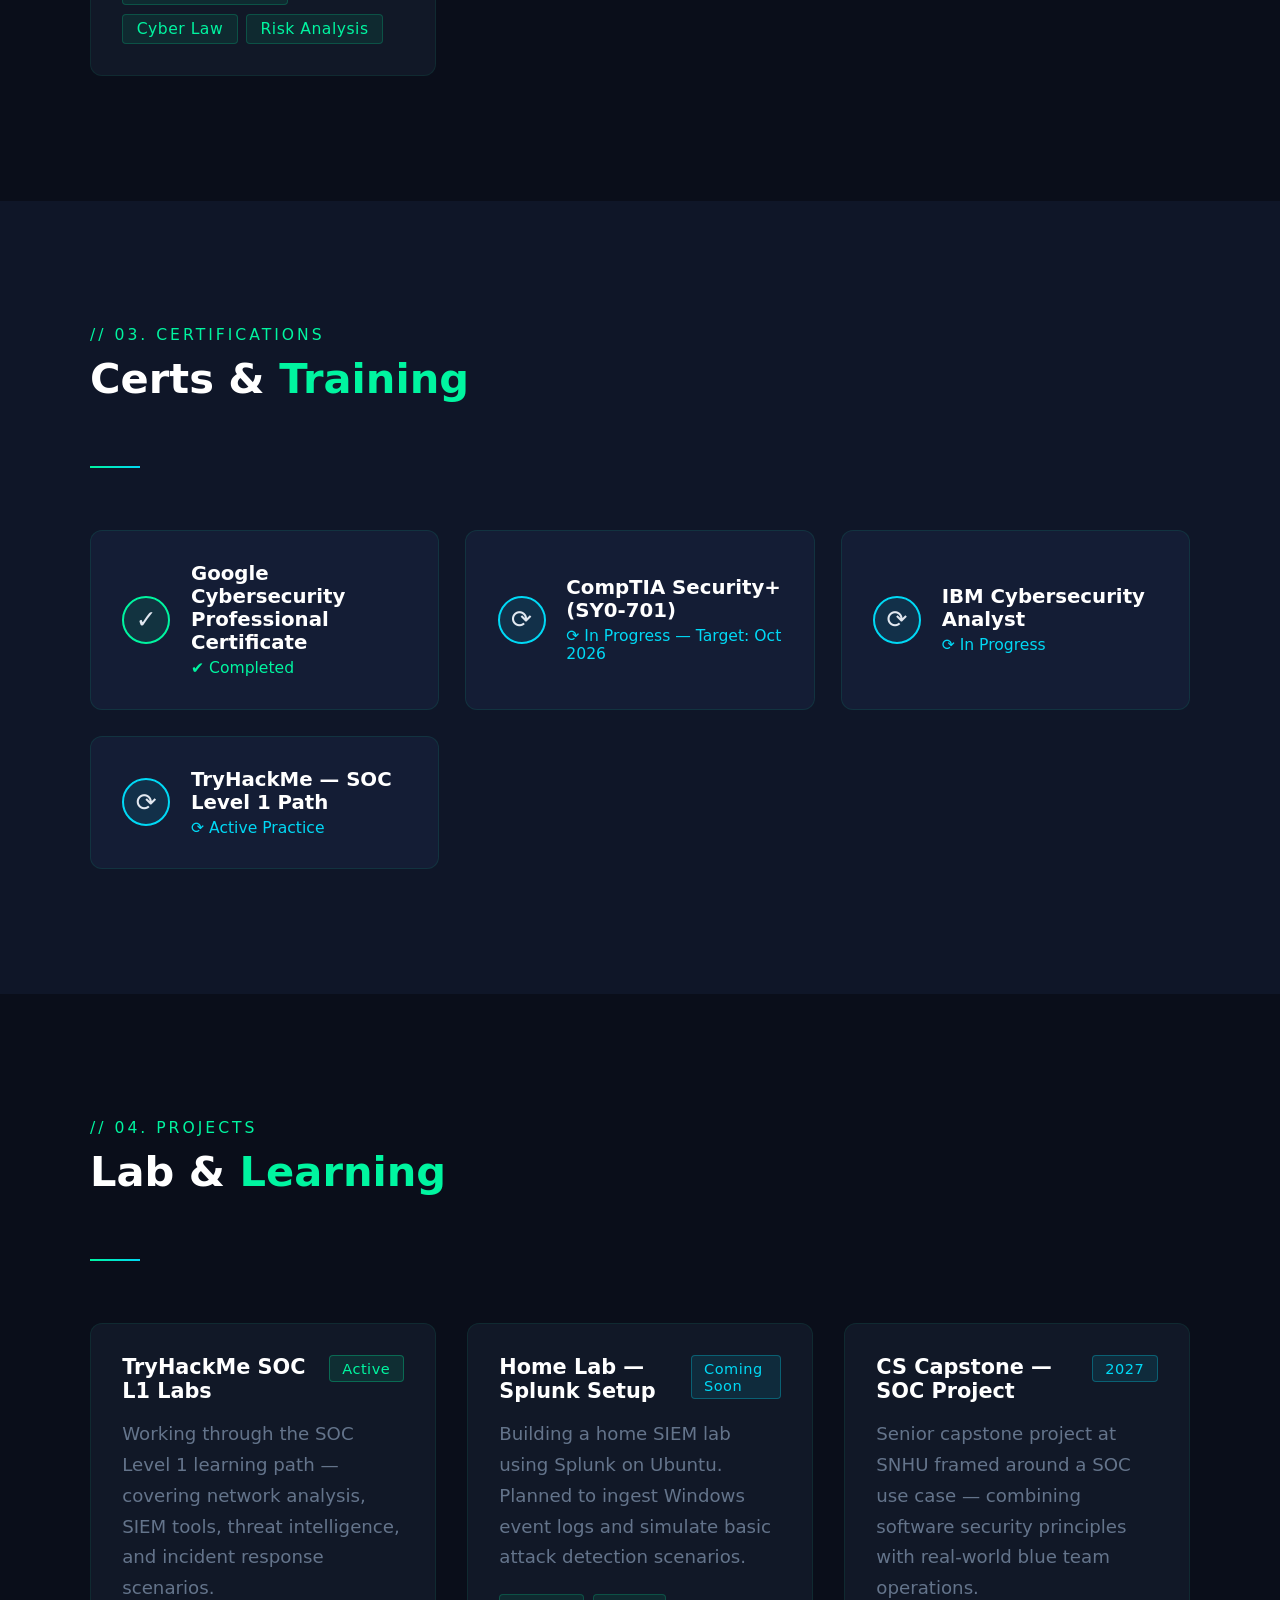
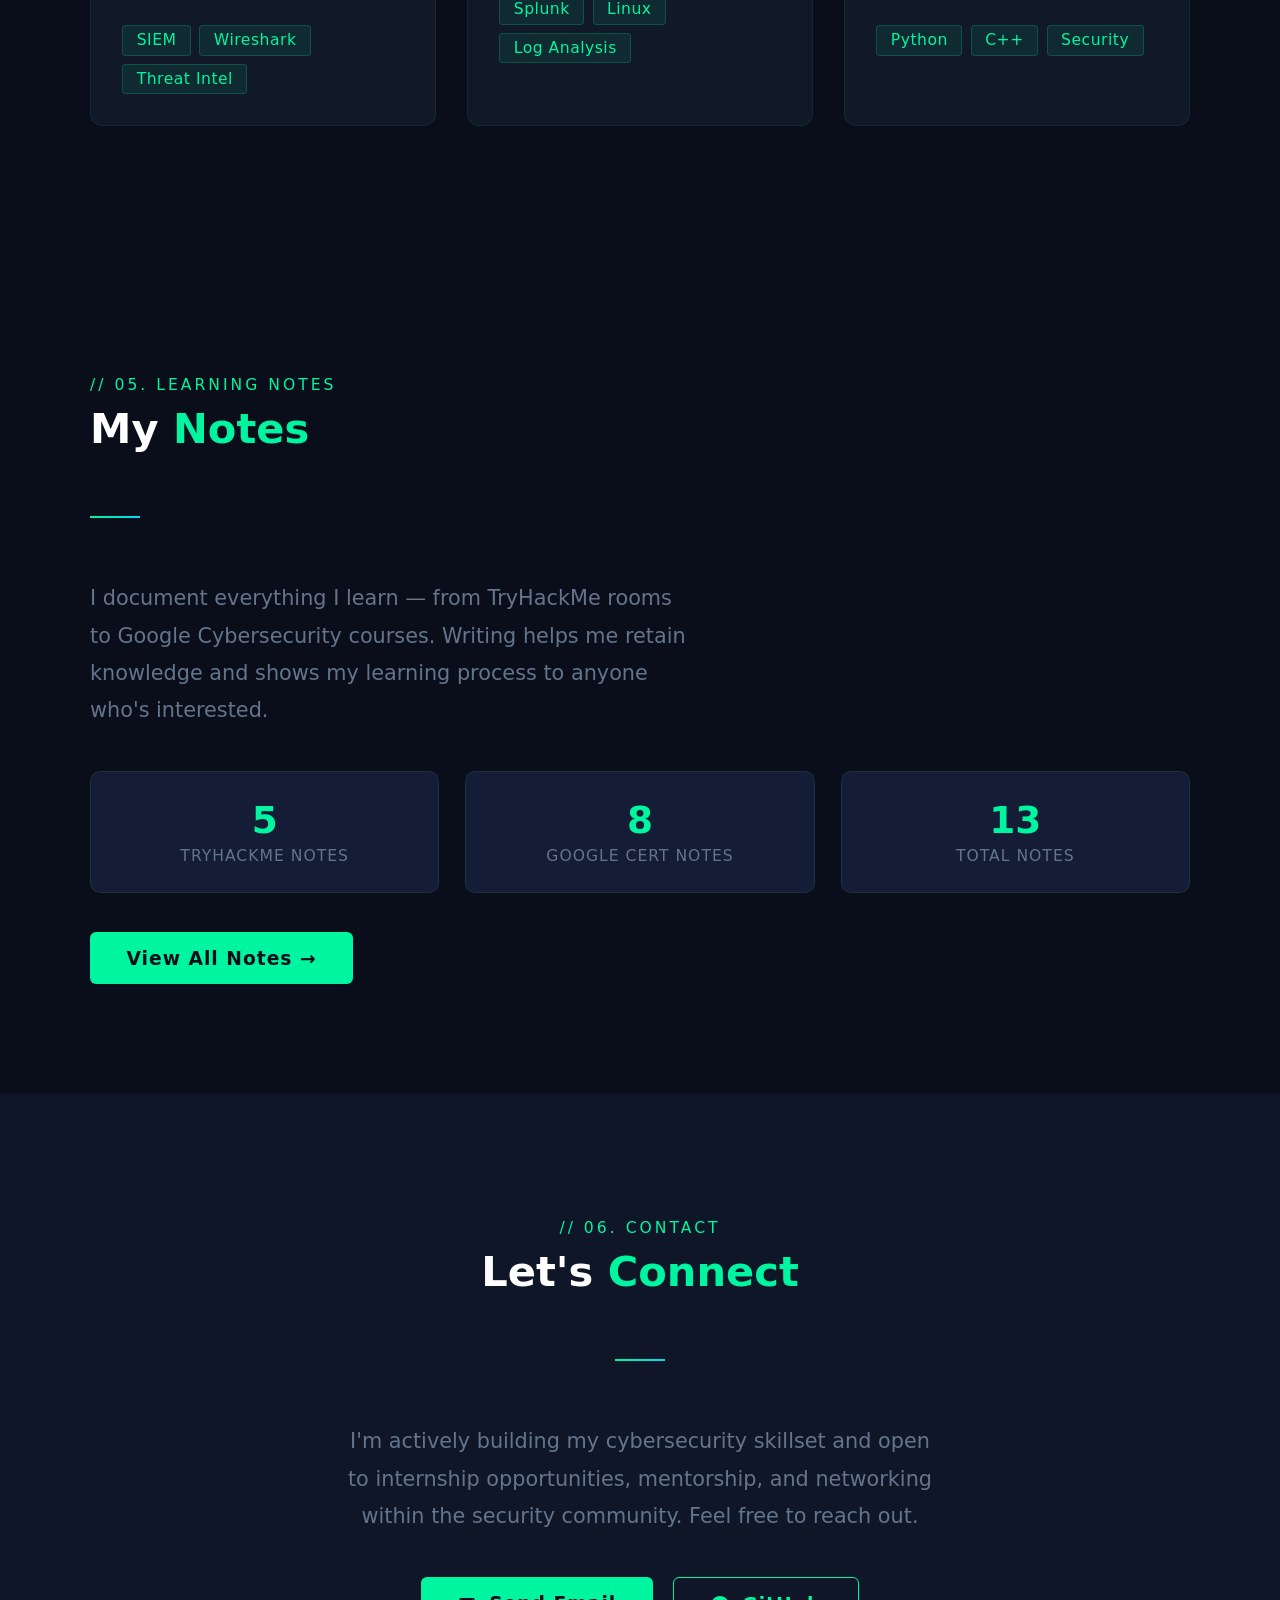
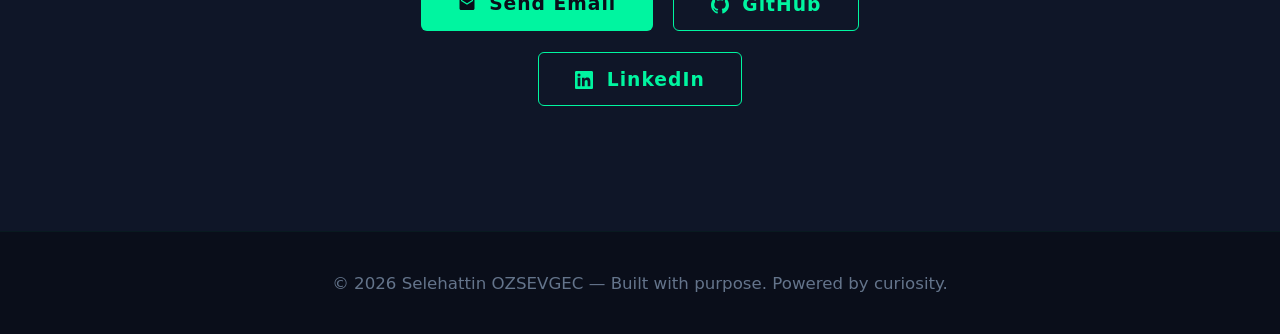
==== commit 689b1059: "Add files via upload" ====
--- a/index.html
+++ b/index.html
@@ -46,7 +46,7 @@
     </h1>
     <div class="hero-role">Aspiring SOC Analyst &nbsp;|&nbsp; CS Student &nbsp;|&nbsp; Blue Team</div>
     <p class="hero-bio">
-      With a background in law from Turkey and a passion for technology, I moved to the U.S. in 2023 to pursue a Computer Science degree at SNHU. My legal background gives me a unique perspective on cybersecurity — understanding compliance, digital forensics, and the legal implications of cyber incidents. Currently building hands-on skills toward a SOC Analyst role.
+      With a background in law from Turkey and a passion for technology, I moved to the U.S. in 2022 to pursue a Computer Science degree at SNHU. My legal background gives me a unique perspective on cybersecurity — understanding compliance, digital forensics, and the legal implications of cyber incidents. Currently building hands-on skills toward a SOC Analyst role.
     </p>
     <div class="hero-btns">
       <a href="#projects" class="btn btn-primary">View My Work</a>
@@ -79,7 +79,7 @@
             <div style="font-size:0.85rem;color:var(--neon);">Aspiring SOC Analyst</div>
           </div>
         </div>
-        <p>I'm a <strong>Computer Science senior at SNHU</strong> specializing in cybersecurity, expecting to graduate in June 2027. Originally from Turkey with a law degree, I made the move to the U.S. in 2023 for better education and professional opportunities.</p>
+        <p>I'm a <strong>Computer Science senior at SNHU</strong> specializing in cybersecurity, expecting to graduate in June 2027. Originally from Turkey with a law degree, I made the move to the U.S. in 2022 for education and professional opportunities.</p>
         <p>My legal background is more than just a career pivot — it directly strengthens my cybersecurity work. Understanding <strong>compliance frameworks, chain of custody</strong>, and the legal side of incidents is something many technical candidates lack.</p>
         <p>I'm actively pursuing my <strong>Security+</strong> and <strong>CySA+</strong> certifications while practicing daily on TryHackMe's SOC Level 1 path. My target: a SOC Analyst role by late 2027.</p>
       </div>
